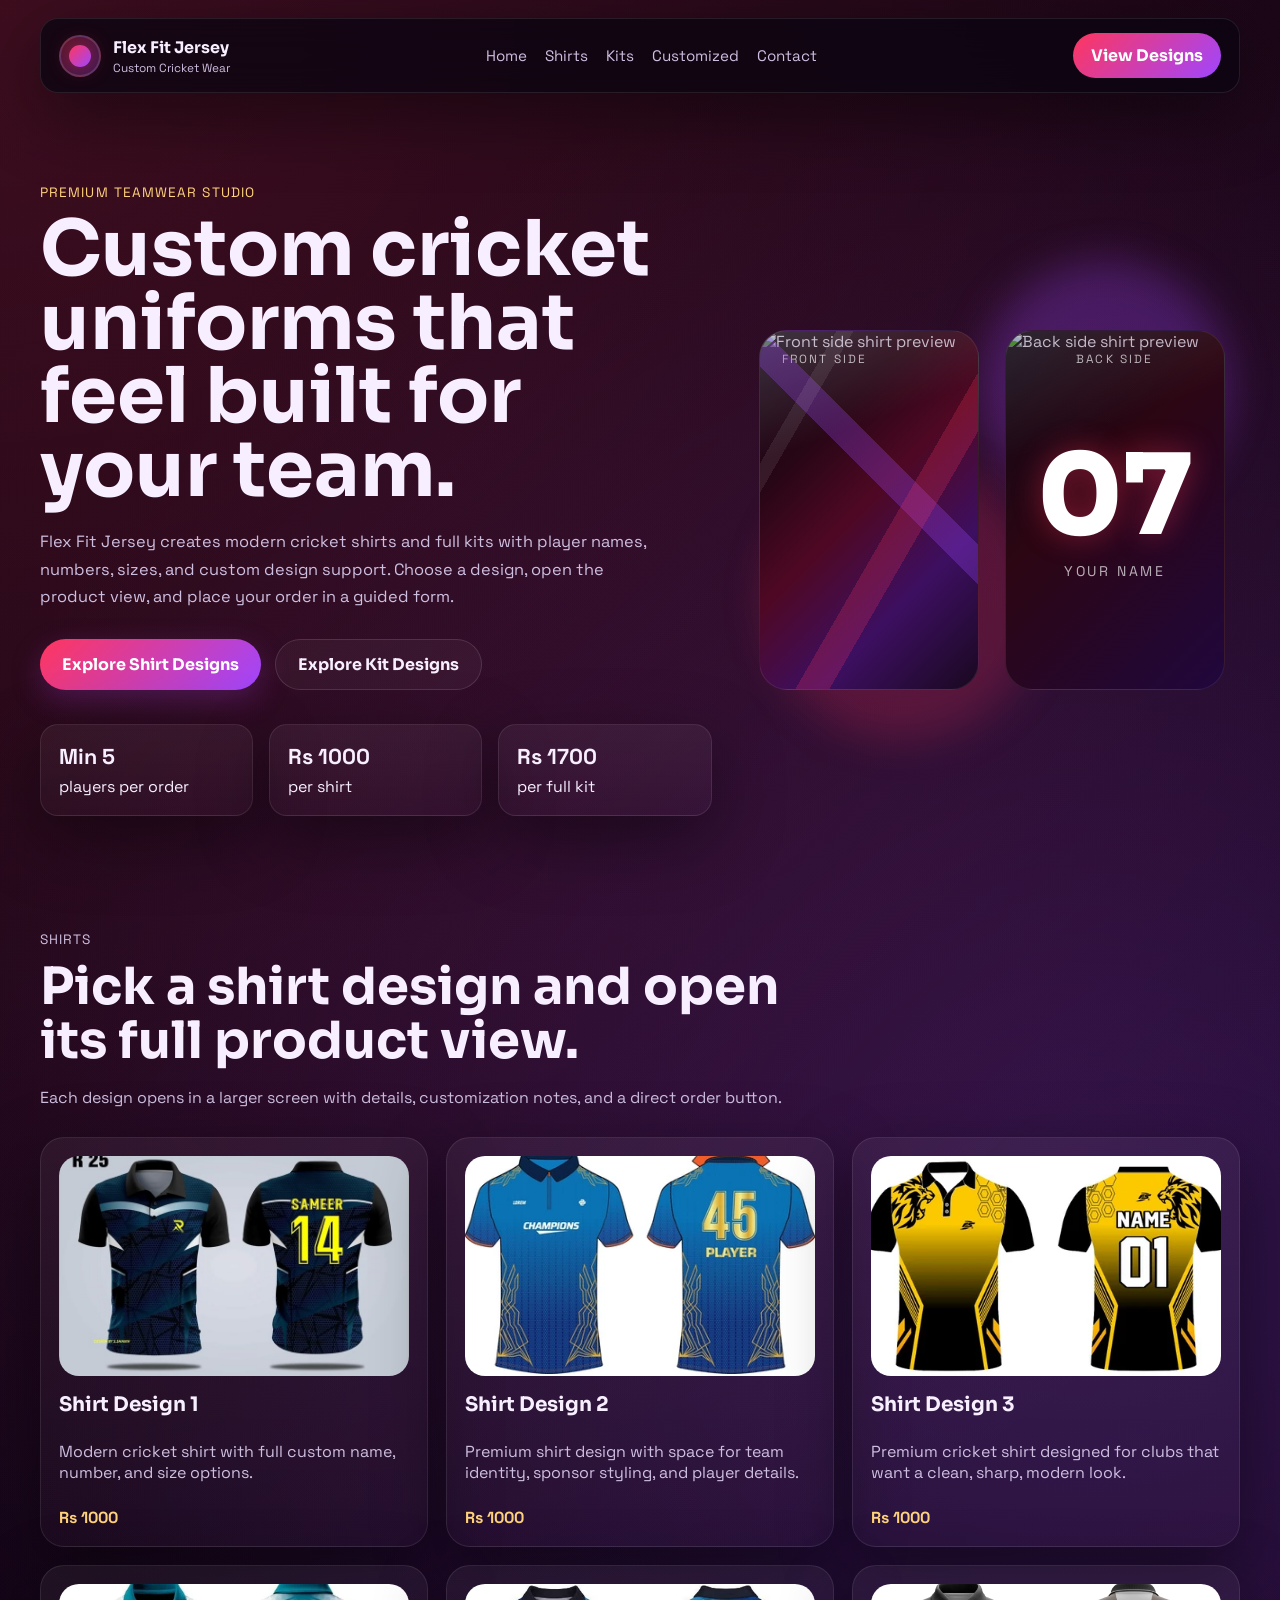
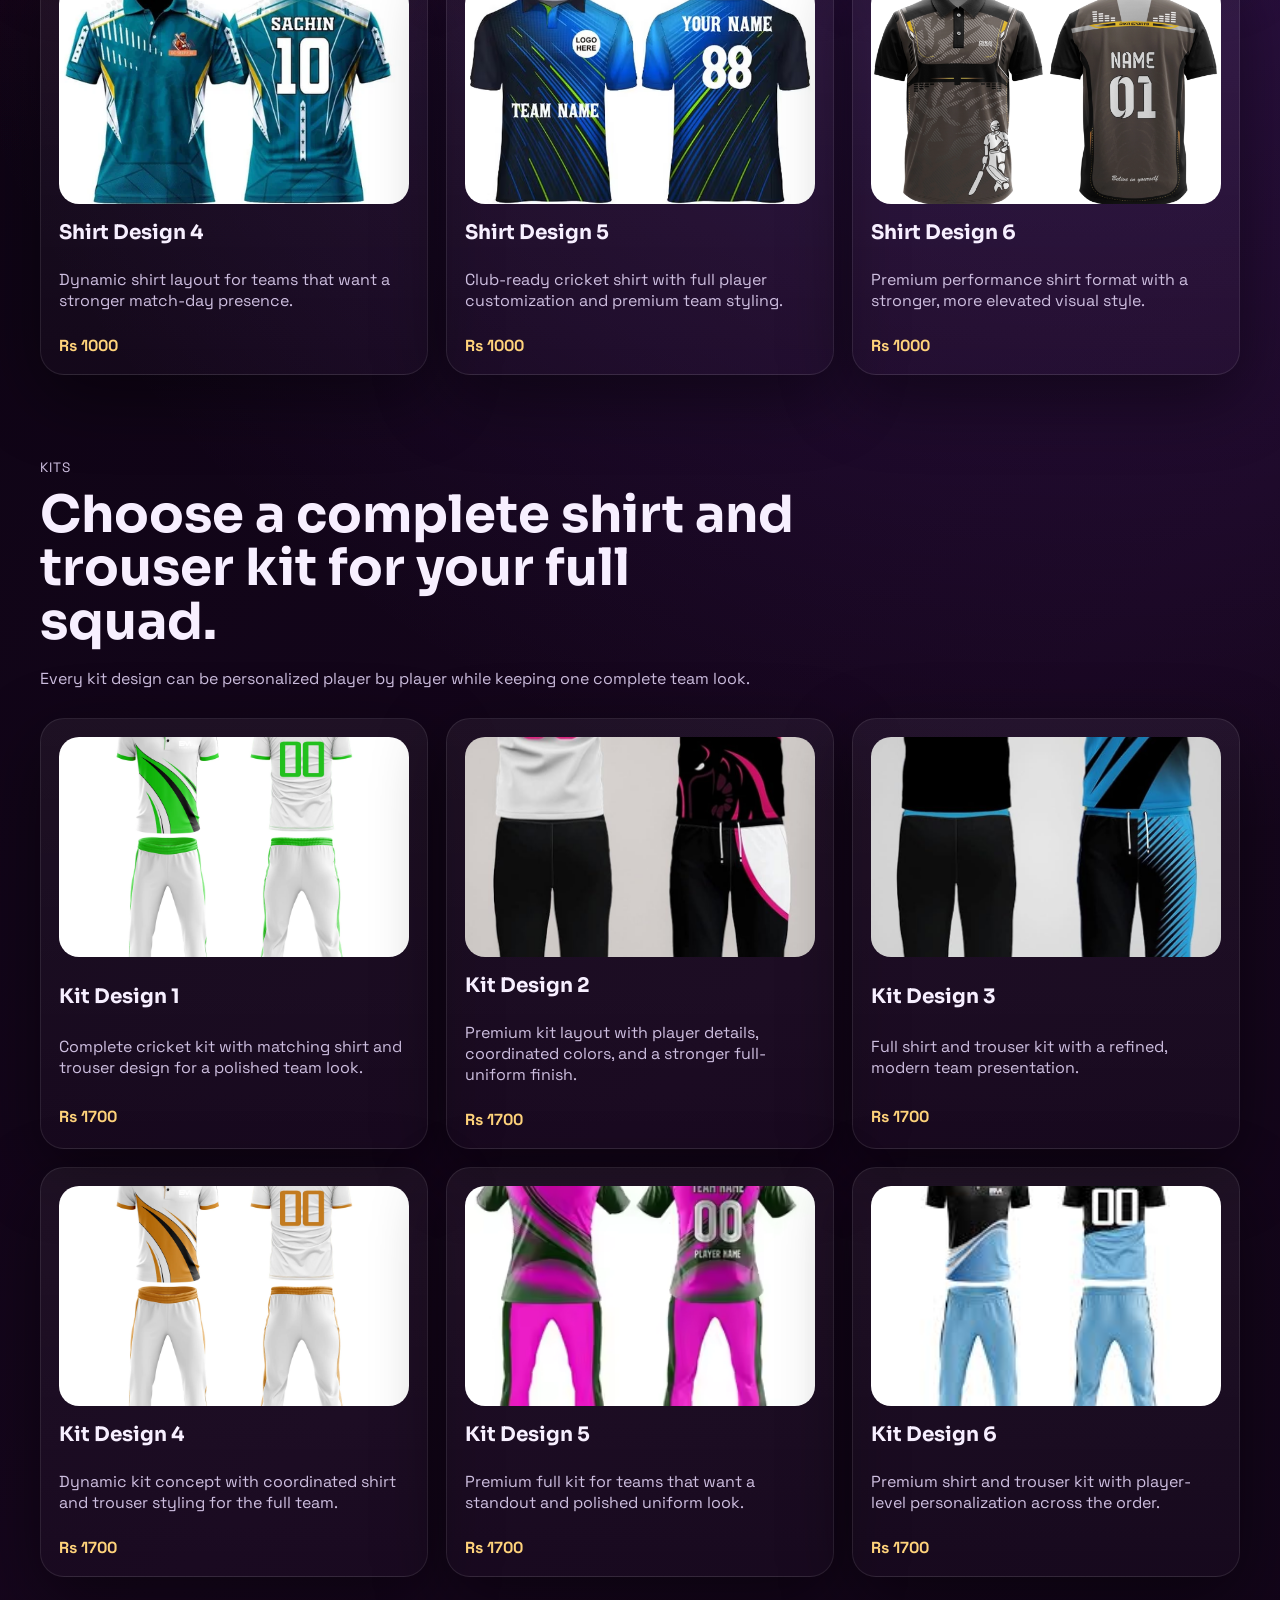
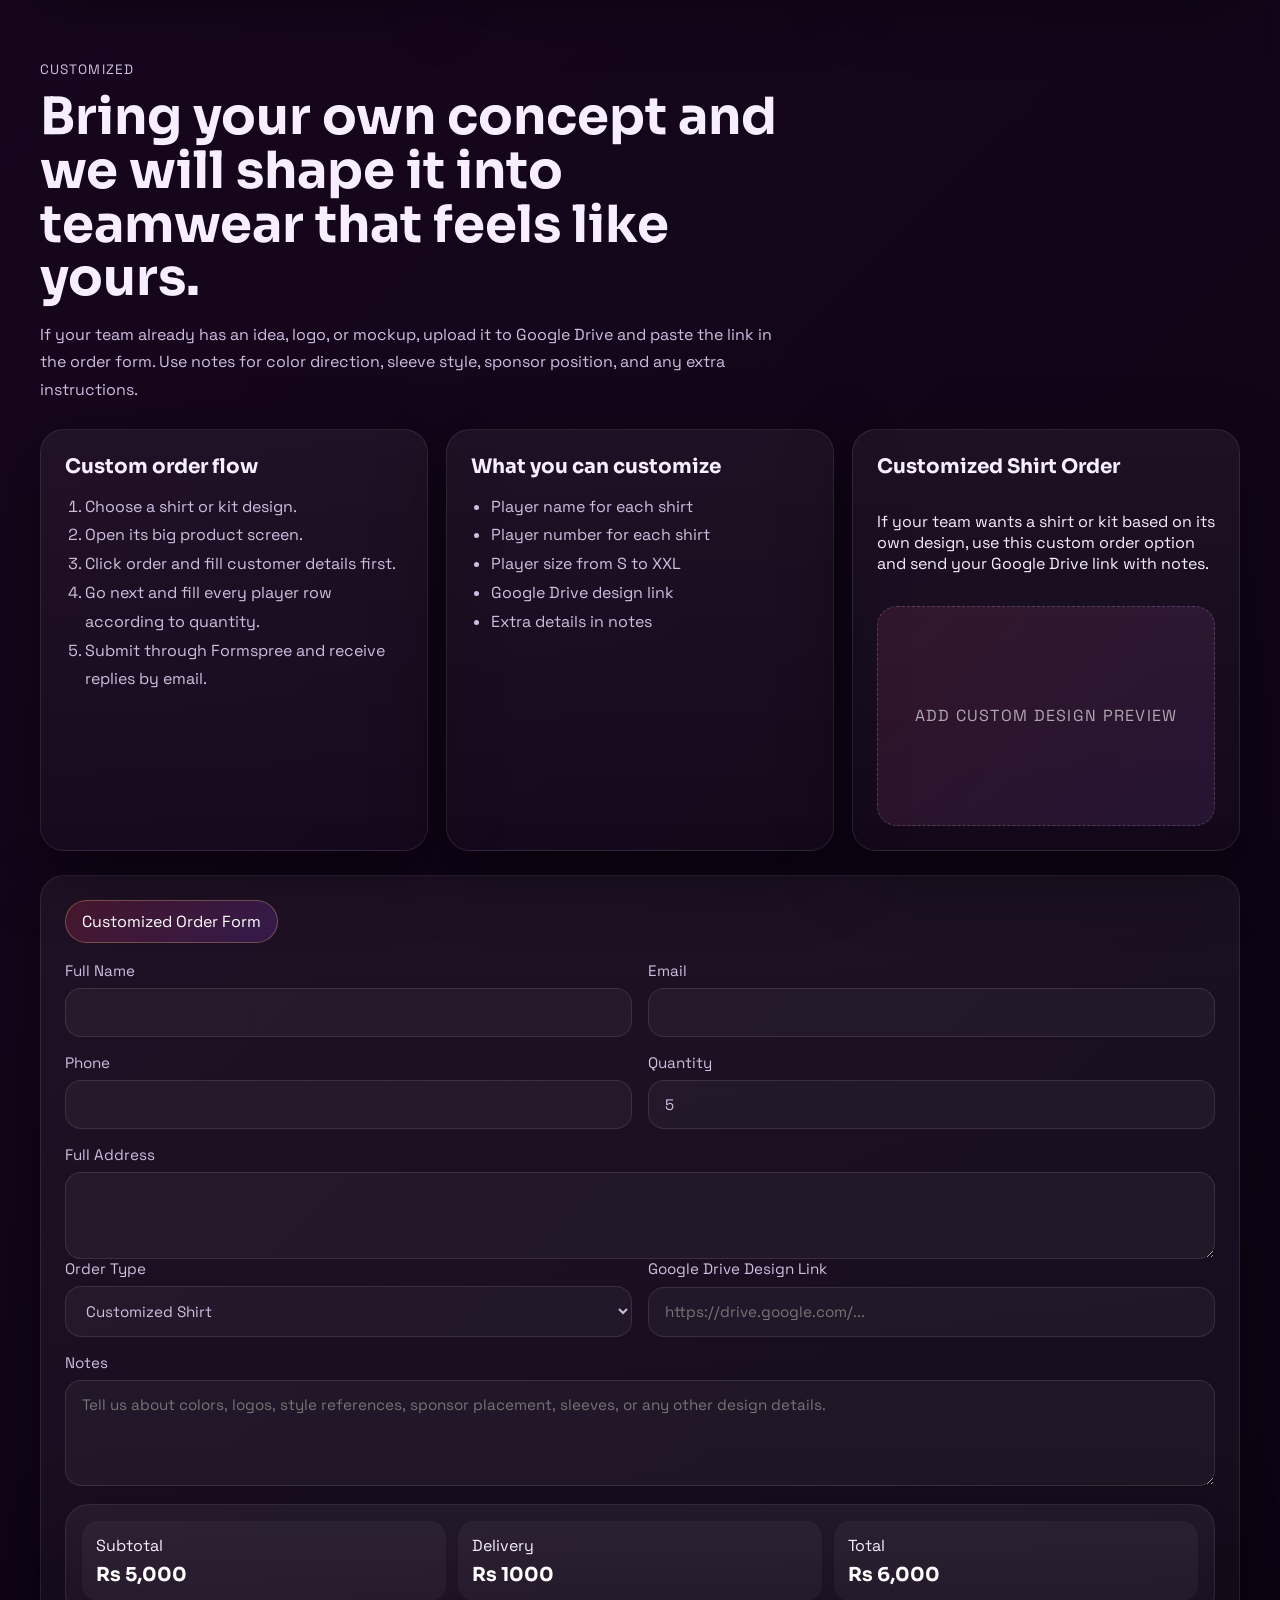
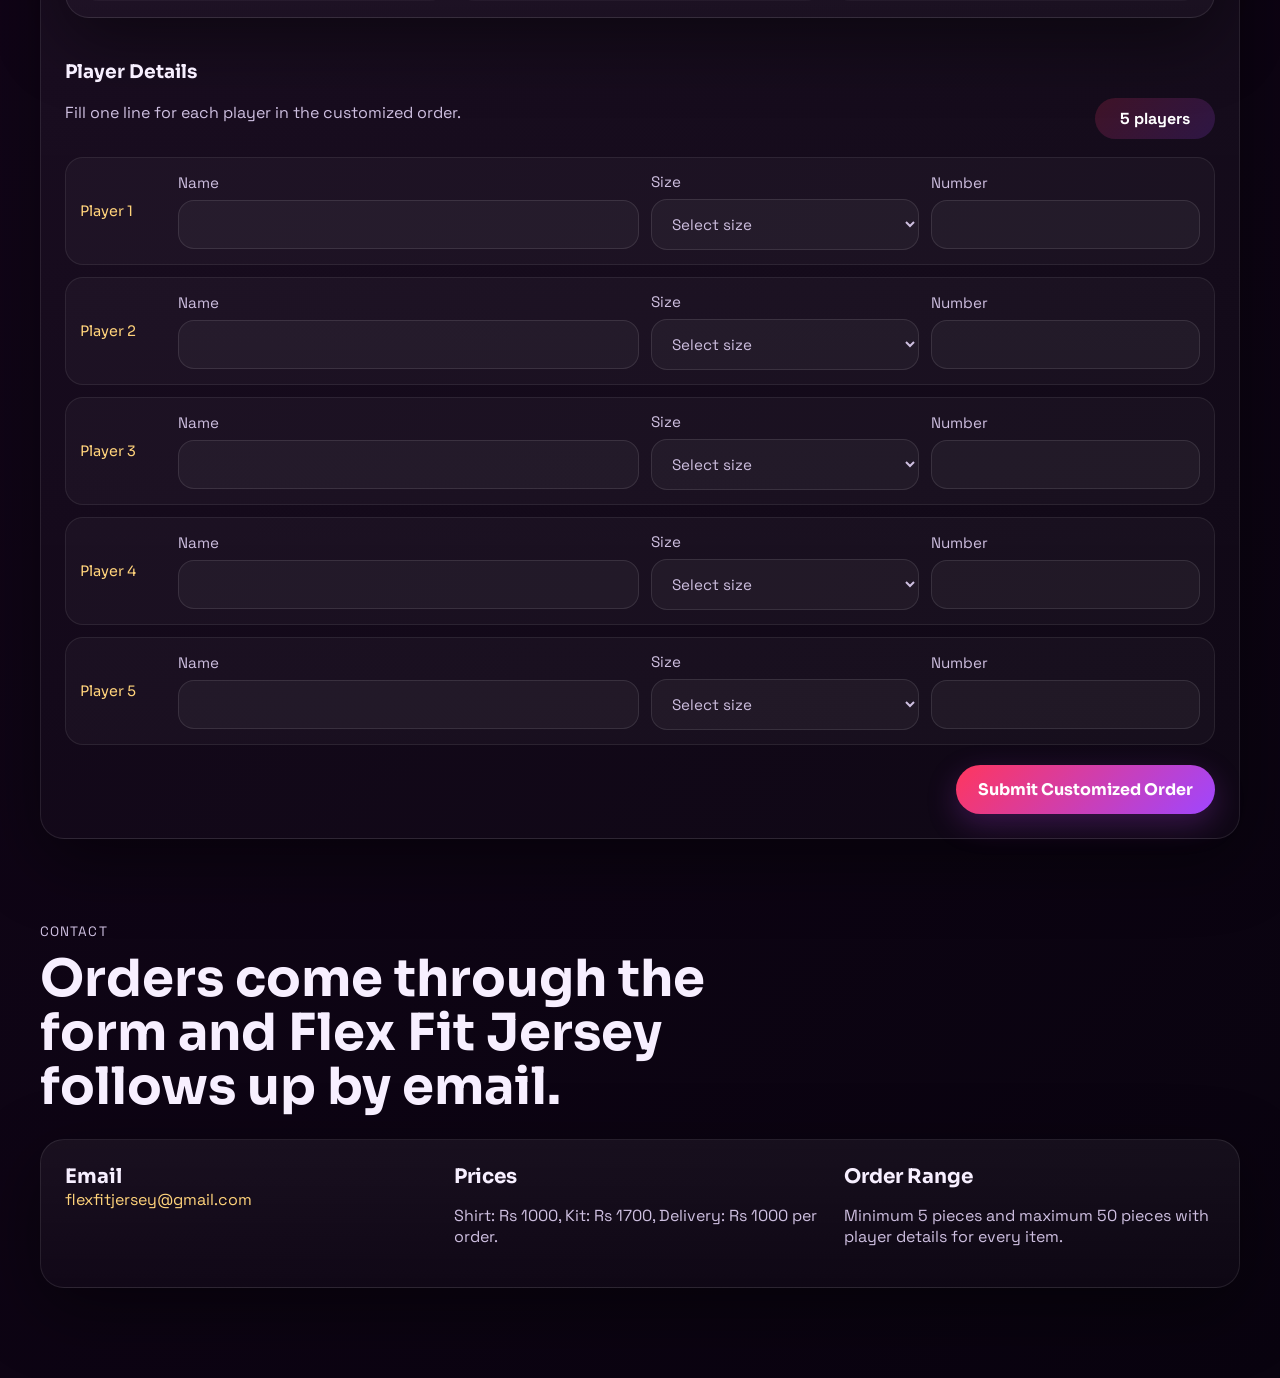
==== index.html @ d41e2d45 "Update index.html" ====
<!DOCTYPE html>
<html lang="en">
<head>
  <meta charset="UTF-8">
  <meta name="viewport" content="width=device-width, initial-scale=1.0">
  <title>Flex Fit Jersey | Custom Cricket Shirts & Kits</title>
  <meta
    name="description"
    content="Order custom cricket shirts and kits from Flex Fit Jersey with player names, sizes, numbers, and custom design requests."
  >
  <link rel="preconnect" href="https://fonts.googleapis.com">
  <link rel="preconnect" href="https://fonts.gstatic.com" crossorigin>
  <link
    href="https://fonts.googleapis.com/css2?family=Space+Grotesk:wght@400;500;700&family=Sora:wght@400;600;700;800&display=swap"
    rel="stylesheet"
  >
  <link rel="stylesheet" href="style.css">
</head>
<body>
  <div class="site-shell">
    <header class="topbar" id="top">
      <a class="brand" href="#home" aria-label="Flex Fit Jersey home">
        <span class="brand-mark" aria-hidden="true">
          <span class="brand-mark-ring"></span>
          <span class="brand-mark-core"></span>
        </span>
        <span class="brand-copy">
          <strong>Flex Fit Jersey</strong>
          <span>Custom Cricket Wear</span>
        </span>
      </a>

      <nav class="nav">
        <a href="#home">Home</a>
        <a href="#shirts">Shirts</a>
        <a href="#kits">Kits</a>
        <a href="#customized">Customized</a>
        <a href="#contact">Contact</a>
      </nav>

      <a class="nav-cta" href="#shirts">View Designs</a>
    </header>

    <main>
      <section class="hero" id="home">
        <div class="hero-copy">
          <p class="eyebrow">Premium Teamwear Studio</p>
          <h1>Custom cricket uniforms that feel built for your team.</h1>
          <p class="hero-text">
            Flex Fit Jersey creates modern cricket shirts and full kits with player names, numbers, sizes, and custom
            design support. Choose a design, open the product view, and place your order in a guided form.
          </p>
          <div class="hero-actions">
            <a class="button button-primary" href="#shirts">Explore Shirt Designs</a>
            <a class="button button-secondary" href="#kits">Explore Kit Designs</a>
          </div>

          <div class="hero-metrics">
            <article>
              <strong>Min 5</strong>
              <span>players per order</span>
            </article>
            <article>
              <strong>Rs 1000</strong>
              <span>per shirt</span>
            </article>
            <article>
              <strong>Rs 1700</strong>
              <span>per full kit</span>
            </article>
          </div>
        </div>

        <div class="hero-visual" aria-hidden="true">
          <div class="glow glow-one"></div>
          <div class="glow glow-two"></div>
          <div class="hero-jersey-pair">
            <div class="jersey-card jersey-front">
              <span class="jersey-label">FRONT SIDE</span>
              <img
                class="hero-jersey-image"
                src="https://placehold.co/420x680/2a0610/f7efff?text=Front+Shirt+Image"
                alt="Front side shirt preview"
              >
              <div class="jersey-pattern"></div>
            </div>
            <div class="jersey-card jersey-back">
              <span class="jersey-label jersey-label-back">BACK SIDE</span>
              <img
                class="hero-jersey-image"
                src="https://placehold.co/420x680/13071d/f7efff?text=Back+Shirt+Image"
                alt="Back side shirt preview"
              >
              <span class="jersey-number">07</span>
              <span class="jersey-name">YOUR NAME</span>
            </div>
          </div>
        </div>
      </section>

      <section class="section products" id="shirts">
        <div class="section-heading">
          <p class="eyebrow">Shirts</p>
          <h2>Pick a shirt design and open its full product view.</h2>
          <p>
            Each design opens in a larger screen with details, customization notes, and a direct order button.
          </p>
        </div>

        <div class="design-grid">
          <article
            class="design-card"
            data-product-type="shirt"
            data-product-title="Shirt Design 1"
            data-product-price="1000"
            data-product-image="shirt1.jpg"
            data-product-description="A sharp cricket shirt layout with bold panel breaks, premium contrast, and full player personalization."
          >
            <img class="design-product-image" src="shirt1.jpg" alt="Shirt Design 1">

            <div class="design-copy">
              <h3>Shirt Design 1</h3>
              <p>Modern cricket shirt with full custom name, number, and size options.</p>
              <span class="design-price">Rs 1000</span>
            </div>
          </article>

          <article
            class="design-card"
            data-product-type="shirt"
            data-product-title="Shirt Design 2"
            data-product-price="1000"
            data-product-image="shirt2.jpg"
            data-product-description="A more aggressive match-day shirt concept built for clubs that want a stronger visual presence."
          >
            <img class="design-product-image" src="shirt2.jpg" alt="Shirt Design 2">

            <div class="design-copy">
              <h3>Shirt Design 2</h3>
              <p>Premium shirt design with space for team identity, sponsor styling, and player details.</p>
              <span class="design-price">Rs 1000</span>
            </div>
          </article>

          <article
            class="design-card"
            data-product-type="shirt"
            data-product-title="Shirt Design 3"
            data-product-price="1000"
            data-product-image="shirt3.jpg"
            data-product-description="A cleaner premium shirt concept with strong sleeve contrast and a modern athletic profile."
          >
            <img class="design-product-image" src="shirt3.jpg" alt="Shirt Design 3">

            <div class="design-copy">
              <h3>Shirt Design 3</h3>
              <p>Premium cricket shirt designed for clubs that want a clean, sharp, modern look.</p>
              <span class="design-price">Rs 1000</span>
            </div>
          </article>

          <article
            class="design-card"
            data-product-type="shirt"
            data-product-title="Shirt Design 4"
            data-product-price="1000"
            data-product-image="shirt4.jpg"
            data-product-description="A tournament-style shirt concept with bold chest movement and room for team identity."
          >
            <img class="design-product-image" src="shirt4.jpg" alt="Shirt Design 4">

            <div class="design-copy">
              <h3>Shirt Design 4</h3>
              <p>Dynamic shirt layout for teams that want a stronger match-day presence.</p>
              <span class="design-price">Rs 1000</span>
            </div>
          </article>

          <article
            class="design-card"
            data-product-type="shirt"
            data-product-title="Shirt Design 5"
            data-product-price="1000"
            data-product-image="shirt5.jpg"
            data-product-description="A high-contrast shirt format built for customized names, numbers, and sponsor-driven layouts."
          >
            <img class="design-product-image" src="shirt5.jpg" alt="Shirt Design 5">

            <div class="design-copy">
              <h3>Shirt Design 5</h3>
              <p>Club-ready cricket shirt with full player customization and premium team styling.</p>
              <span class="design-price">Rs 1000</span>
            </div>
          </article>

          <article
            class="design-card"
            data-product-type="shirt"
            data-product-title="Shirt Design 6"
            data-product-price="1000"
            data-product-image="shirt6.jpg"
            data-product-description="A richer premium shirt design with bold geometry and a polished tournament finish."
          >
            <img class="design-product-image" src="shirt6.jpg" alt="Shirt Design 6">

            <div class="design-copy">
              <h3>Shirt Design 6</h3>
              <p>Premium performance shirt format with a stronger, more elevated visual style.</p>
              <span class="design-price">Rs 1000</span>
            </div>
          </article>
        </div>
      </section>

      <section class="section products alt" id="kits">
        <div class="section-heading">
          <p class="eyebrow">Kits</p>
          <h2>Choose a complete shirt and trouser kit for your full squad.</h2>
          <p>
            Every kit design can be personalized player by player while keeping one complete team look.
          </p>
        </div>

        <div class="design-grid">
          <article
            class="design-card"
            data-product-type="kit"
            data-product-title="Kit Design 1"
            data-product-price="1700"
            data-product-image="kit1.jpg"
            data-product-description="A coordinated shirt and trouser set with balanced styling, strong contrast, and full player-level customization."
          >
            <img class="design-product-image" src="kit1.jpg" alt="Kit Design 1">

            <div class="design-copy">
              <h3>Kit Design 1</h3>
              <p>Complete cricket kit with matching shirt and trouser design for a polished team look.</p>
              <span class="design-price">Rs 1700</span>
            </div>
          </article>

          <article
            class="design-card"
            data-product-type="kit"
            data-product-title="Kit Design 2"
            data-product-price="1700"
            data-product-image="kit2.jpg"
            data-product-description="A more premium full-kit concept for teams that want standout match presentation and custom branding."
          >
          <img class="design-product-image" src="kit2.jpg" alt="Kit Design 2">

            <div class="design-copy">
              <h3>Kit Design 2</h3>
              <p>Premium kit layout with player details, coordinated colors, and a stronger full-uniform finish.</p>
              <span class="design-price">Rs 1700</span>
            </div>
          </article>

          <article
            class="design-card"
            data-product-type="kit"
            data-product-title="Kit Design 3"
            data-product-price="1700"
            data-product-image="kit3.jpg"
            data-product-description="A complete team kit with cleaner structure, balanced contrast, and premium cricket styling."
          >
            <img class="design-product-image" src="kit3.jpg" alt="Kit Design 3">

            <div class="design-copy">
              <h3>Kit Design 3</h3>
              <p>Full shirt and trouser kit with a refined, modern team presentation.</p>
              <span class="design-price">Rs 1700</span>
            </div>
          </article>

          <article
            class="design-card"
            data-product-type="kit"
            data-product-title="Kit Design 4"
            data-product-price="1700"
            data-product-image="kit4.jpg"
            data-product-description="A more energetic full-uniform style designed for clubs that want movement and impact."
          >
            <img class="design-product-image" src="kit4.jpg" alt="Kit Design 4">

            <div class="design-copy">
              <h3>Kit Design 4</h3>
              <p>Dynamic kit concept with coordinated shirt and trouser styling for the full team.</p>
              <span class="design-price">Rs 1700</span>
            </div>
          </article>

          <article
            class="design-card"
            data-product-type="kit"
            data-product-title="Kit Design 5"
            data-product-price="1700"
            data-product-image="kit5.jpg"
            data-product-description="A stronger premium kit direction with bold contrast and custom branding space."
          >
            <img class="design-product-image" src="kit5.jpg" alt="Kit Design 5">

            <div class="design-copy">
              <h3>Kit Design 5</h3>
              <p>Premium full kit for teams that want a standout and polished uniform look.</p>
              <span class="design-price">Rs 1700</span>
            </div>
          </article>

          <article
            class="design-card"
            data-product-type="kit"
            data-product-title="Kit Design 6"
            data-product-price="1700"
            data-product-image="kit6.jpg"
            data-product-description="A full cricket kit concept with a richer premium tone and flexible team customization."
          >
            <img class="design-product-image" src="kit6.jpg" alt="Kit Design 6">

            <div class="design-copy">
              <h3>Kit Design 6</h3>
              <p>Premium shirt and trouser kit with player-level personalization across the order.</p>
              <span class="design-price">Rs 1700</span>
            </div>
          </article>
        </div>
      </section>

      <section class="section custom-section" id="customized">
        <div class="section-heading">
          <p class="eyebrow">Customized</p>
          <h2>Bring your own concept and we will shape it into teamwear that feels like yours.</h2>
          <p>
            If your team already has an idea, logo, or mockup, upload it to Google Drive and paste the link in the
            order form. Use notes for color direction, sleeve style, sponsor position, and any extra instructions.
          </p>
        </div>

        <div class="custom-grid">
          <article class="info-panel">
            <h3>Custom order flow</h3>
            <ol>
              <li>Choose a shirt or kit design.</li>
              <li>Open its big product screen.</li>
              <li>Click order and fill customer details first.</li>
              <li>Go next and fill every player row according to quantity.</li>
              <li>Submit through Formspree and receive replies by email.</li>
            </ol>
          </article>

          <article class="info-panel">
            <h3>What you can customize</h3>
            <ul>
              <li>Player name for each shirt</li>
              <li>Player number for each shirt</li>
              <li>Player size from S to XXL</li>
              <li>Google Drive design link</li>
              <li>Extra details in notes</li>
            </ul>
          </article>

          <article class="info-panel custom-order-panel">
            <h3>Customized Shirt Order</h3>
            <p>
              If your team wants a shirt or kit based on its own design, use this custom order option and send your
              Google Drive link with notes.
            </p>
            <div class="design-image-placeholder custom-placeholder">
              <span>Add Custom Design Preview</span>
            </div>
          </article>
        </div>

        <div class="custom-form-wrap">
          <form id="customOrderForm" class="order-form inline-order-form" action="https://formspree.io/f/xeevdjye" method="POST">
            <input type="hidden" name="_subject" value="New Flex Fit Jersey Customized Order">
            <input type="hidden" name="custom_order_summary" id="customOrderSummaryInput">

            <div class="step-indicator static-steps">
              <span class="step-pill active">Customized Order Form</span>
            </div>

            <div class="field-grid two-col">
              <label>
                Full Name
                <input type="text" name="customer_name" required>
              </label>

              <label>
                Email
                <input type="email" name="customer_email" required>
              </label>

              <label>
                Phone
                <input type="tel" name="customer_phone" required>
              </label>

              <label>
                Quantity
                <input type="number" name="quantity" id="customQuantity" min="5" max="50" value="5" required>
              </label>
            </div>

            <label>
              Full Address
              <textarea name="customer_address" rows="3" required></textarea>
            </label>

            <div class="field-grid two-col">
              <label>
                Order Type
                <select name="custom_order_type" id="customOrderType" required>
                  <option value="shirt">Customized Shirt</option>
                  <option value="kit">Customized Kit</option>
                </select>
              </label>

              <label>
                Google Drive Design Link
                <input type="url" name="design_link" placeholder="https://drive.google.com/..." required>
              </label>
            </div>

            <label>
              Notes
              <textarea
                name="notes"
                rows="4"
                placeholder="Tell us about colors, logos, style references, sponsor placement, sleeves, or any other design details."
              ></textarea>
            </label>

            <div class="summary-box">
              <div>
                <span>Subtotal</span>
                <strong id="customSubtotalValue">Rs 5000</strong>
              </div>
              <div>
                <span>Delivery</span>
                <strong>Rs 1000</strong>
              </div>
              <div>
                <span>Total</span>
                <strong id="customTotalValue">Rs 6000</strong>
              </div>
            </div>

            <div class="player-header inline-player-header">
              <div>
                <h3>Player Details</h3>
                <p>Fill one line for each player in the customized order.</p>
              </div>
              <span class="player-counter" id="customPlayerCounter">5 players</span>
            </div>

            <div class="player-table" id="customPlayerFields"></div>

            <div class="modal-actions inline-form-actions">
              <button class="button button-primary submit-button" type="submit">Submit Customized Order</button>
            </div>
          </form>
        </div>
      </section>

      <section class="section contact-section" id="contact">
        <div class="section-heading">
          <p class="eyebrow">Contact</p>
          <h2>Orders come through the form and Flex Fit Jersey follows up by email.</h2>
        </div>

        <div class="contact-card">
          <div>
            <h3>Email</h3>
            <a href="mailto:flexfitjersey@gmail.com">flexfitjersey@gmail.com</a>
          </div>
          <div>
            <h3>Prices</h3>
            <p>Shirt: Rs 1000, Kit: Rs 1700, Delivery: Rs 1000 per order.</p>
          </div>
          <div>
            <h3>Order Range</h3>
            <p>Minimum 5 pieces and maximum 50 pieces with player details for every item.</p>
          </div>
        </div>
      </section>
    </main>
  </div>

  <section class="modal hidden" id="productModal" aria-hidden="true">
    <div class="modal-backdrop" data-close-product="true"></div>
    <div class="modal-dialog product-modal-dialog" role="dialog" aria-modal="true" aria-labelledby="productModalTitle">
      <button class="modal-close" type="button" id="closeProductModalButton" aria-label="Close product view">x</button>

      <div class="product-view-card">
        <div class="product-view-image">
  <img id="productViewImage" class="product-view-modal-image" src="" alt="Product image">
</div>


        <div class="product-view-copy">
          <span class="product-view-type" id="productViewType">Custom Product</span>
          <h3 id="productModalTitle">Select a shirt or kit design</h3>
          <p id="productViewDescription">
            Your selected design will appear here with product details, price, and customization notes.
          </p>

          <ul class="feature-list">
            <li>You can customize player name, number, and size.</li>
            <li>Minimum order quantity is 5 and maximum is 50.</li>
            <li>Flat delivery charge is Rs 1000 per order.</li>
            <li>Flex Fit Jersey will follow up by email after you submit the order.</li>
          </ul>

          <div class="product-view-footer">
            <div>
              <span class="product-view-label">Price</span>
              <strong id="productViewPrice">Rs 1000 / product</strong>
            </div>
            <button class="button button-primary" id="openOrderButton" type="button">Order This Design</button>
          </div>
        </div>
      </div>
    </div>
  </section>

  <section class="modal hidden" id="orderModal" aria-hidden="true">
    <div class="modal-backdrop" data-close-modal="true"></div>
    <div class="modal-dialog" role="dialog" aria-modal="true" aria-labelledby="modalTitle">
      <button class="modal-close" type="button" id="closeModalButton" aria-label="Close order form">x</button>

      <div class="modal-product-bar">
        <div>
          <span class="modal-product-type" id="modalProductType">Shirt</span>
          <h2 id="modalTitle">Shirt Design 1</h2>
        </div>
        <strong id="modalPriceLabel">Rs 1000 each</strong>
      </div>

      <form id="orderForm" class="order-form" action="https://formspree.io/f/myklvgww" method="POST">
        <input type="hidden" name="_subject" value="New Flex Fit Jersey Order">
        <input type="hidden" name="selected_product" id="selectedProductInput">
        <input type="hidden" name="selected_product_type" id="selectedProductTypeInput">
        <input type="hidden" name="order_summary" id="orderSummaryInput">

        <div class="step-indicator">
          <span class="step-pill active" id="stepOnePill">1. Customer Details</span>
          <span class="step-pill" id="stepTwoPill">2. Player Details</span>
        </div>

        <section class="modal-step" id="customerStep">
          <div class="field-grid two-col">
            <label>
              Full Name
              <input type="text" name="customer_name" id="customerName" required>
            </label>

            <label>
              Email
              <input type="email" name="customer_email" id="customerEmail" required>
            </label>

            <label>
              Phone
              <input type="tel" name="customer_phone" id="customerPhone" required>
            </label>

            <label>
              Quantity
              <input type="number" name="quantity" id="quantity" min="5" max="50" value="5" required>
            </label>
          </div>

          <label>
            Full Address
            <textarea name="customer_address" id="customerAddress" rows="3" required></textarea>
          </label>

          <div class="field-grid two-col">
            <label>
              Team / Club Name
              <input type="text" name="team_name" id="teamName">
            </label>
          </div>

          <label>
            Notes
            <textarea
              name="notes"
              id="notes"
              rows="4"
              placeholder="Customization details, trouser notes, sponsor placement, color directions, or any special request."
            ></textarea>
          </label>

          <div class="summary-box">
            <div>
              <span>Subtotal</span>
              <strong id="subtotalValue">Rs 5000</strong>
            </div>
            <div>
              <span>Delivery</span>
              <strong>Rs 1000</strong>
            </div>
            <div>
              <span>Total</span>
              <strong id="totalValue">Rs 6000</strong>
            </div>
          </div>

          <div class="modal-actions">
            <button class="button button-secondary" type="button" id="cancelStepOne">Cancel</button>
            <button class="button button-primary" type="button" id="nextStepButton">Next</button>
          </div>
        </section>

        <section class="modal-step hidden" id="playerStep">
          <div class="player-header">
            <div>
              <h3>Player Details</h3>
              <p>Fill player name, size, and number according to selected quantity.</p>
            </div>
            <span class="player-counter" id="playerCounter">5 players</span>
          </div>

          <div class="player-table" id="playerFields"></div>

          <div class="modal-actions">
            <button class="button button-secondary" type="button" id="backStepButton">Back</button>
            <button class="button button-primary submit-button" type="submit">Submit Order</button>
          </div>
        </section>
      </form>
    </div>
  </section>

  <script src="script.js"></script>
</body>
</html>
---- style.css ----
:root {
  --bg: #08030f;
  --bg-alt: #14071d;
  --panel: rgba(17, 10, 29, 0.82);
  --panel-strong: rgba(24, 11, 39, 0.96);
  --text: #f7efff;
  --muted: #cebfe0;
  --line: rgba(255, 255, 255, 0.09);
  --red: #ff365e;
  --purple: #9f46ff;
  --gold: #ffd37b;
  --shadow: 0 22px 70px rgba(0, 0, 0, 0.45);
}

* {
  box-sizing: border-box;
}

html {
  scroll-behavior: smooth;
}

body {
  margin: 0;
  min-width: 320px;
  font-family: "Space Grotesk", sans-serif;
  color: var(--text);
  background:
    radial-gradient(circle at top left, rgba(255, 54, 94, 0.22), transparent 28%),
    radial-gradient(circle at 85% 20%, rgba(159, 70, 255, 0.22), transparent 24%),
    linear-gradient(135deg, #07020d 0%, #16061d 45%, #09030f 100%);
}

a {
  color: inherit;
  text-decoration: none;
}

button,
input,
select,
textarea {
  font: inherit;
}

.hidden {
  display: none !important;
}

.site-shell {
  width: min(1200px, calc(100% - 32px));
  margin: 0 auto;
  padding-bottom: 48px;
}

.topbar {
  position: sticky;
  top: 14px;
  z-index: 20;
  display: flex;
  align-items: center;
  justify-content: space-between;
  gap: 18px;
  margin: 18px 0 28px;
  padding: 14px 18px;
  background: rgba(10, 4, 17, 0.75);
  backdrop-filter: blur(18px);
  border: 1px solid var(--line);
  border-radius: 18px;
  box-shadow: var(--shadow);
}

.brand {
  display: inline-flex;
  align-items: center;
  gap: 12px;
}

.brand-mark {
  position: relative;
  width: 42px;
  height: 42px;
  display: inline-flex;
  align-items: center;
  justify-content: center;
}

.brand-mark-ring,
.brand-mark-core {
  position: absolute;
  border-radius: 50%;
}

.brand-mark-ring {
  inset: 0;
  border: 2px solid rgba(255, 255, 255, 0.14);
  background: linear-gradient(135deg, rgba(255, 54, 94, 0.28), rgba(159, 70, 255, 0.28));
}

.brand-mark-core {
  inset: 10px;
  background: linear-gradient(135deg, var(--red), var(--purple));
  box-shadow: 0 0 20px rgba(255, 54, 94, 0.5);
}

.brand-copy {
  display: grid;
  gap: 2px;
}

.brand-copy strong,
.nav-cta,
.button,
h1,
h2,
h3 {
  font-family: "Sora", sans-serif;
}

.brand-copy span {
  font-size: 0.74rem;
  color: var(--muted);
}

.nav {
  display: inline-flex;
  flex-wrap: wrap;
  align-items: center;
  justify-content: center;
  gap: 18px;
}

.nav a {
  font-size: 0.95rem;
  color: var(--muted);
}

.nav-cta,
.button {
  display: inline-flex;
  align-items: center;
  justify-content: center;
  border-radius: 999px;
  font-weight: 700;
  transition: transform 180ms ease, box-shadow 180ms ease, background 180ms ease;
}

.nav-cta {
  padding: 12px 18px;
  background: linear-gradient(135deg, var(--red), var(--purple));
  color: #fff;
}

.button {
  padding: 14px 22px;
  border: 0;
  cursor: pointer;
}

.button:hover,
.nav-cta:hover,
.button:focus-visible,
.nav-cta:focus-visible,
.design-card:hover,
.design-card:focus-visible {
  transform: translateY(-1px);
}

.button-primary {
  background: linear-gradient(135deg, var(--red), var(--purple));
  color: #fff;
  box-shadow: 0 10px 30px rgba(167, 56, 212, 0.28);
}

.button-secondary {
  border: 1px solid rgba(255, 255, 255, 0.12);
  background: rgba(255, 255, 255, 0.04);
  color: var(--text);
}

.hero {
  display: grid;
  grid-template-columns: 1.15fr 0.85fr;
  gap: 32px;
  align-items: center;
  min-height: calc(100vh - 132px);
  padding: 30px 0 40px;
}

.eyebrow {
  margin: 0 0 12px;
  color: var(--gold);
  font-size: 0.85rem;
  letter-spacing: 0.08em;
  text-transform: uppercase;
}

h1 {
  margin: 0;
  font-size: clamp(2.8rem, 6vw, 5.4rem);
  line-height: 0.96;
  max-width: 11ch;
}

.hero-text,
.section-heading p,
.contact-card p,
.design-copy p,
.feature-list li,
.info-panel li,
.player-header p,
label,
input,
select,
textarea {
  color: var(--muted);
}

.hero-text {
  max-width: 62ch;
  margin: 20px 0 28px;
  font-size: 1.02rem;
  line-height: 1.7;
}

.hero-actions {
  display: flex;
  flex-wrap: wrap;
  gap: 14px;
}

.hero-metrics {
  display: grid;
  grid-template-columns: repeat(3, minmax(0, 1fr));
  gap: 16px;
  margin-top: 34px;
}

.hero-metrics article,
.design-card,
.product-view-card,
.info-panel,
.contact-card,
.modal-dialog,
.summary-box {
  border: 1px solid var(--line);
  background: linear-gradient(180deg, rgba(255, 255, 255, 0.05), rgba(255, 255, 255, 0.02));
  box-shadow: var(--shadow);
}

.hero-metrics article {
  padding: 18px;
  border-radius: 18px;
}

.hero-metrics strong {
  display: block;
  margin-bottom: 6px;
  font-size: 1.35rem;
}

.hero-visual {
  position: relative;
  min-height: 540px;
}

.hero-jersey-pair {
  position: absolute;
  inset: 40px 0 20px;
  display: flex;
  align-items: center;
  justify-content: center;
  gap: 26px;
}

.glow {
  position: absolute;
  border-radius: 50%;
  filter: blur(20px);
}

.glow-one {
  width: 250px;
  height: 250px;
  top: 30px;
  right: 10px;
  background: rgba(159, 70, 255, 0.28);
}

.glow-two {
  width: 280px;
  height: 280px;
  bottom: 30px;
  left: 20px;
  background: rgba(255, 54, 94, 0.2);
}

.jersey-card {
  position: relative;
  border-radius: 28px;
  overflow: hidden;
  border: 1px solid rgba(255, 255, 255, 0.08);
  width: min(220px, 42vw);
  height: 360px;
}

.jersey-front {
  background:
    linear-gradient(160deg, rgba(255, 255, 255, 0.18), transparent 30%),
    linear-gradient(135deg, #130717 0%, #270615 28%, #4f0823 48%, #3d0f61 72%, #19081f 100%);
  animation: floatFront 4.2s ease-in-out infinite;
}

.jersey-back {
  display: flex;
  flex-direction: column;
  justify-content: center;
  align-items: center;
  gap: 10px;
  background:
    linear-gradient(160deg, rgba(255, 255, 255, 0.12), transparent 30%),
    linear-gradient(135deg, #0f0815 0%, #2c0613 42%, #20073d 100%);
  animation: floatBack 4.8s ease-in-out infinite;
}

.hero-jersey-image {
  position: absolute;
  inset: 0;
  width: 100%;
  height: 100%;
  object-fit: cover;
  opacity: 0.75;
}

.jersey-pattern {
  position: absolute;
  inset: 0;
  background:
    linear-gradient(120deg, transparent 18%, rgba(255, 255, 255, 0.08) 18%, rgba(255, 255, 255, 0.08) 22%, transparent 22%),
    linear-gradient(300deg, transparent 35%, rgba(255, 54, 94, 0.22) 35%, rgba(255, 54, 94, 0.22) 43%, transparent 43%),
    linear-gradient(45deg, transparent 56%, rgba(159, 70, 255, 0.28) 56%, rgba(159, 70, 255, 0.28) 63%, transparent 63%);
}

.jersey-label,
.jersey-name {
  position: absolute;
  left: 22px;
  letter-spacing: 0.18em;
  font-size: 0.74rem;
  color: rgba(255, 255, 255, 0.68);
}

.jersey-label {
  top: 20px;
}

.jersey-label-back {
  left: 50%;
  transform: translateX(-50%);
}

.jersey-number {
  font-family: "Sora", sans-serif;
  font-size: clamp(4.4rem, 10vw, 7rem);
  font-weight: 800;
  line-height: 1;
  color: #fff;
  text-shadow: 0 0 30px rgba(255, 54, 94, 0.4);
}

.jersey-name {
  position: static;
  font-size: 0.88rem;
}

.section {
  padding: 42px 0;
}

.section-heading {
  max-width: 760px;
  margin-bottom: 26px;
}

.section-heading h2 {
  margin: 0;
  font-size: clamp(2rem, 4vw, 3.3rem);
  line-height: 1.05;
}

.section-heading p:last-child {
  margin-top: 16px;
  line-height: 1.7;
}

.design-grid,
.custom-grid {
  display: grid;
  grid-template-columns: repeat(3, minmax(0, 1fr));
  gap: 18px;
}

.design-card,
.product-view-card,
.info-panel,
.contact-card,
.modal-dialog,
.summary-box {
  border-radius: 24px;
}

.design-card {
  display: grid;
  gap: 16px;
  padding: 18px;
  cursor: pointer;
  transition: transform 180ms ease, border-color 180ms ease, background 180ms ease;
}

.design-card.active {
  border-color: rgba(255, 211, 123, 0.42);
  background:
    linear-gradient(180deg, rgba(255, 255, 255, 0.08), rgba(255, 255, 255, 0.03)),
    linear-gradient(135deg, rgba(255, 54, 94, 0.14), rgba(159, 70, 255, 0.16));
}

.design-image-placeholder,
.product-view-image {
  display: grid;
  place-items: center;
  min-height: 280px;
  border-radius: 20px;
  border: 1px dashed rgba(255, 255, 255, 0.18);
  background:
    linear-gradient(135deg, rgba(255, 54, 94, 0.08), rgba(159, 70, 255, 0.08)),
    rgba(255, 255, 255, 0.03);
  color: rgba(255, 255, 255, 0.62);
  text-transform: uppercase;
  letter-spacing: 0.08em;
}
.design-product-image {
  width: 100%;
  height: 220px;
  object-fit: cover;
  border-radius: 20px;
  display: block;
}

.design-product-image {
  width: 100%;
  height: 220px;
  object-fit: cover;
  border-radius: 20px;
  display: block;
}

.design-copy {
  display: grid;
  gap: 8px;
}

.design-copy h3,
.product-view-copy h3,
.info-panel h3,
.contact-card h3 {
  margin: 0;
  font-size: 1.25rem;
}

.design-price,
.product-view-type,
.modal-product-type,
.product-view-label {
  color: var(--gold);
  font-weight: 700;
}

.product-view-card {
  display: grid;
  grid-template-columns: minmax(0, 0.9fr) minmax(0, 1.1fr);
  gap: 20px;
  padding: 24px;
}
.product-view-modal-image {
  width: 100%;
  height: 100%;
  object-fit: cover;
  border-radius: 20px;
  display: block;
}

.product-modal-dialog {
  width: min(980px, calc(100% - 24px));
}

.product-view-copy {
  display: grid;
  align-content: start;
  gap: 14px;
}

.feature-list {
  margin: 0;
  padding-left: 20px;
  line-height: 1.8;
}

.product-view-footer {
  display: flex;
  flex-wrap: wrap;
  align-items: center;
  justify-content: space-between;
  gap: 16px;
  margin-top: 8px;
}

.info-panel {
  padding: 24px;
}

.custom-order-panel {
  display: grid;
  gap: 16px;
}

.custom-placeholder {
  min-height: 220px;
}

.custom-form-wrap {
  margin-top: 24px;
}

.inline-order-form {
  padding: 24px;
  border-radius: 24px;
  border: 1px solid var(--line);
  background: linear-gradient(180deg, rgba(255, 255, 255, 0.05), rgba(255, 255, 255, 0.02));
  box-shadow: var(--shadow);
}

.static-steps {
  margin-bottom: 20px;
}

.inline-player-header {
  margin-top: 24px;
}

.inline-form-actions {
  justify-content: flex-start;
}

.info-panel ol,
.info-panel ul {
  margin: 14px 0 0;
  padding-left: 20px;
  line-height: 1.8;
}

.contact-card {
  display: grid;
  grid-template-columns: repeat(3, minmax(0, 1fr));
  gap: 18px;
  padding: 24px;
}

.contact-card a {
  color: var(--gold);
}

.modal {
  position: fixed;
  inset: 0;
  z-index: 50;
}

.modal-backdrop {
  position: absolute;
  inset: 0;
  background: rgba(0, 0, 0, 0.72);
  backdrop-filter: blur(10px);
}

.modal-dialog {
  position: relative;
  width: min(960px, calc(100% - 24px));
  max-height: calc(100vh - 30px);
  margin: 15px auto;
  padding: 22px;
  overflow: auto;
  background: linear-gradient(180deg, rgba(21, 10, 34, 0.98), rgba(13, 8, 23, 0.98));
}

.modal-close {
  position: absolute;
  top: 14px;
  right: 14px;
  width: 40px;
  height: 40px;
  border: 0;
  border-radius: 50%;
  background: rgba(255, 255, 255, 0.08);
  color: #fff;
  cursor: pointer;
}

.modal-product-bar {
  display: flex;
  flex-wrap: wrap;
  align-items: center;
  justify-content: space-between;
  gap: 12px;
  padding-right: 50px;
  margin-bottom: 20px;
}

.modal-product-bar h2 {
  margin: 6px 0 0;
  font-size: 2rem;
}

.step-indicator {
  display: flex;
  flex-wrap: wrap;
  gap: 12px;
  margin-bottom: 18px;
}

.step-pill {
  padding: 10px 16px;
  border-radius: 999px;
  border: 1px solid rgba(255, 255, 255, 0.1);
  color: var(--muted);
}

.step-pill.active {
  background: linear-gradient(135deg, rgba(255, 54, 94, 0.18), rgba(159, 70, 255, 0.18));
  color: #fff;
  border-color: rgba(255, 211, 123, 0.28);
}

.field-grid {
  display: grid;
  gap: 16px;
  margin-bottom: 16px;
}

.field-grid.two-col {
  grid-template-columns: repeat(2, minmax(0, 1fr));
}

label {
  display: grid;
  gap: 8px;
  font-size: 0.95rem;
}

input,
select,
textarea {
  width: 100%;
  padding: 14px 16px;
  border: 1px solid rgba(255, 255, 255, 0.1);
  border-radius: 16px;
  background: rgba(255, 255, 255, 0.04);
  outline: none;
}

input:focus,
select:focus,
textarea:focus {
  border-color: rgba(255, 211, 123, 0.7);
  box-shadow: 0 0 0 4px rgba(255, 211, 123, 0.12);
  background: rgba(255, 255, 255, 0.06);
}

.summary-box {
  display: grid;
  grid-template-columns: repeat(3, minmax(0, 1fr));
  gap: 12px;
  margin-top: 18px;
  padding: 16px;
}

.summary-box div {
  padding: 14px;
  border-radius: 16px;
  background: rgba(255, 255, 255, 0.04);
}

.summary-box strong {
  display: block;
  margin-top: 6px;
  font-family: "Sora", sans-serif;
  font-size: 1.2rem;
  color: #fff;
}

.modal-actions {
  display: flex;
  flex-wrap: wrap;
  justify-content: flex-end;
  gap: 12px;
  margin-top: 20px;
}

.player-header {
  display: flex;
  flex-wrap: wrap;
  align-items: end;
  justify-content: space-between;
  gap: 12px;
  margin-bottom: 18px;
}

.player-counter {
  display: inline-flex;
  align-items: center;
  justify-content: center;
  min-width: 120px;
  padding: 10px 16px;
  border-radius: 999px;
  background: linear-gradient(135deg, rgba(255, 54, 94, 0.18), rgba(159, 70, 255, 0.18));
  color: #fff;
  font-weight: 700;
}

.player-table {
  display: grid;
  gap: 12px;
}

.player-row {
  display: grid;
  grid-template-columns: 86px minmax(0, 1.2fr) minmax(110px, 0.7fr) minmax(110px, 0.7fr);
  gap: 12px;
  align-items: center;
  padding: 14px;
  border-radius: 18px;
  background: rgba(255, 255, 255, 0.03);
  border: 1px solid rgba(255, 255, 255, 0.08);
}

.player-index {
  font-family: "Sora", sans-serif;
  font-size: 0.9rem;
  color: var(--gold);
}

@keyframes floatFront {
  0%,
  100% {
    transform: translateY(-6px);
  }

  50% {
    transform: translateY(12px);
  }
}

@keyframes floatBack {
  0%,
  100% {
    transform: translateY(10px);
  }

  50% {
    transform: translateY(-10px);
  }
}

@media (max-width: 1024px) {
  .hero,
  .design-grid,
  .product-view-card,
  .custom-grid,
  .contact-card {
    grid-template-columns: 1fr;
  }

  .hero {
    min-height: auto;
    padding-top: 12px;
  }

  .hero-visual {
    min-height: 420px;
  }

  .hero-jersey-pair {
    inset: 20px 0 0;
  }

  .topbar {
    top: 10px;
    flex-wrap: wrap;
  }

  .nav {
    order: 3;
    width: 100%;
    justify-content: flex-start;
  }

  .design-grid,
  .custom-grid {
    grid-template-columns: repeat(2, minmax(0, 1fr));
  }
}

@media (max-width: 720px) {
  .site-shell {
    width: min(100% - 20px, 1200px);
  }

  .topbar {
    padding: 14px;
    border-radius: 16px;
  }

  .hero-metrics,
  .field-grid.two-col,
  .summary-box,
  .player-row,
  .design-grid,
  .custom-grid {
    grid-template-columns: 1fr;
  }

  .design-card,
  .product-view-card,
  .info-panel,
  .contact-card,
  .modal-dialog,
  .inline-order-form {
    padding: 18px;
    border-radius: 20px;
  }

  .modal-dialog {
    width: min(100% - 14px, 960px);
    margin: 7px auto;
  }

  .hero-jersey-pair {
    position: relative;
    inset: auto;
    gap: 14px;
  }

  .jersey-card {
    width: min(160px, 42vw);
    height: 270px;
  }
}
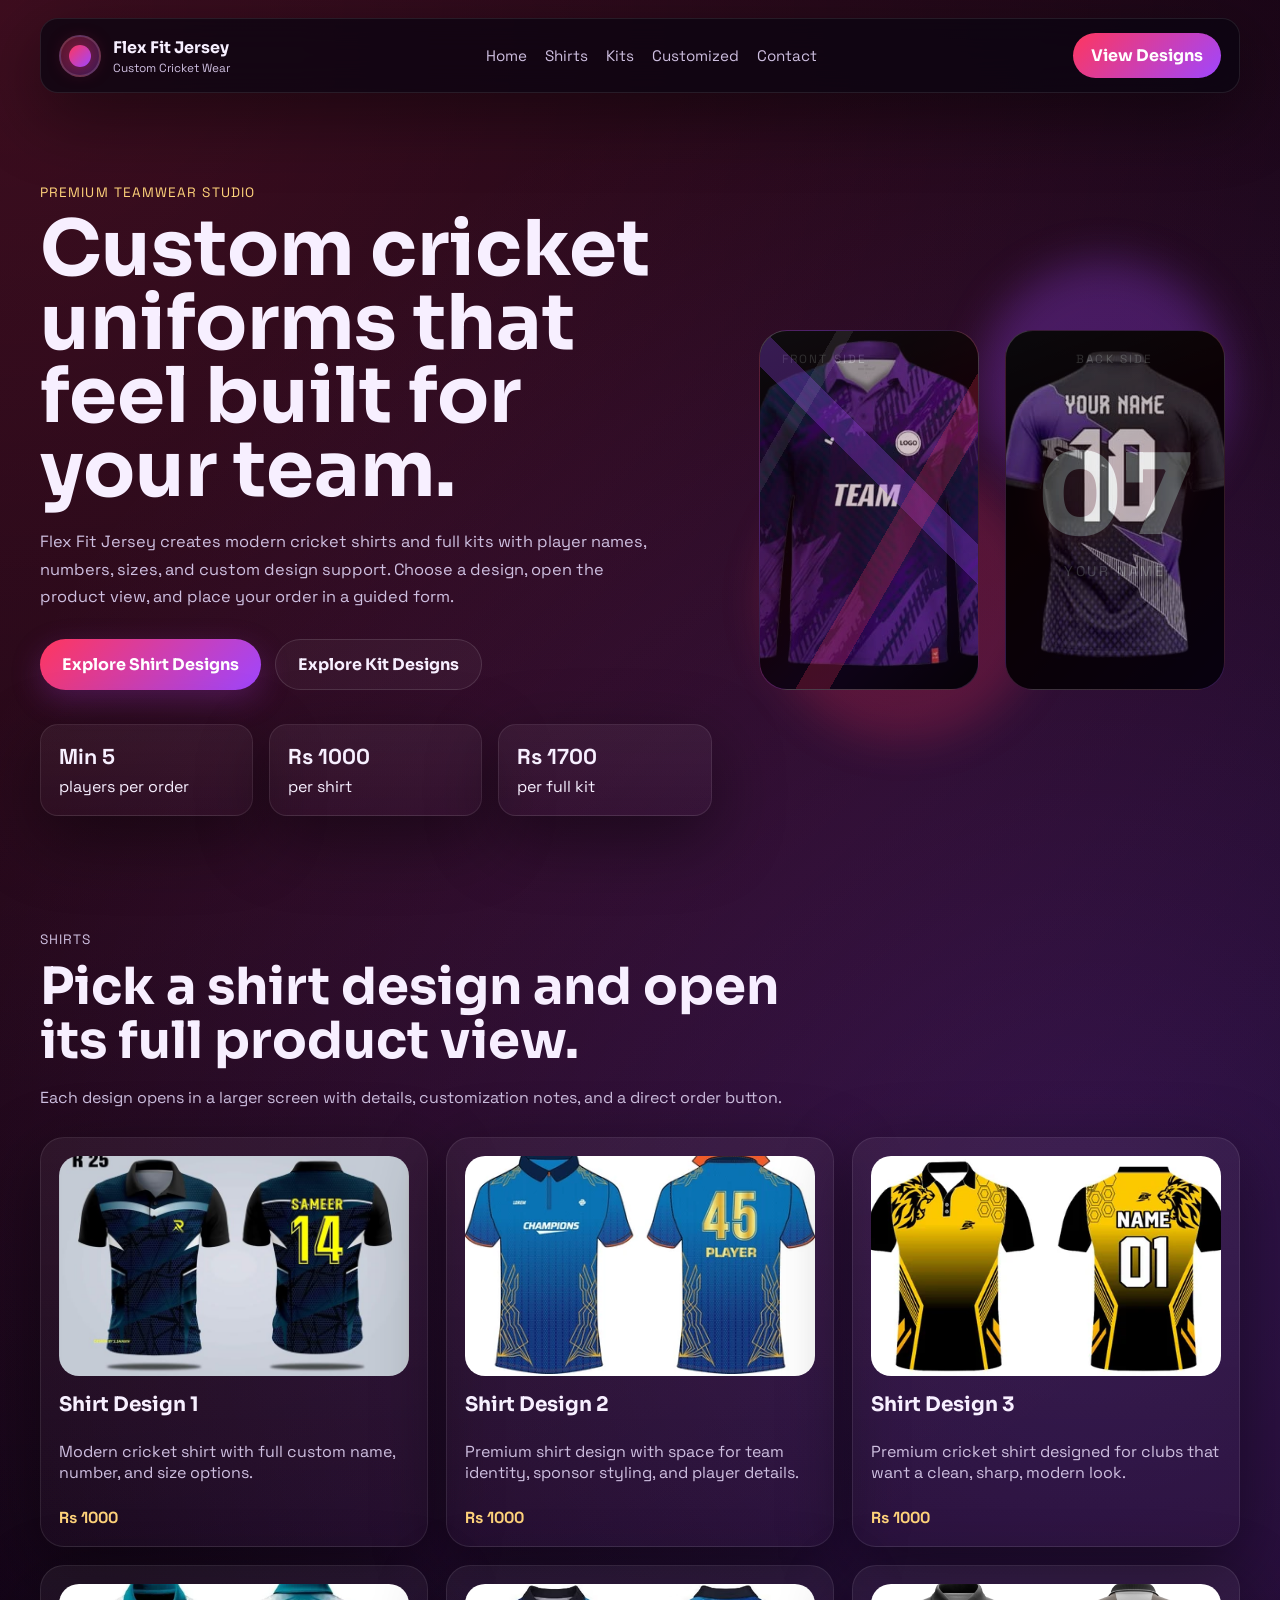
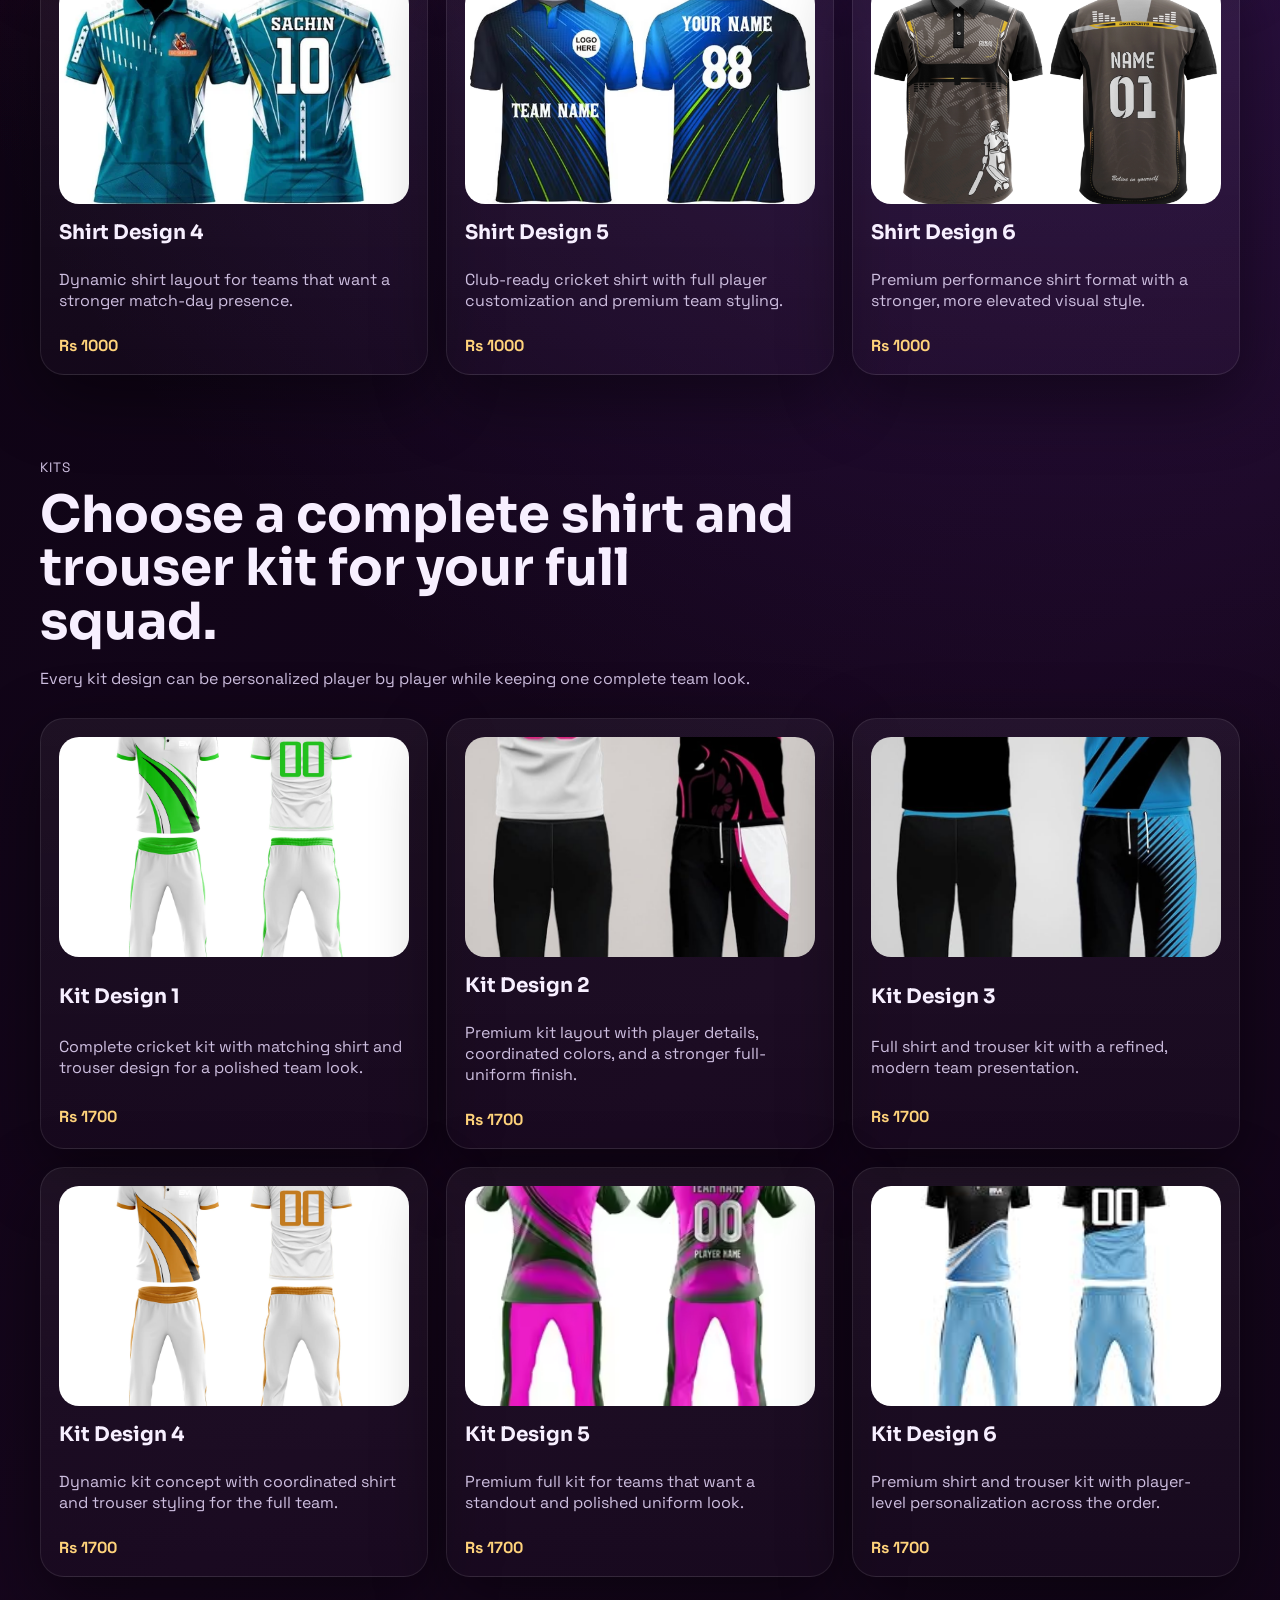
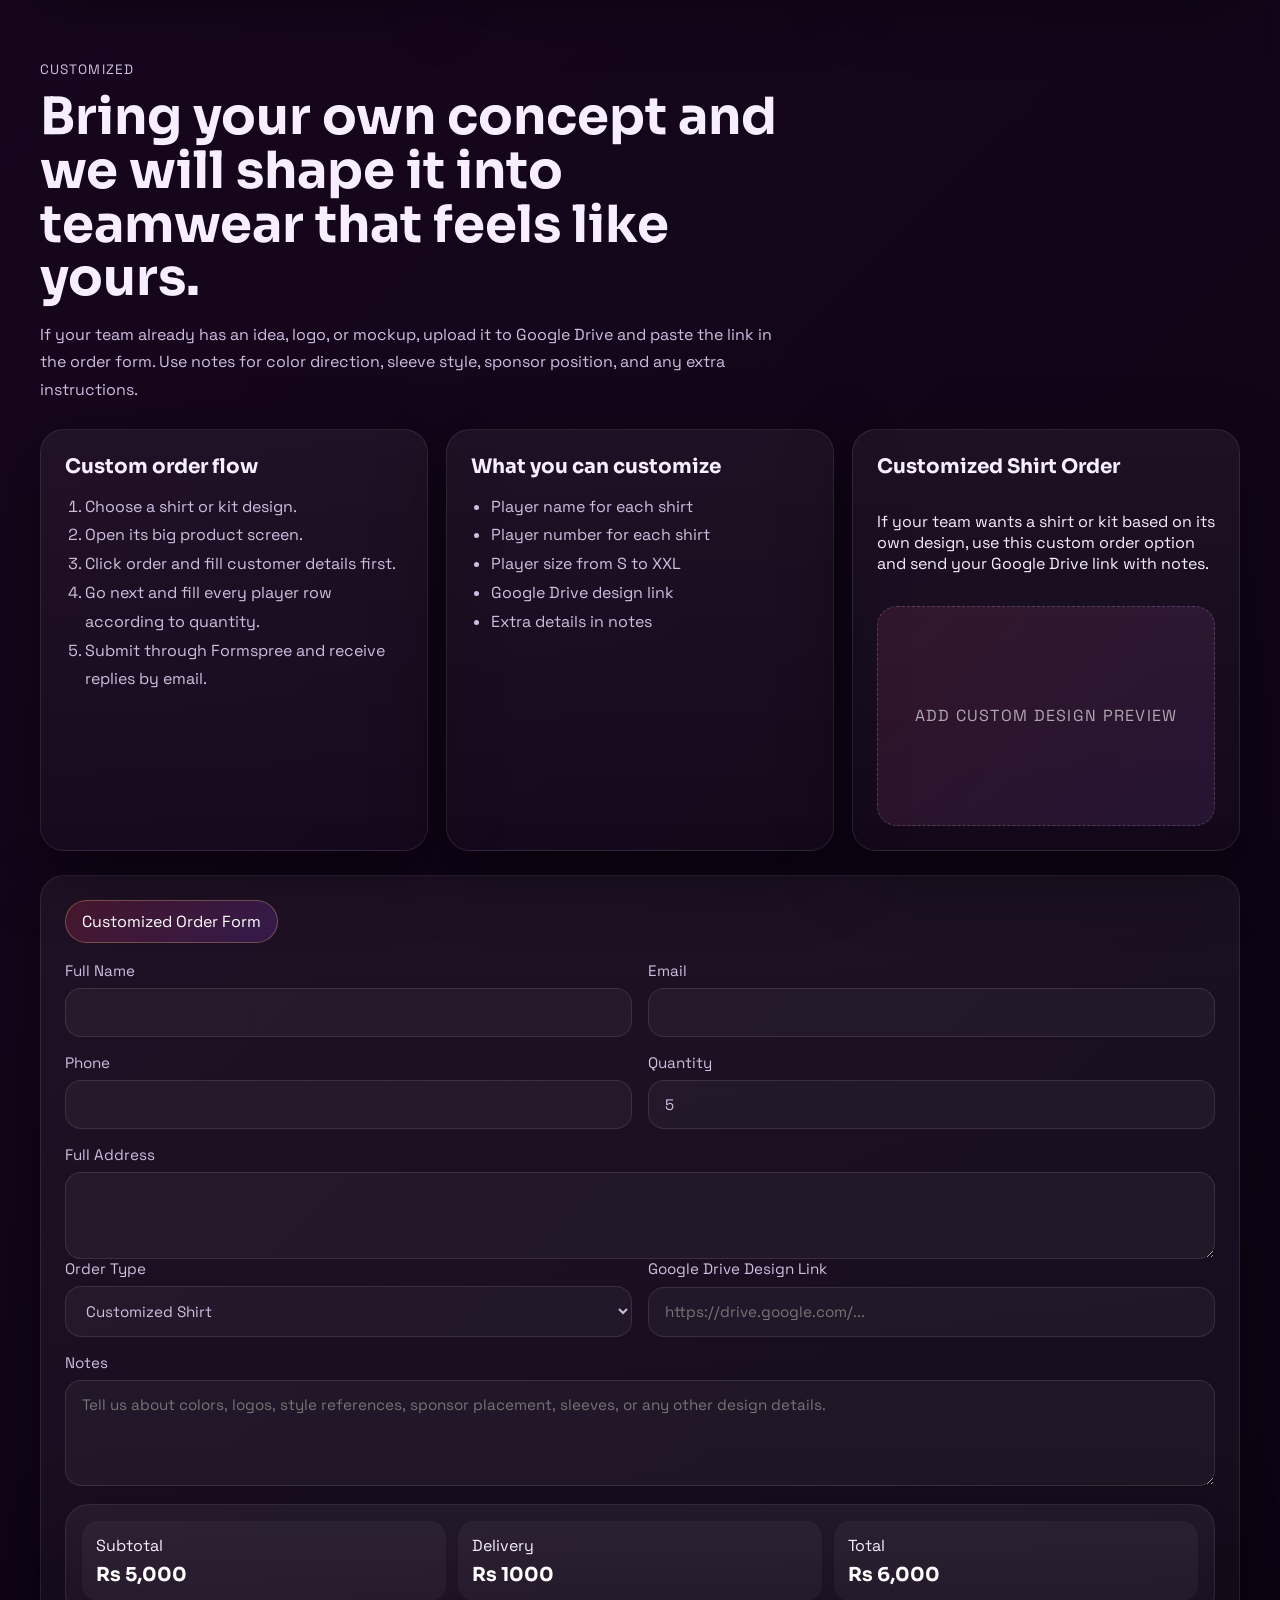
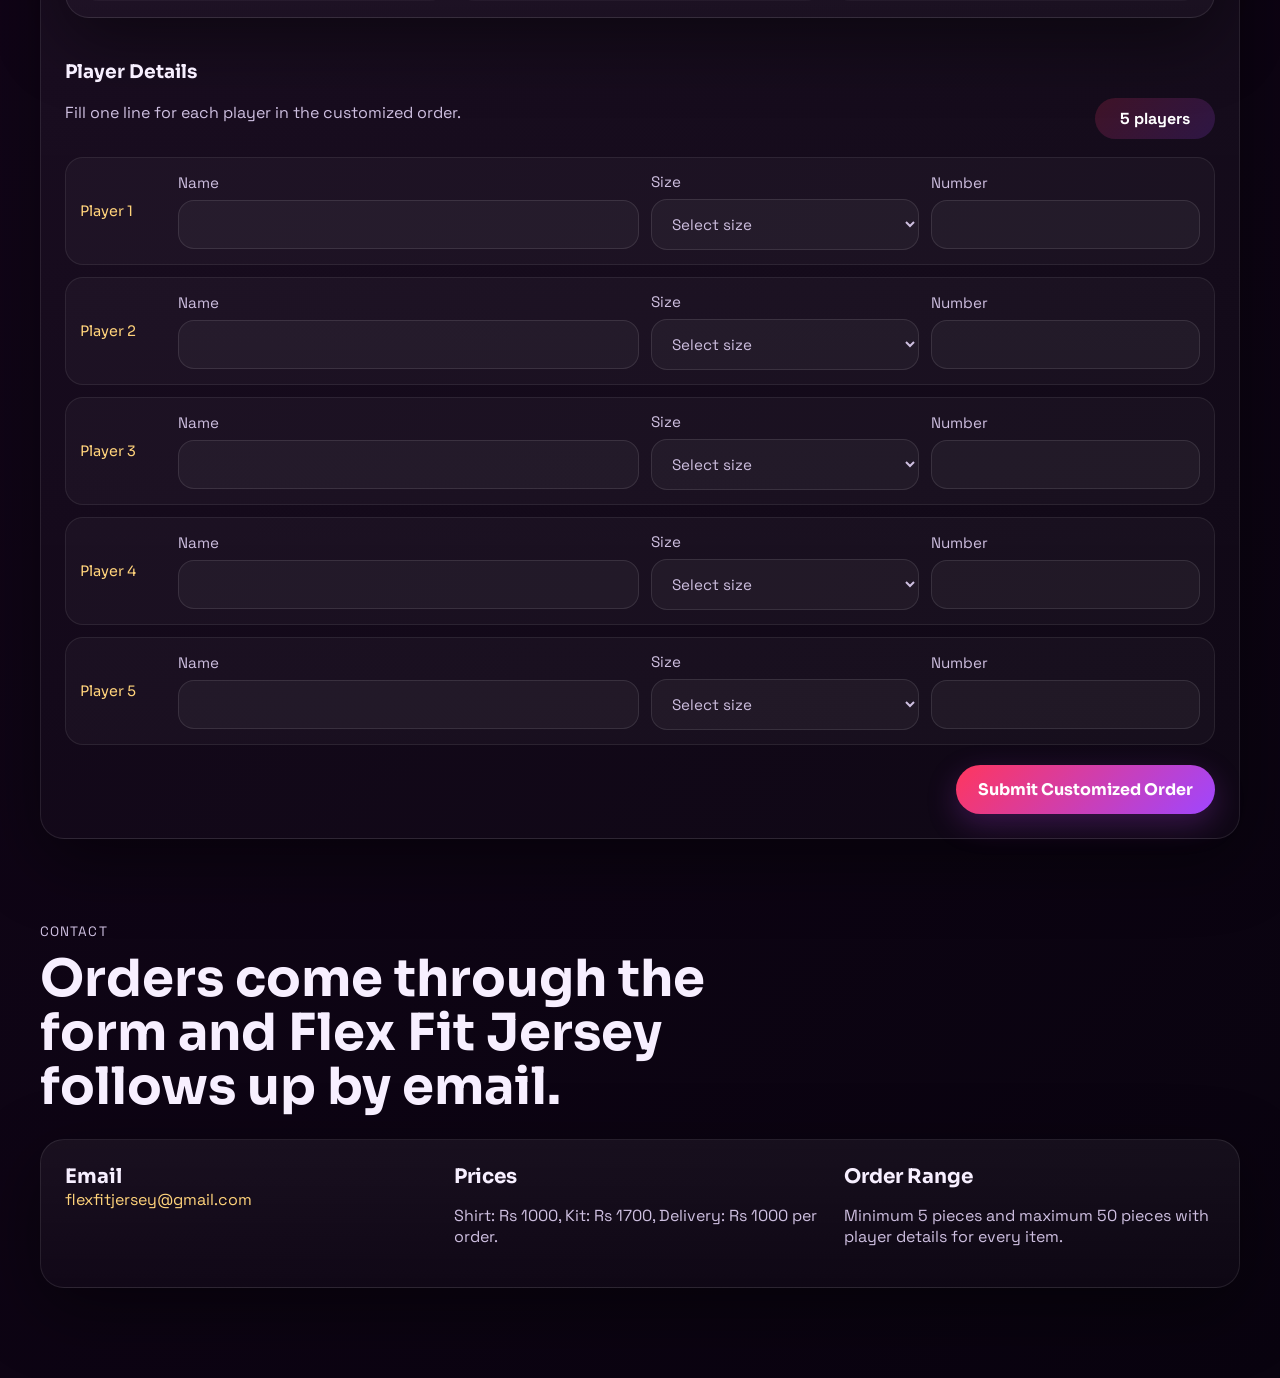
==== commit 025e2408: "Update index.html" ====
--- a/index.html
+++ b/index.html
@@ -79,7 +79,7 @@
               <span class="jersey-label">FRONT SIDE</span>
               <img
                 class="hero-jersey-image"
-                src="https://placehold.co/420x680/2a0610/f7efff?text=Front+Shirt+Image"
+                src="shirtfront.jpg"
                 alt="Front side shirt preview"
               >
               <div class="jersey-pattern"></div>
@@ -88,7 +88,7 @@
               <span class="jersey-label jersey-label-back">BACK SIDE</span>
               <img
                 class="hero-jersey-image"
-                src="https://placehold.co/420x680/13071d/f7efff?text=Back+Shirt+Image"
+                src="shirtback.jpg"
                 alt="Back side shirt preview"
               >
               <span class="jersey-number">07</span>
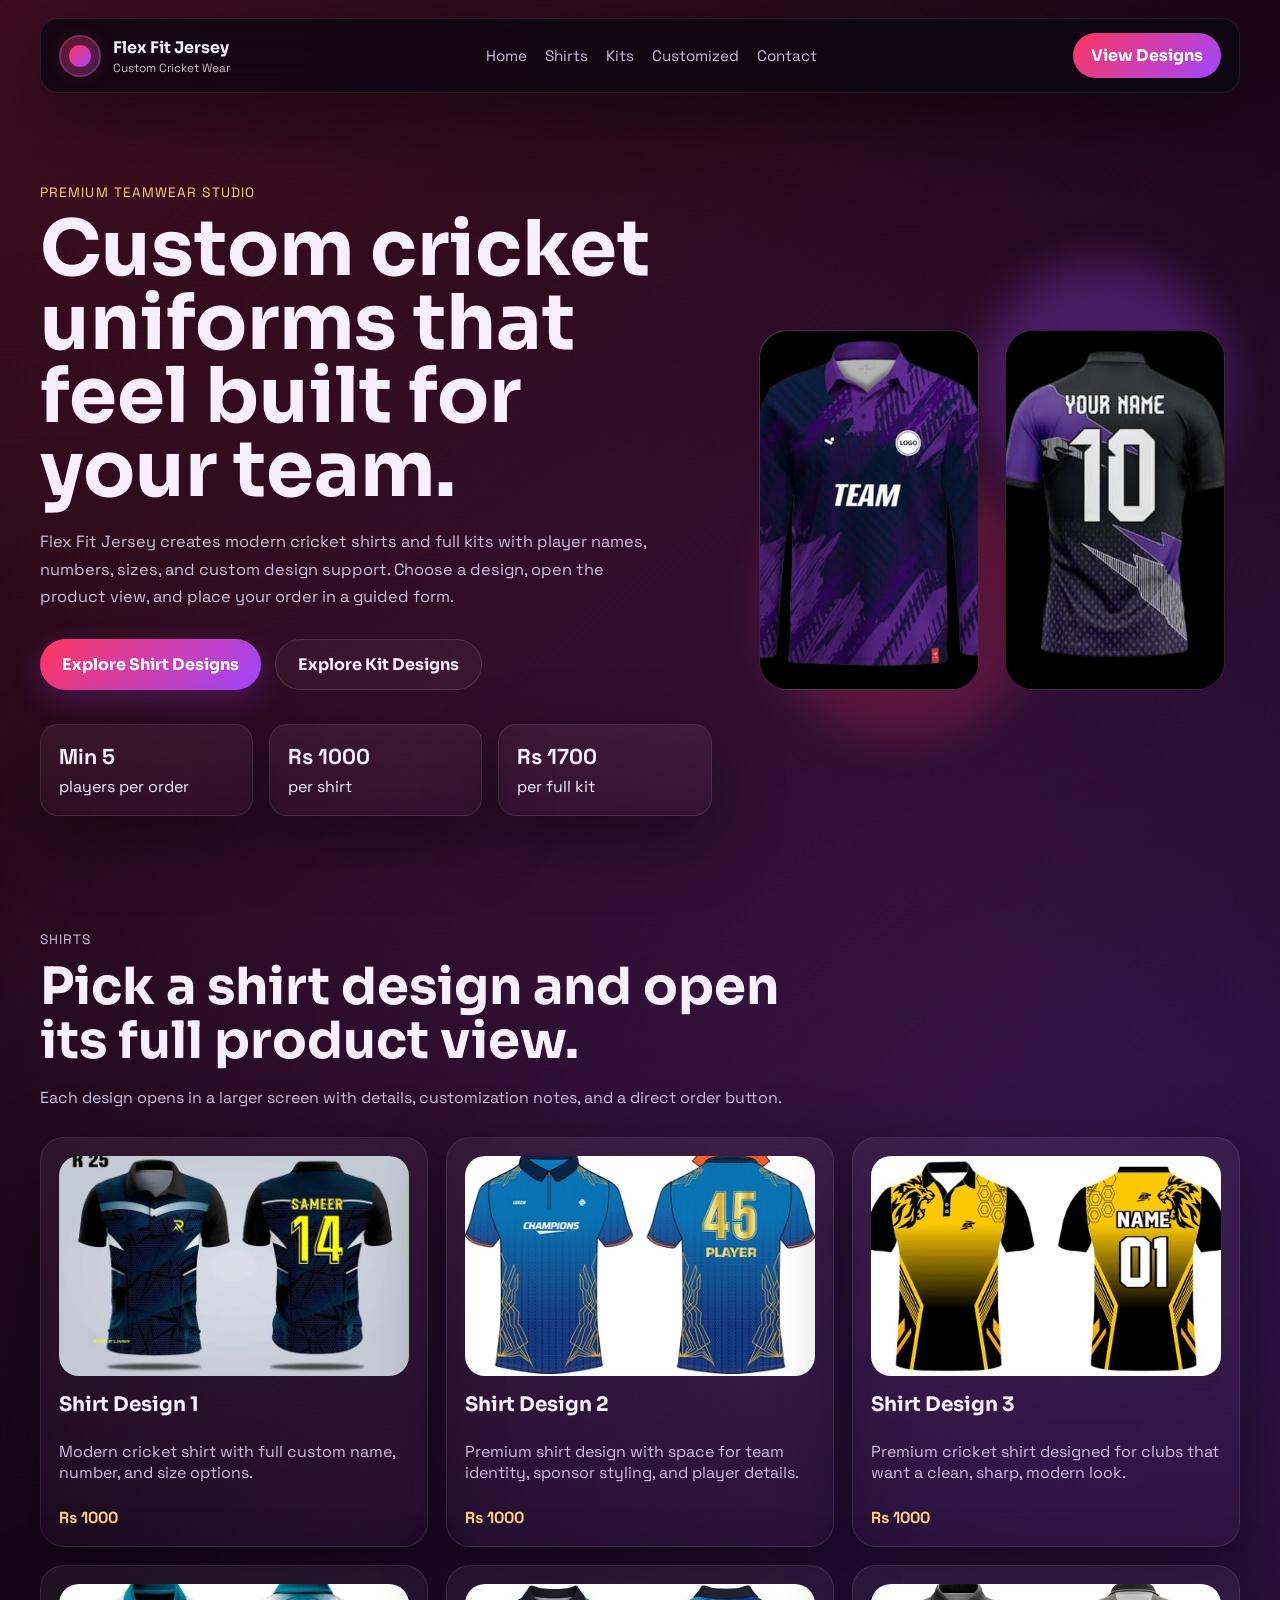
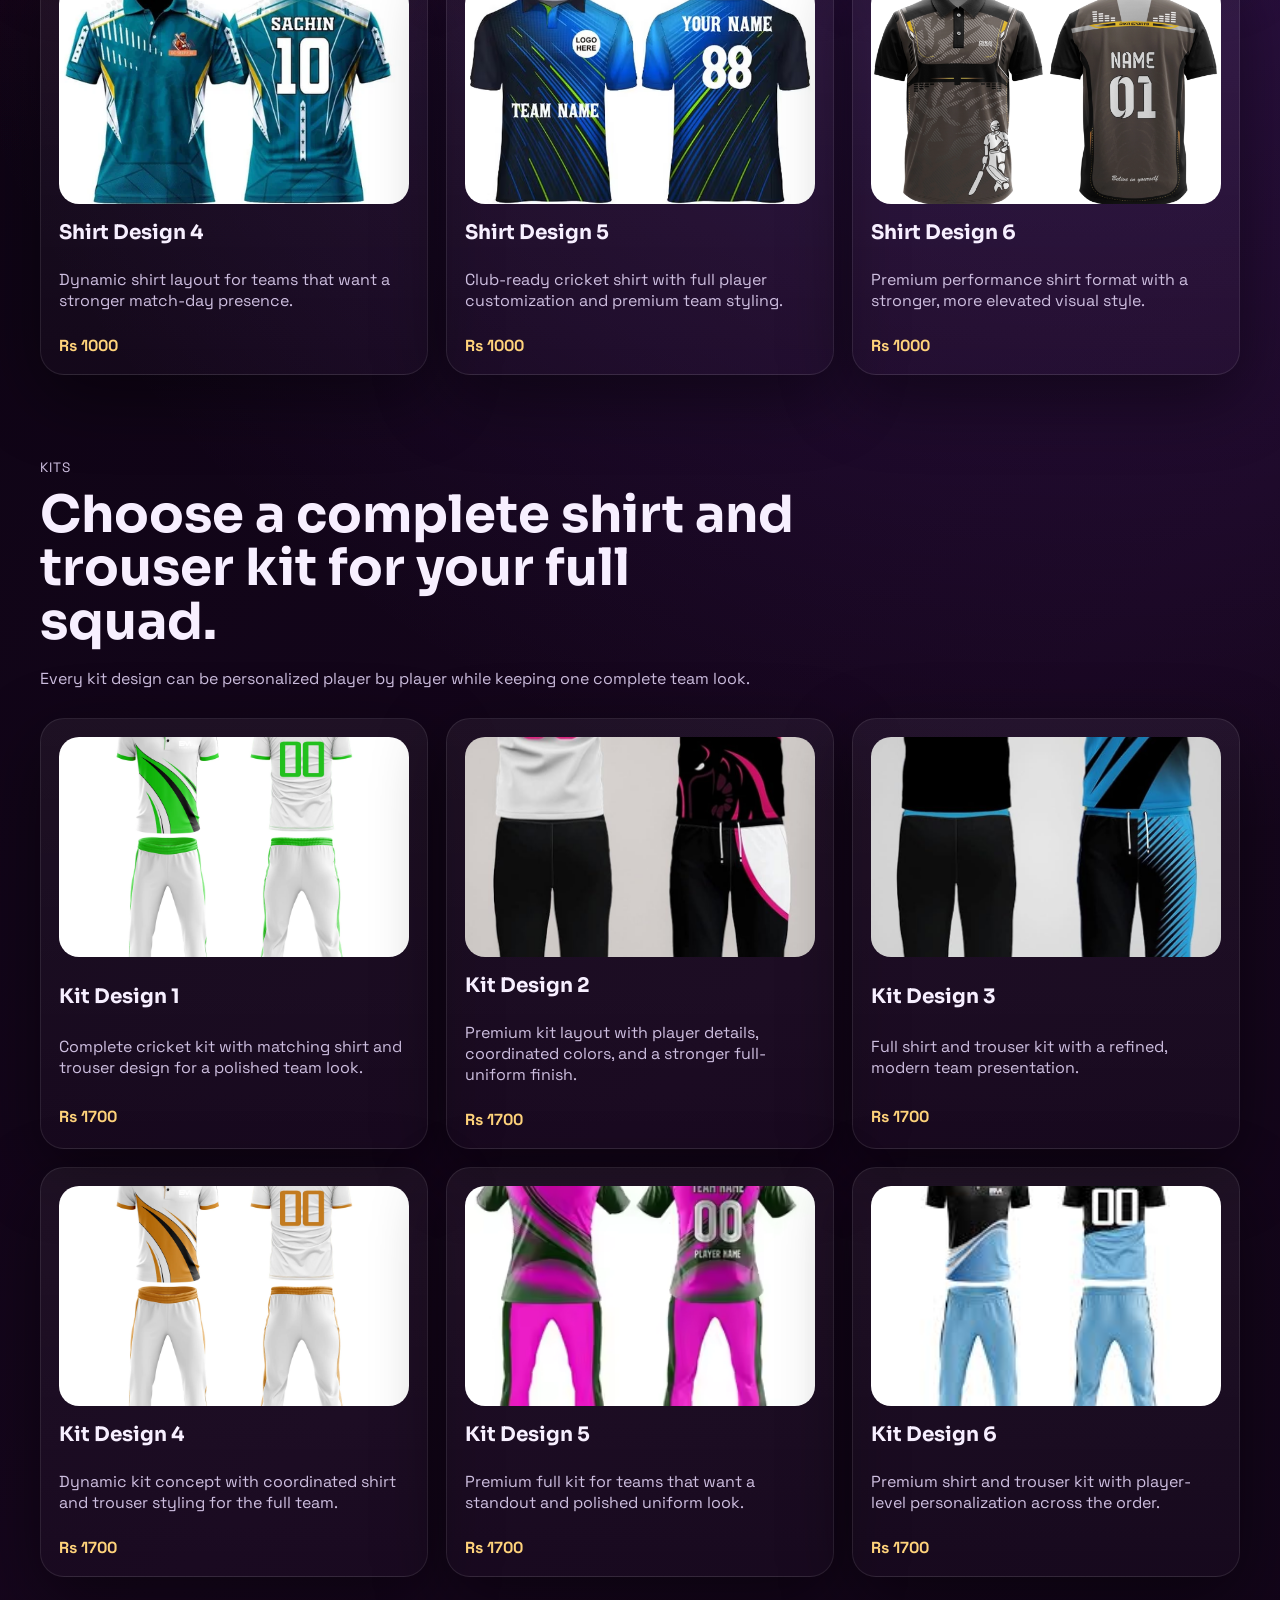
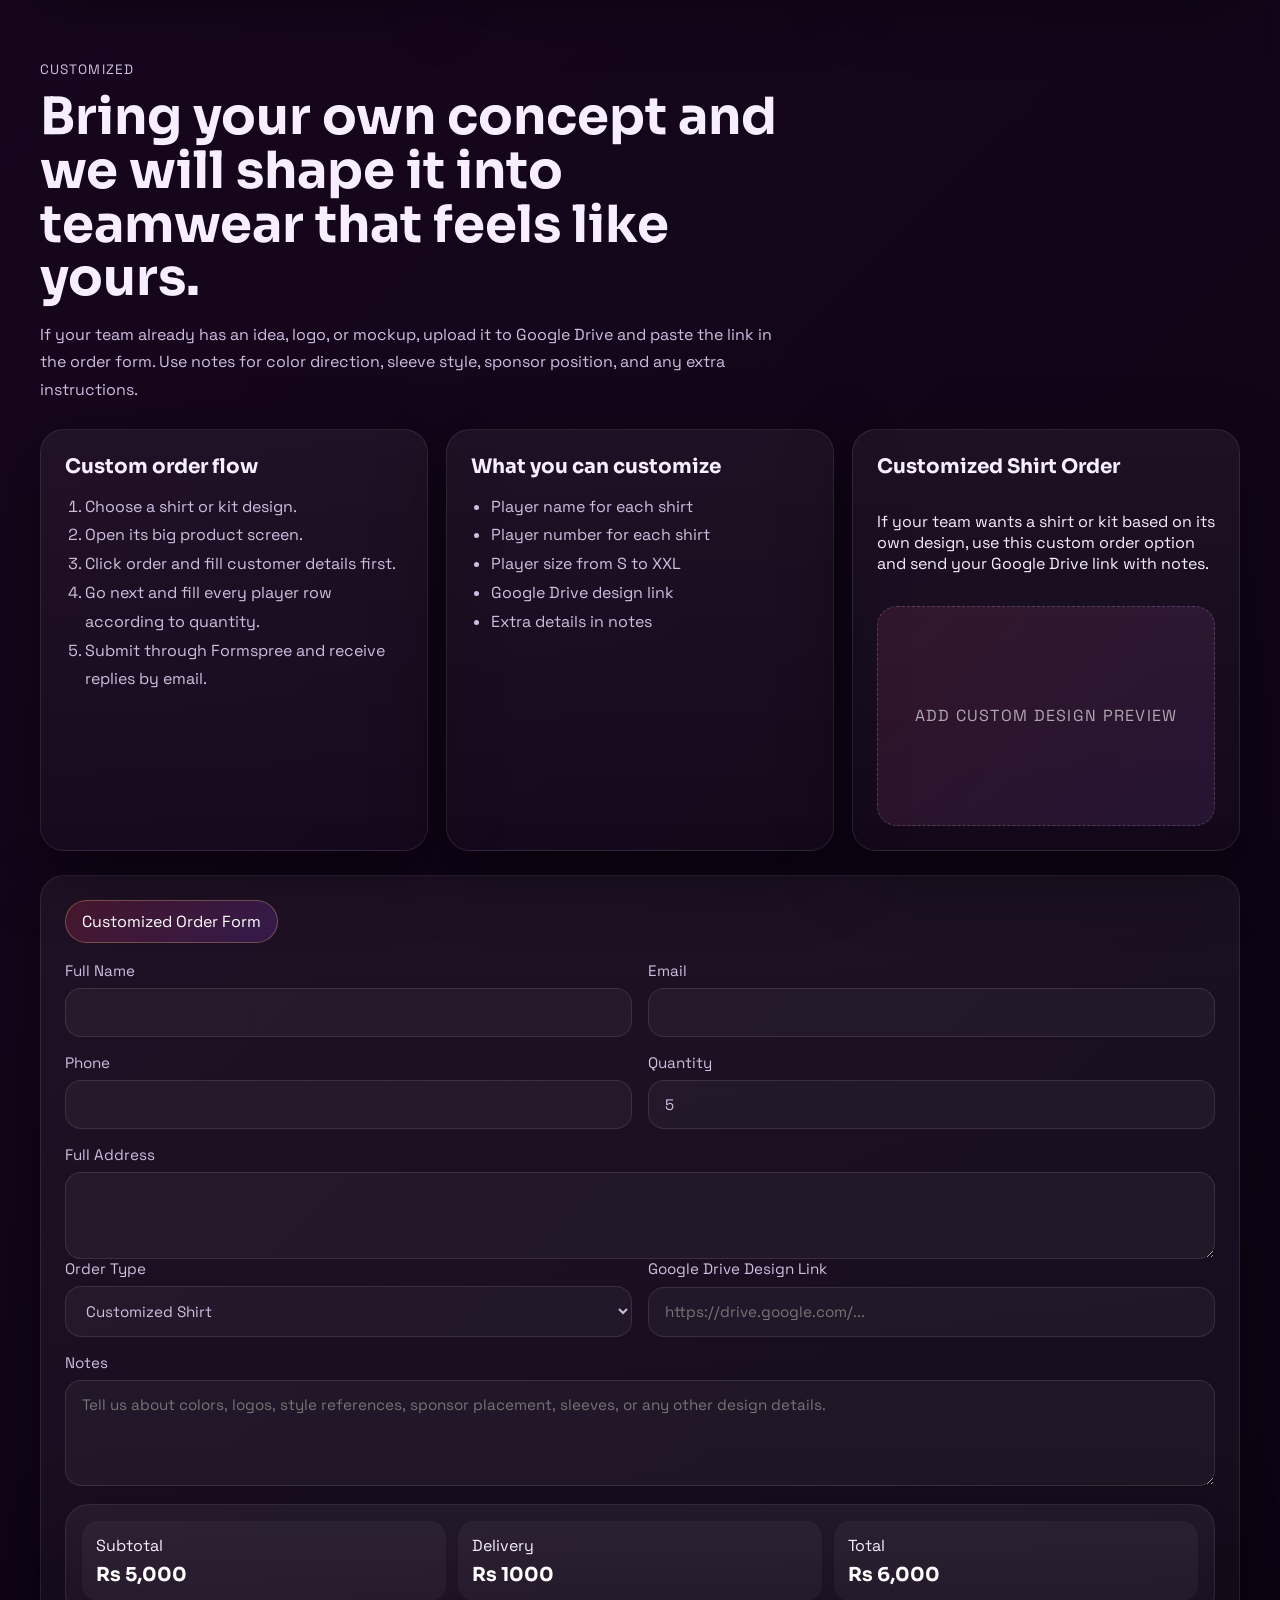
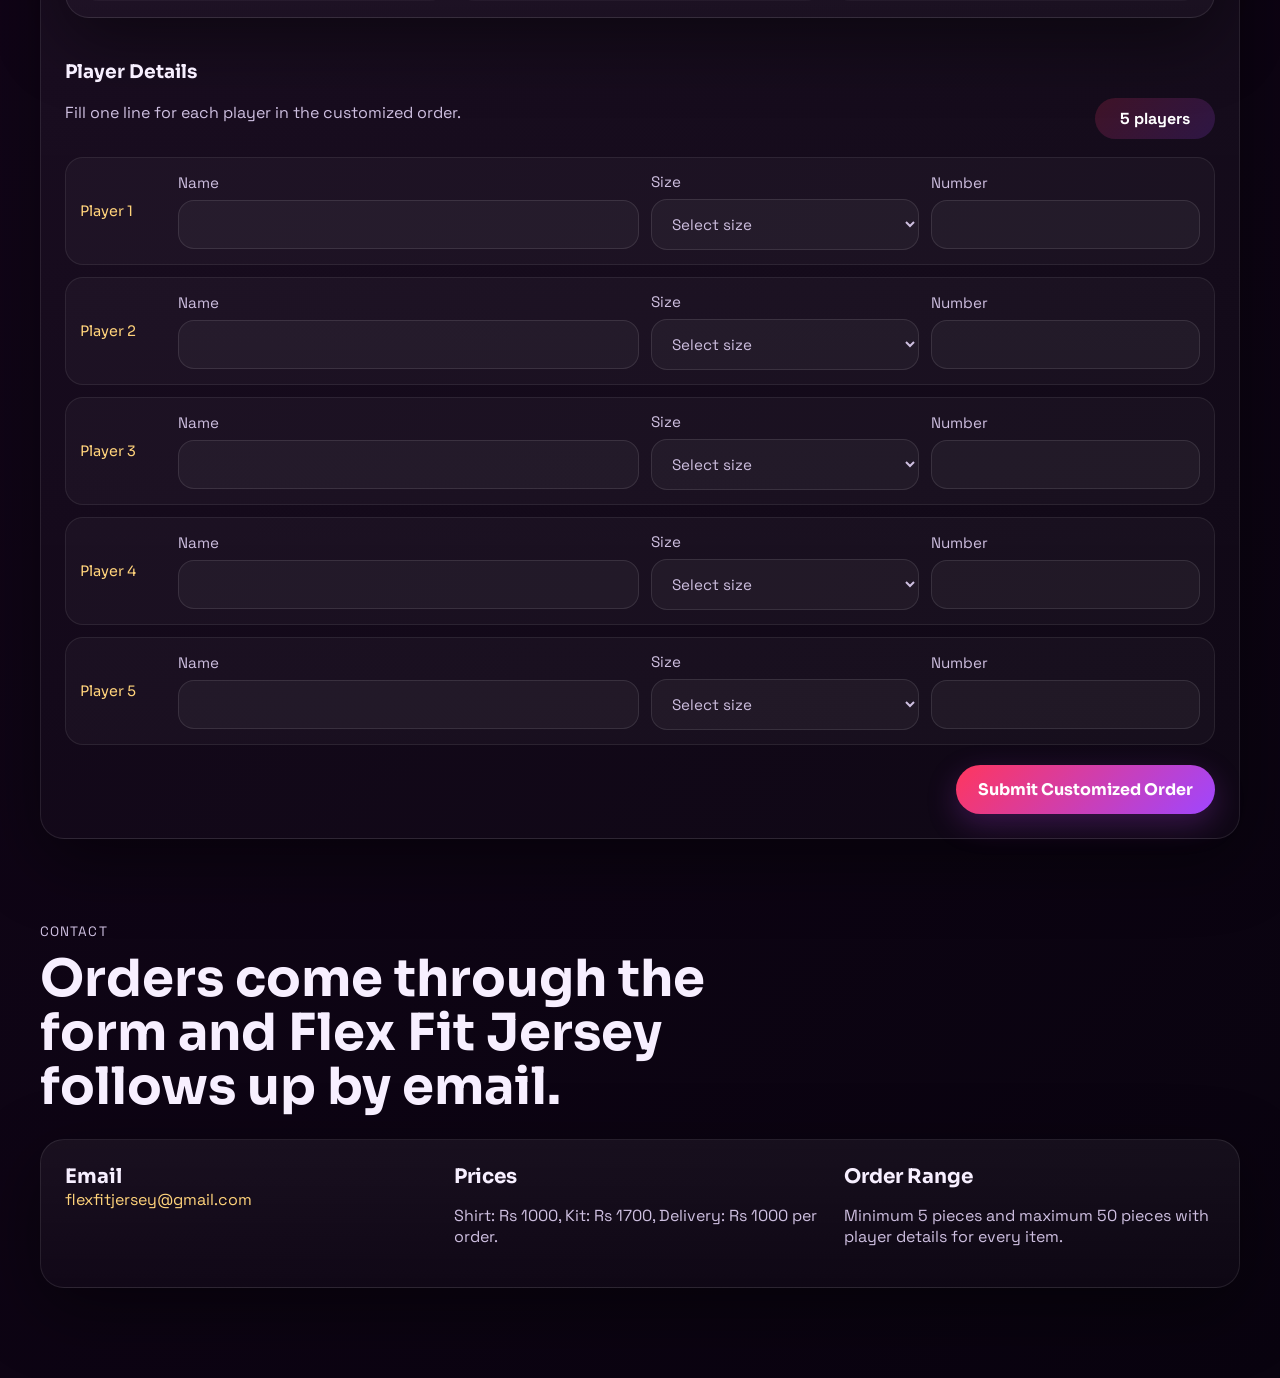
==== commit 3e760aac: "Update index.html" ====
--- a/index.html
+++ b/index.html
@@ -76,7 +76,6 @@
           <div class="glow glow-two"></div>
           <div class="hero-jersey-pair">
             <div class="jersey-card jersey-front">
-              <span class="jersey-label">FRONT SIDE</span>
               <img
                 class="hero-jersey-image"
                 src="shirtfront.jpg"
@@ -85,14 +84,11 @@
               <div class="jersey-pattern"></div>
             </div>
             <div class="jersey-card jersey-back">
-              <span class="jersey-label jersey-label-back">BACK SIDE</span>
               <img
                 class="hero-jersey-image"
                 src="shirtback.jpg"
                 alt="Back side shirt preview"
               >
-              <span class="jersey-number">07</span>
-              <span class="jersey-name">YOUR NAME</span>
             </div>
           </div>
         </div>
--- a/style.css
+++ b/style.css
@@ -329,16 +329,11 @@
   width: 100%;
   height: 100%;
   object-fit: cover;
-  opacity: 0.75;
+  opacity: 1;
 }
 
 .jersey-pattern {
-  position: absolute;
-  inset: 0;
-  background:
-    linear-gradient(120deg, transparent 18%, rgba(255, 255, 255, 0.08) 18%, rgba(255, 255, 255, 0.08) 22%, transparent 22%),
-    linear-gradient(300deg, transparent 35%, rgba(255, 54, 94, 0.22) 35%, rgba(255, 54, 94, 0.22) 43%, transparent 43%),
-    linear-gradient(45deg, transparent 56%, rgba(159, 70, 255, 0.28) 56%, rgba(159, 70, 255, 0.28) 63%, transparent 63%);
+  display: none;
 }
 
 .jersey-label,
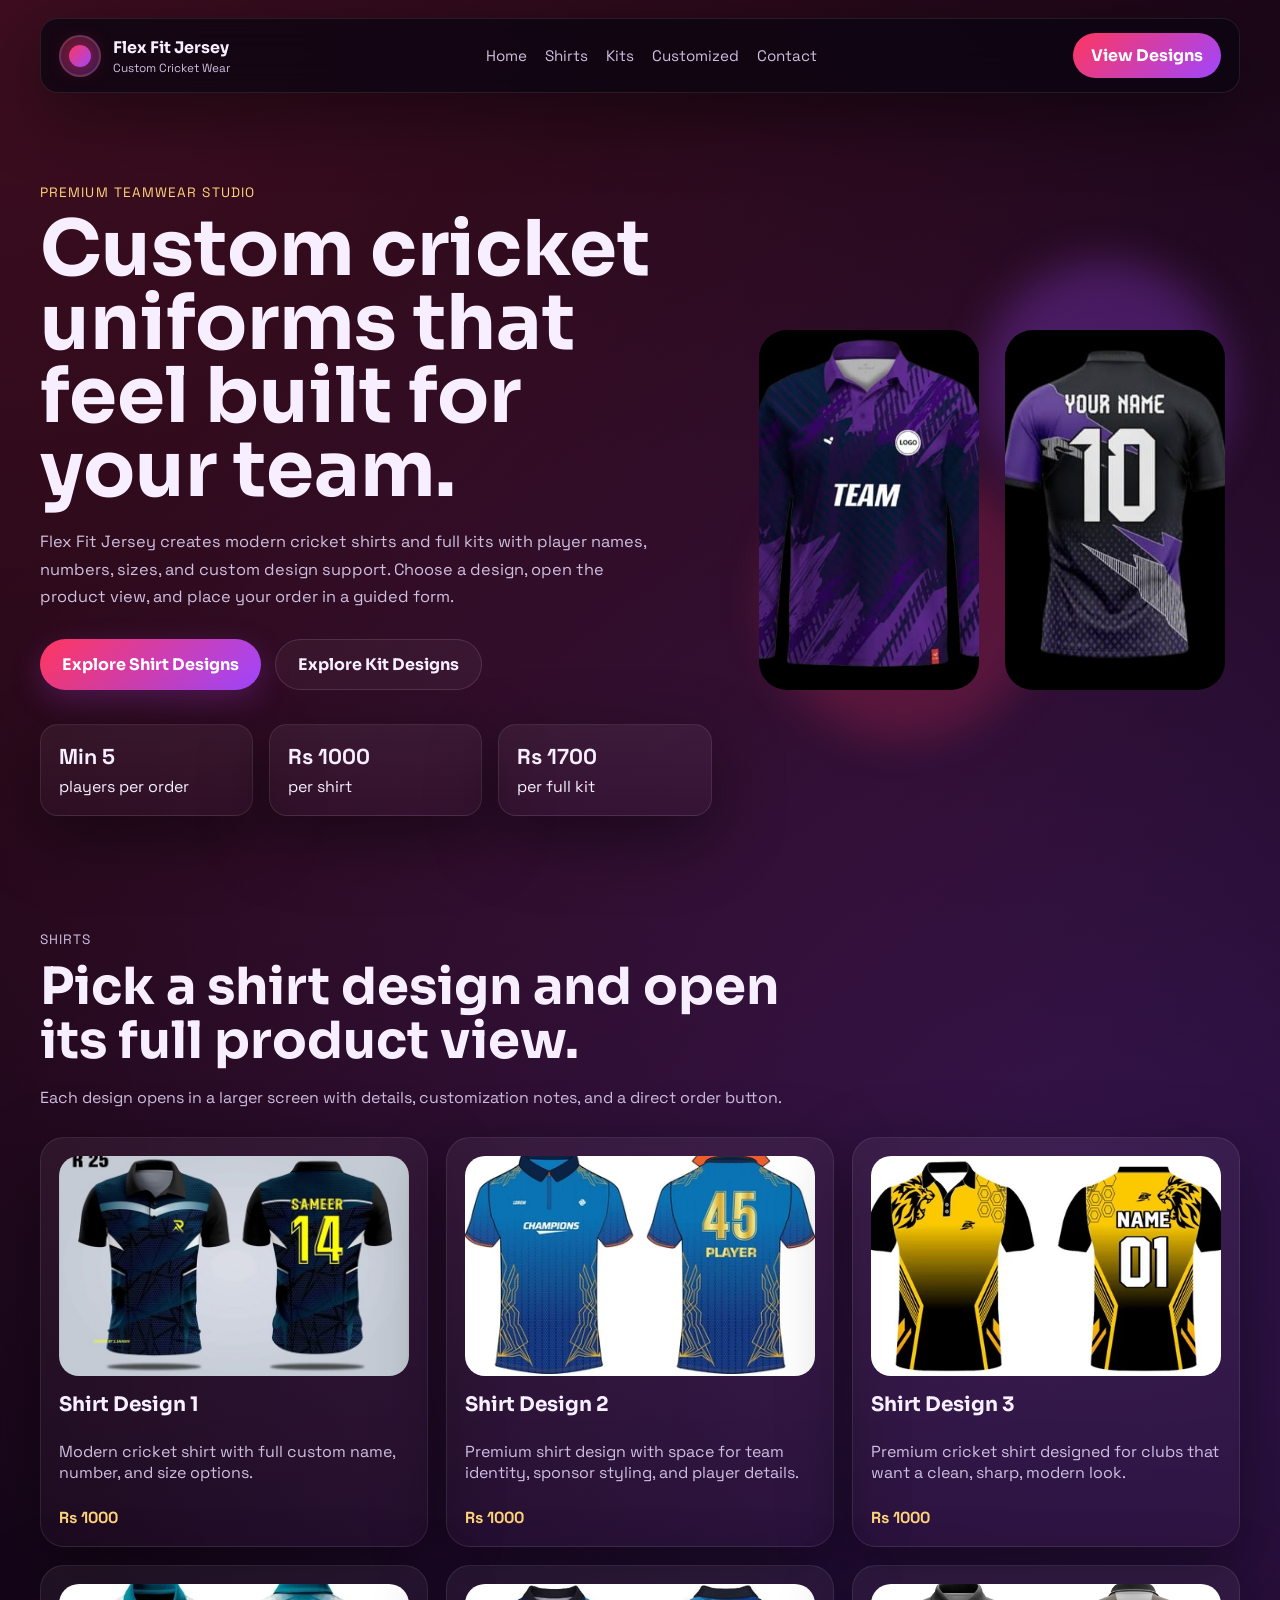
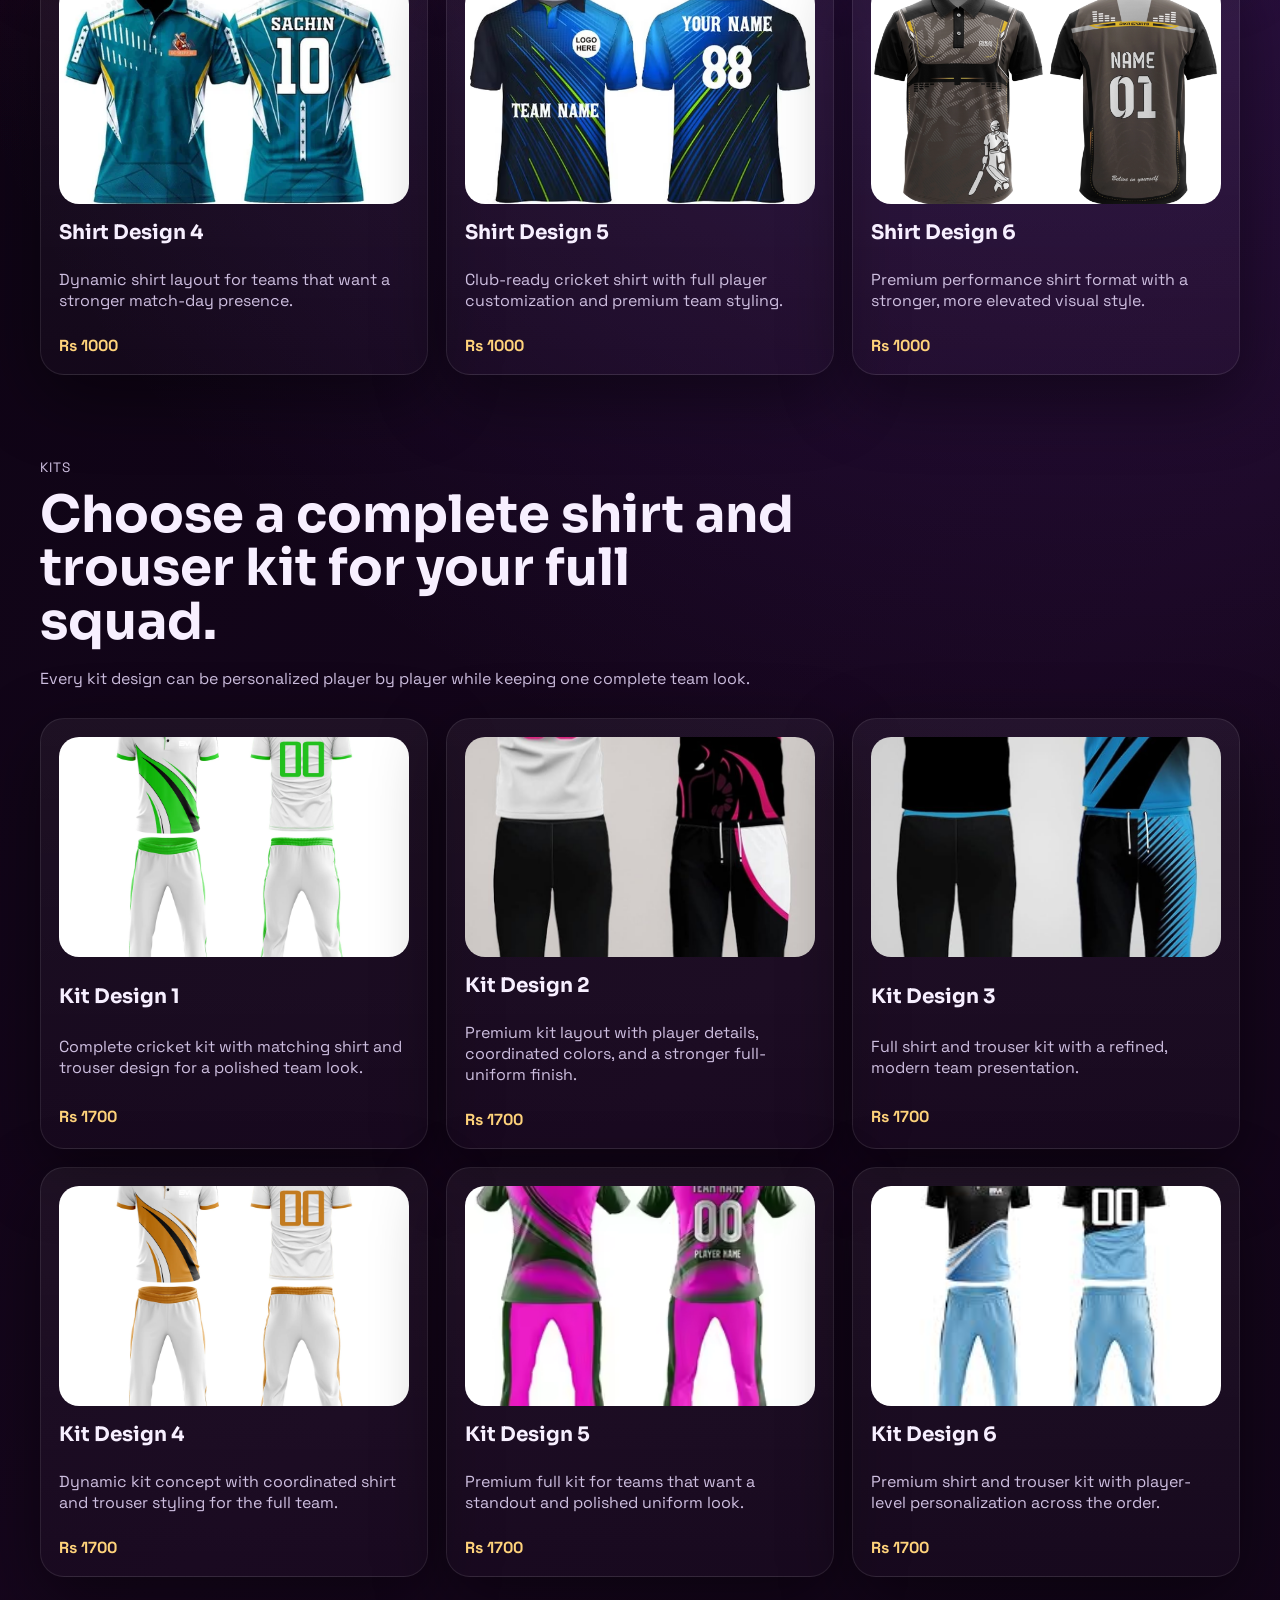
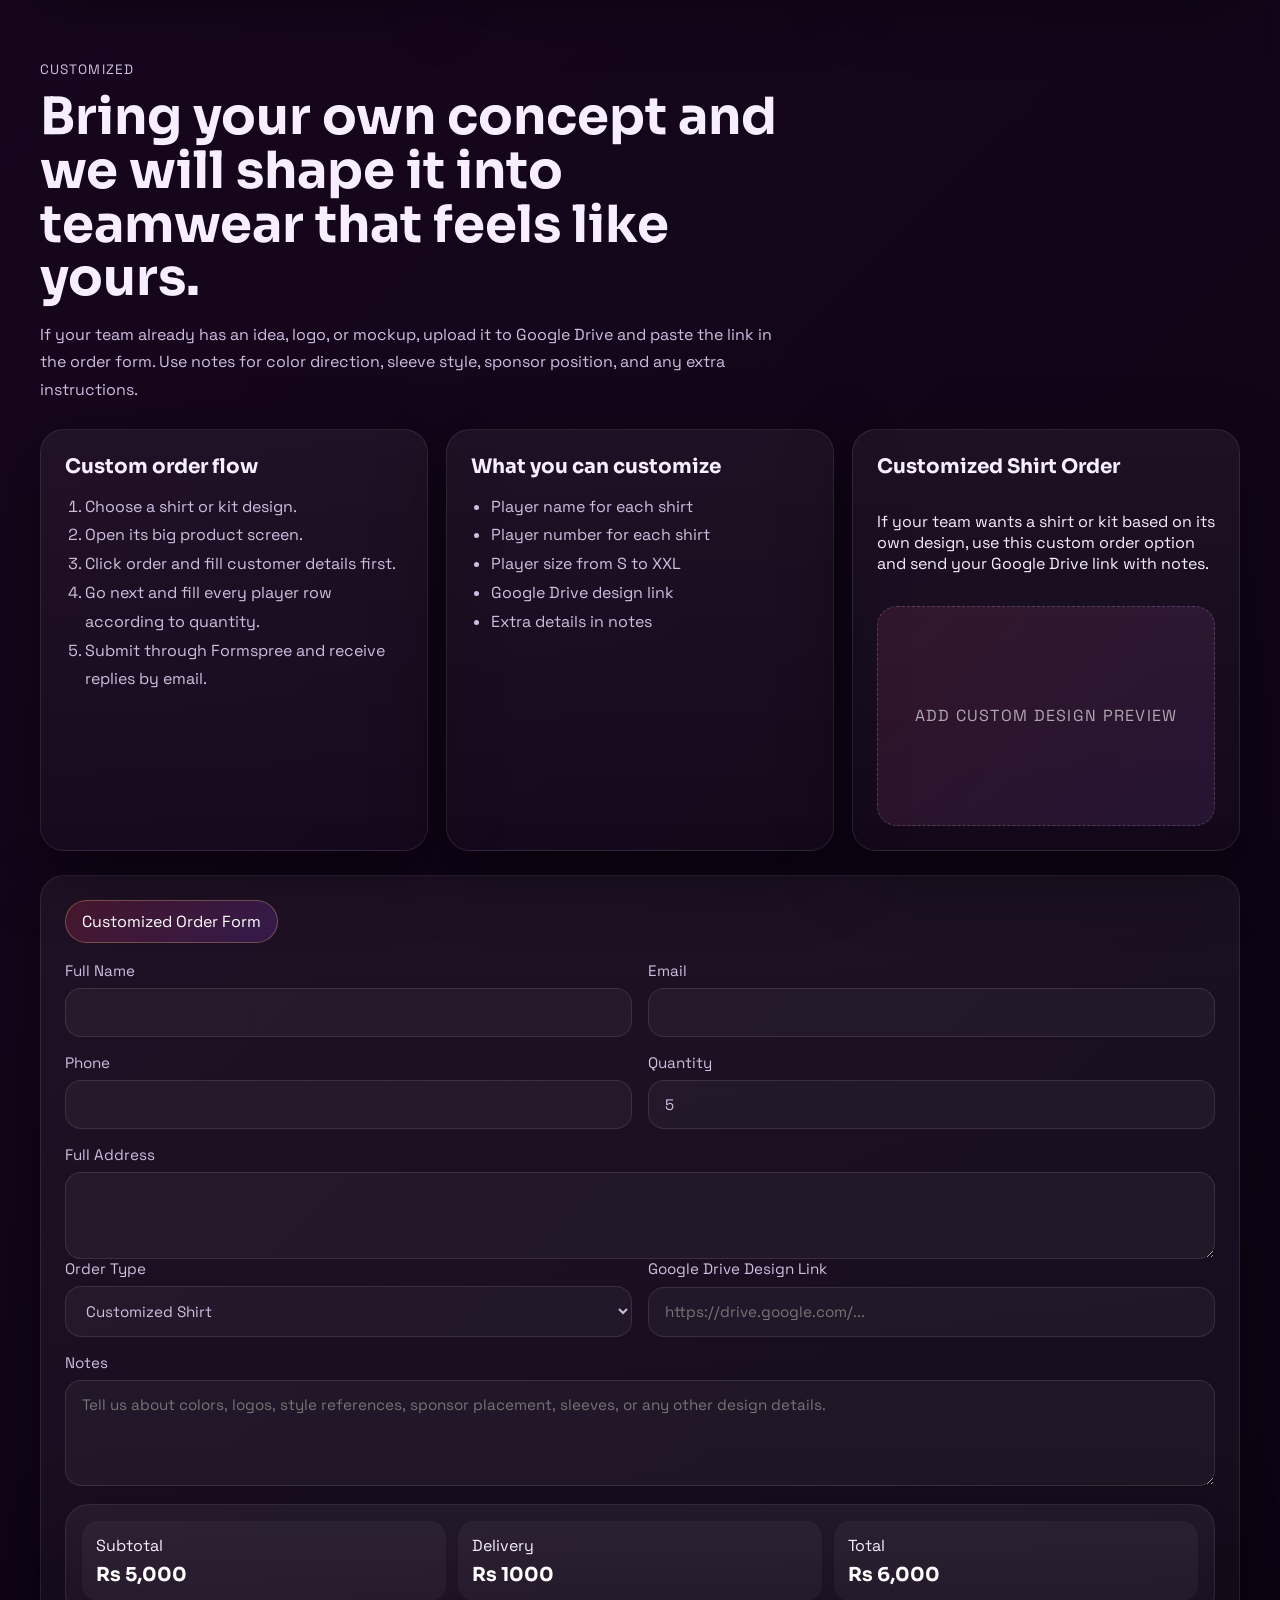
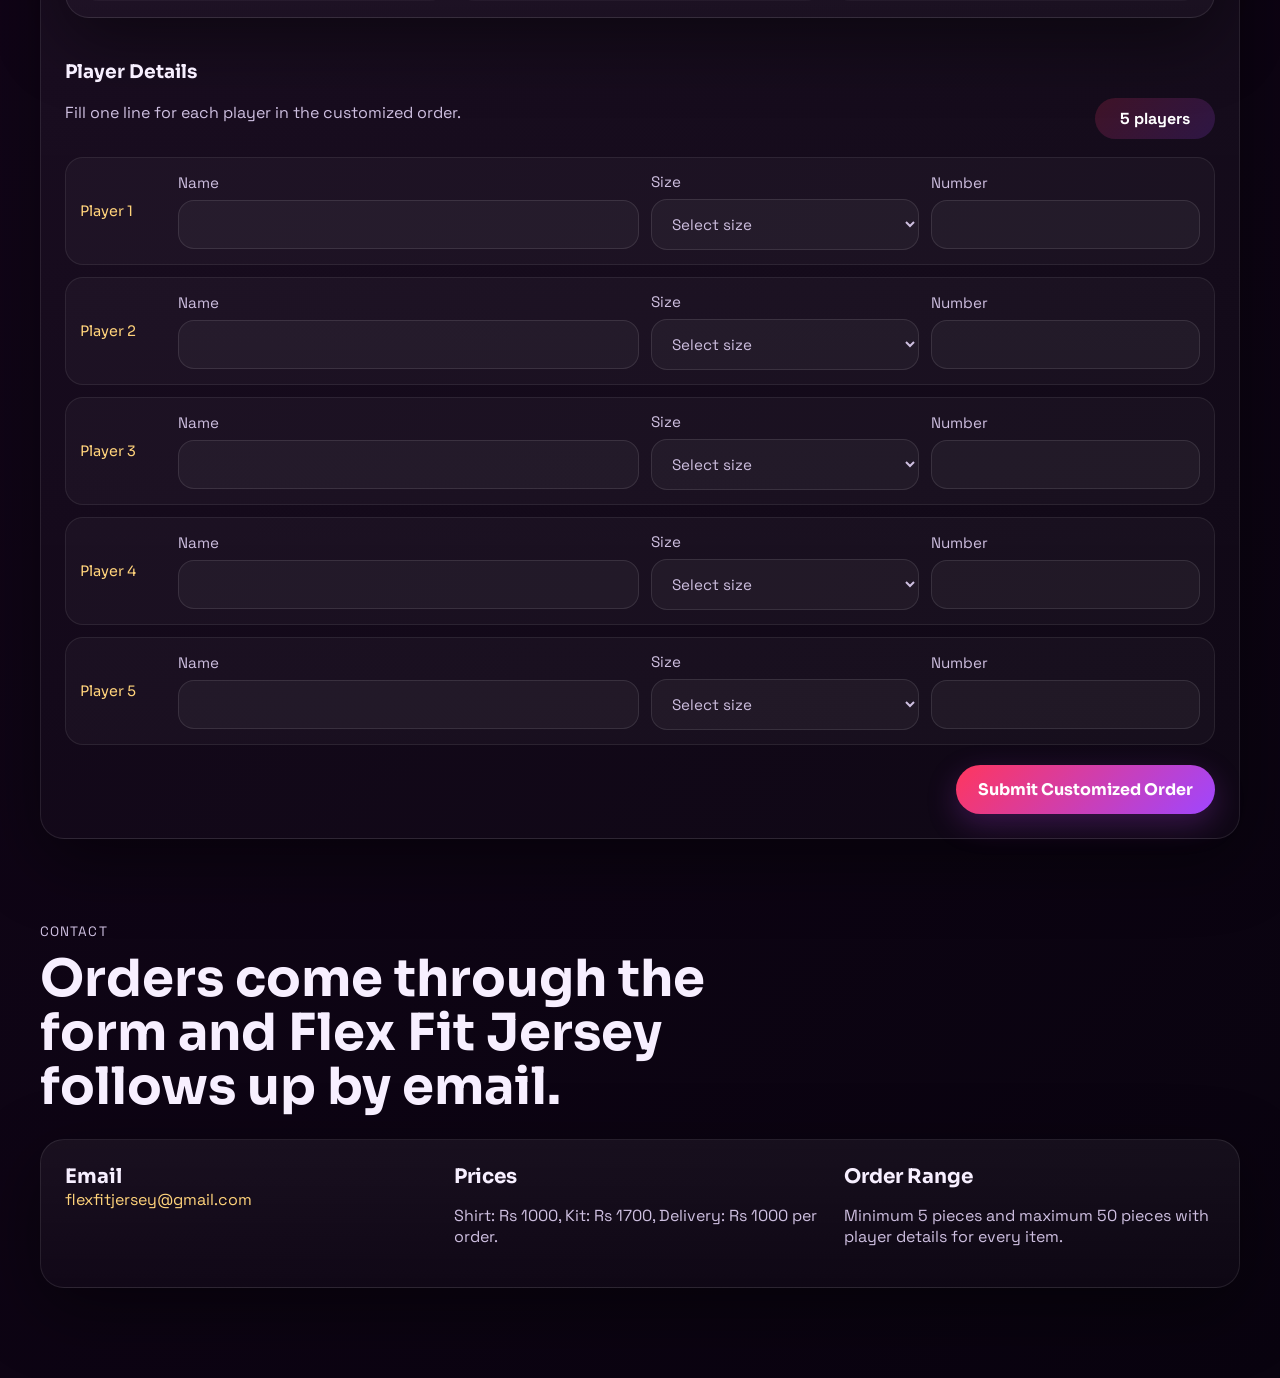
==== commit 65050513: "Update index.html" ====
--- a/index.html
+++ b/index.html
@@ -78,7 +78,7 @@
             <div class="jersey-card jersey-front">
               <img
                 class="hero-jersey-image"
-                src="shirtfront.jpg"
+                src="shirtfront.png"
                 alt="Front side shirt preview"
               >
               <div class="jersey-pattern"></div>
@@ -86,7 +86,7 @@
             <div class="jersey-card jersey-back">
               <img
                 class="hero-jersey-image"
-                src="shirtback.jpg"
+                src="shirtback.png"
                 alt="Back side shirt preview"
               >
             </div>
--- a/style.css
+++ b/style.css
@@ -299,15 +299,13 @@
   position: relative;
   border-radius: 28px;
   overflow: hidden;
-  border: 1px solid rgba(255, 255, 255, 0.08);
+  border: none;
   width: min(220px, 42vw);
   height: 360px;
 }
 
 .jersey-front {
-  background:
-    linear-gradient(160deg, rgba(255, 255, 255, 0.18), transparent 30%),
-    linear-gradient(135deg, #130717 0%, #270615 28%, #4f0823 48%, #3d0f61 72%, #19081f 100%);
+  background: transparent;
   animation: floatFront 4.2s ease-in-out infinite;
 }
 
@@ -317,9 +315,7 @@
   justify-content: center;
   align-items: center;
   gap: 10px;
-  background:
-    linear-gradient(160deg, rgba(255, 255, 255, 0.12), transparent 30%),
-    linear-gradient(135deg, #0f0815 0%, #2c0613 42%, #20073d 100%);
+  background: transparent;
   animation: floatBack 4.8s ease-in-out infinite;
 }
 
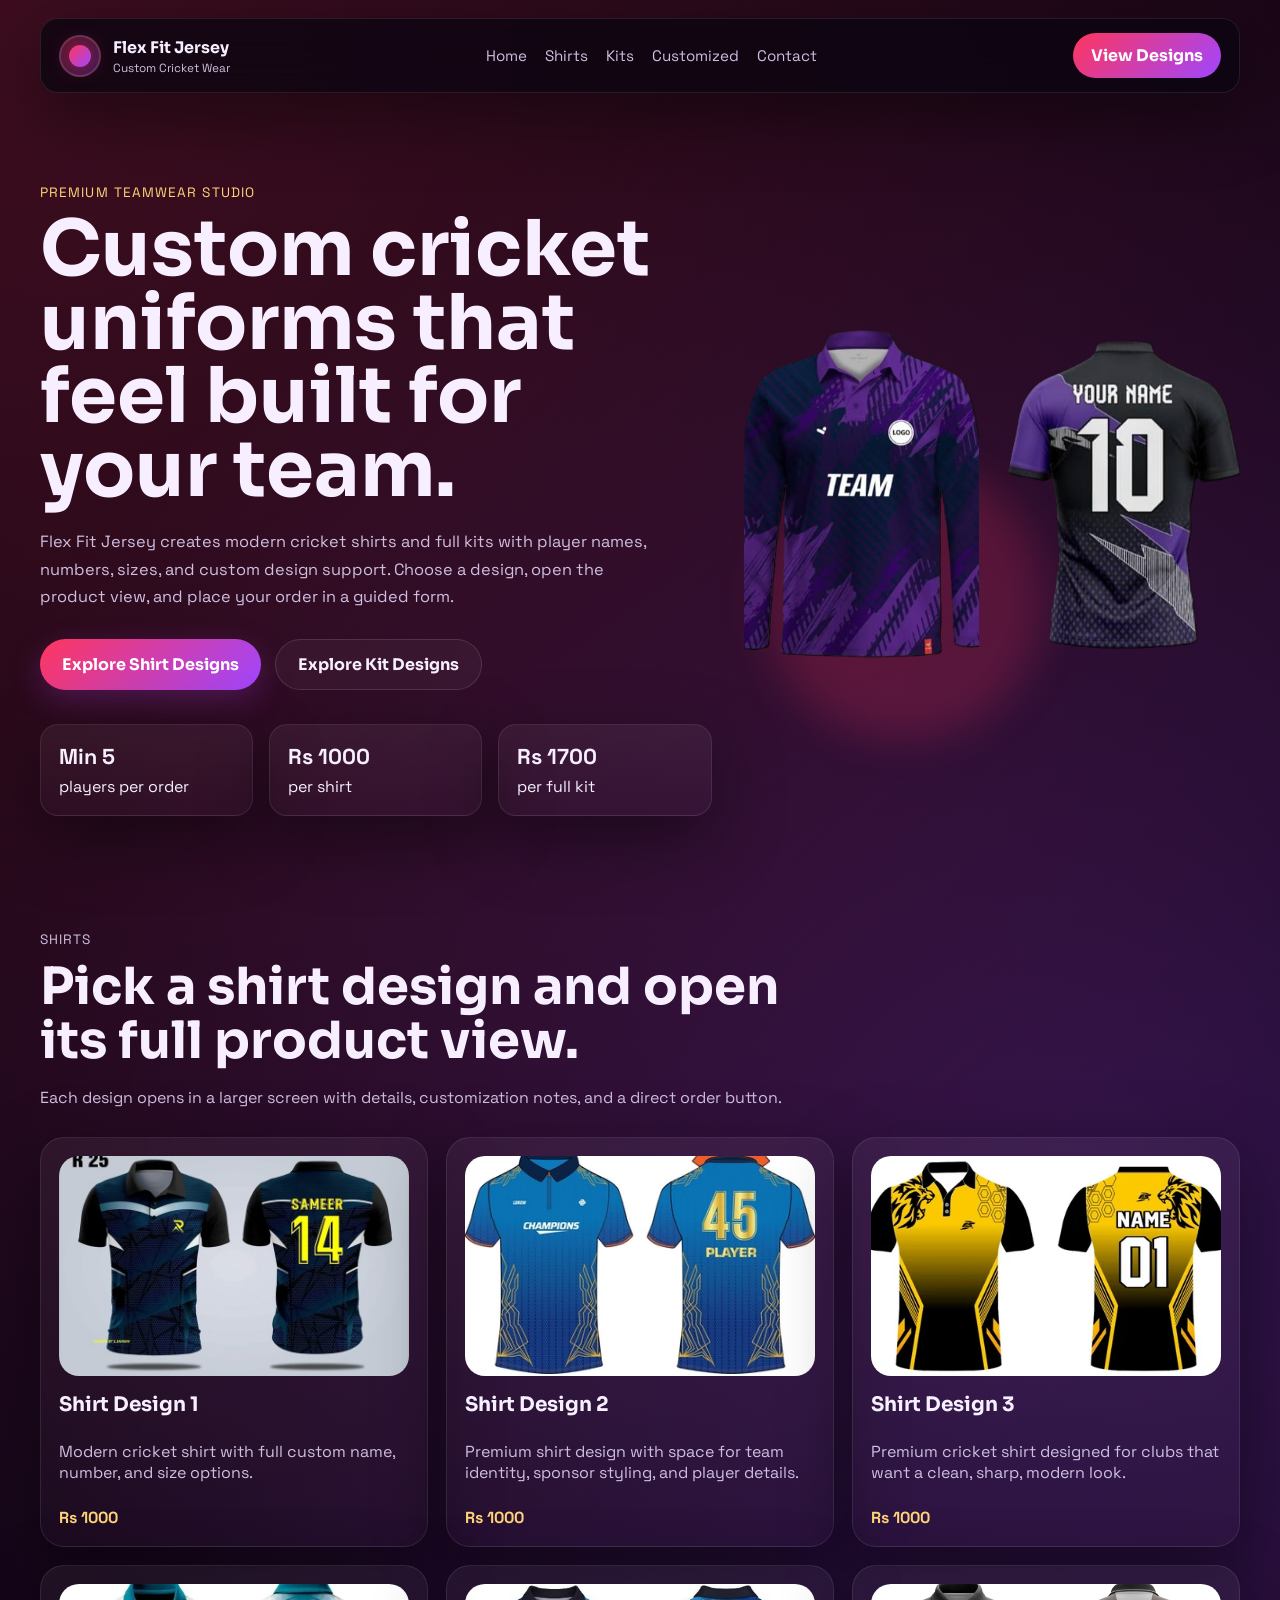
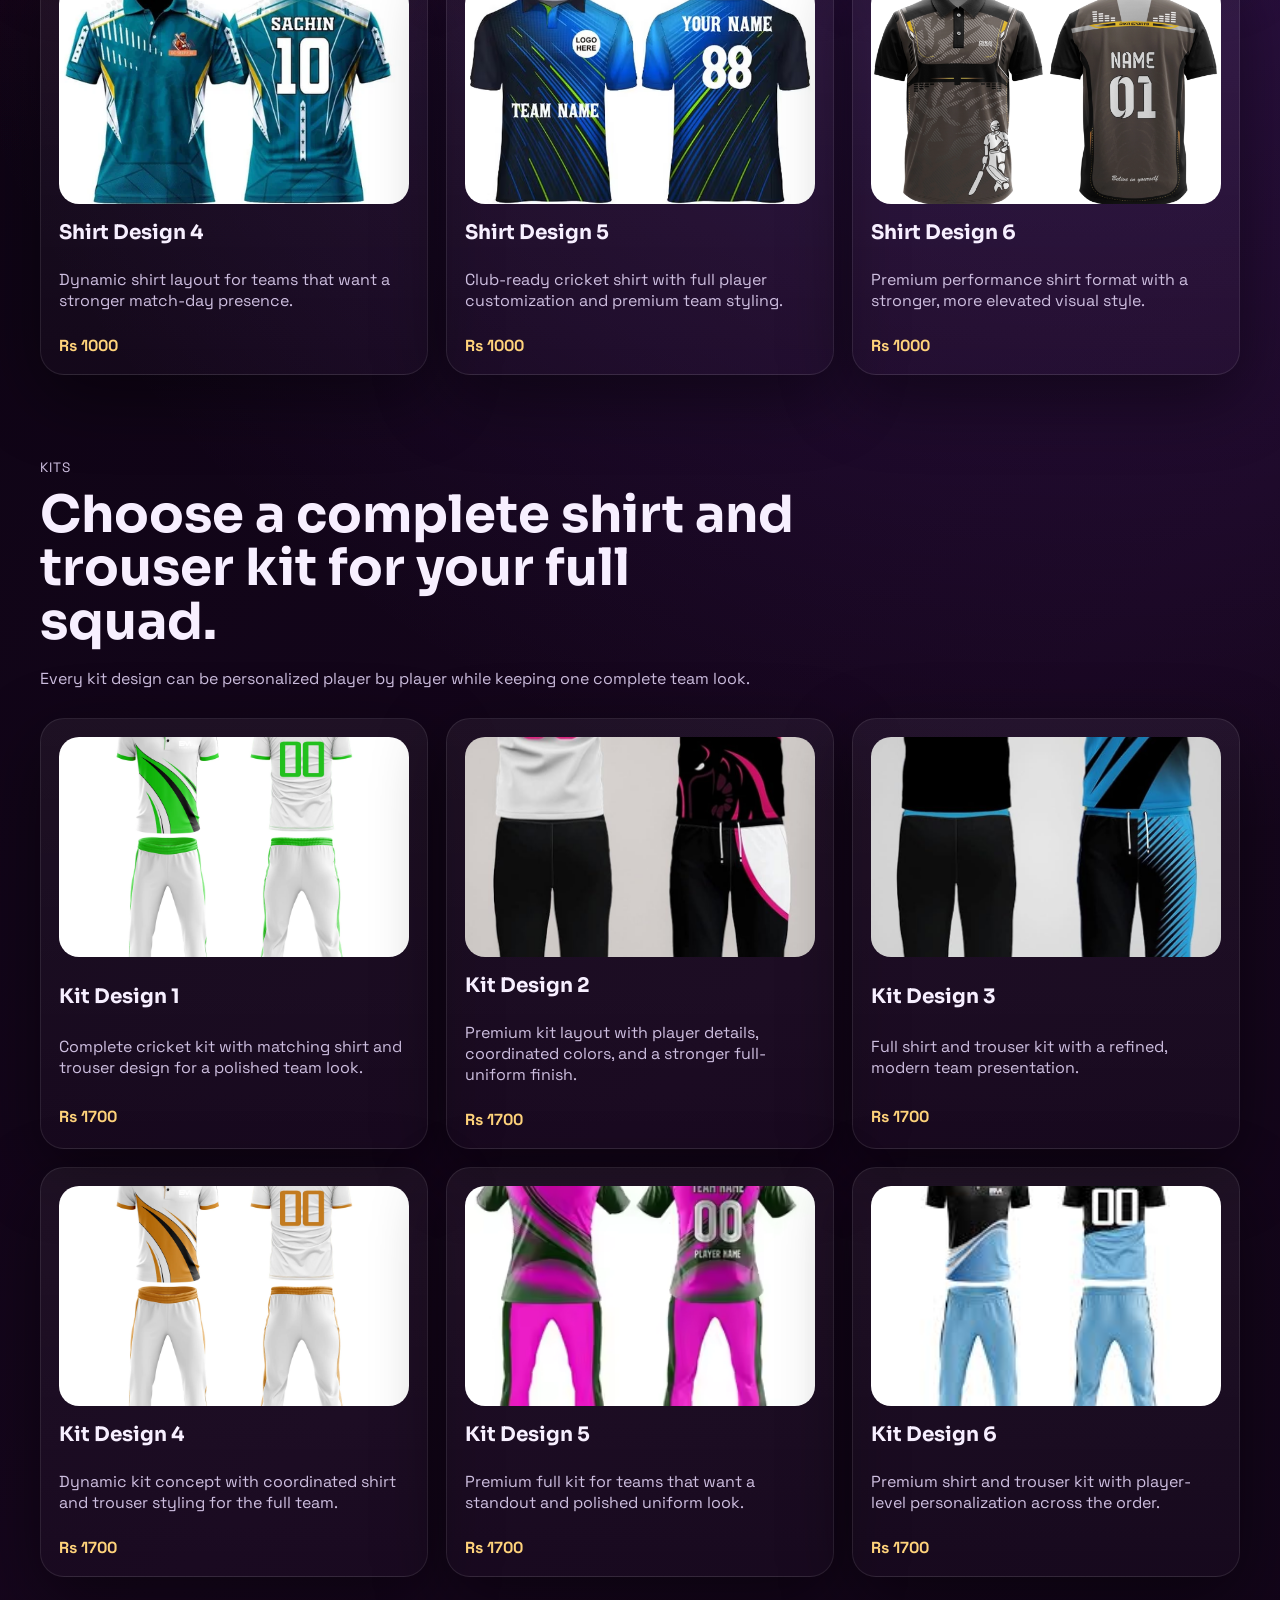
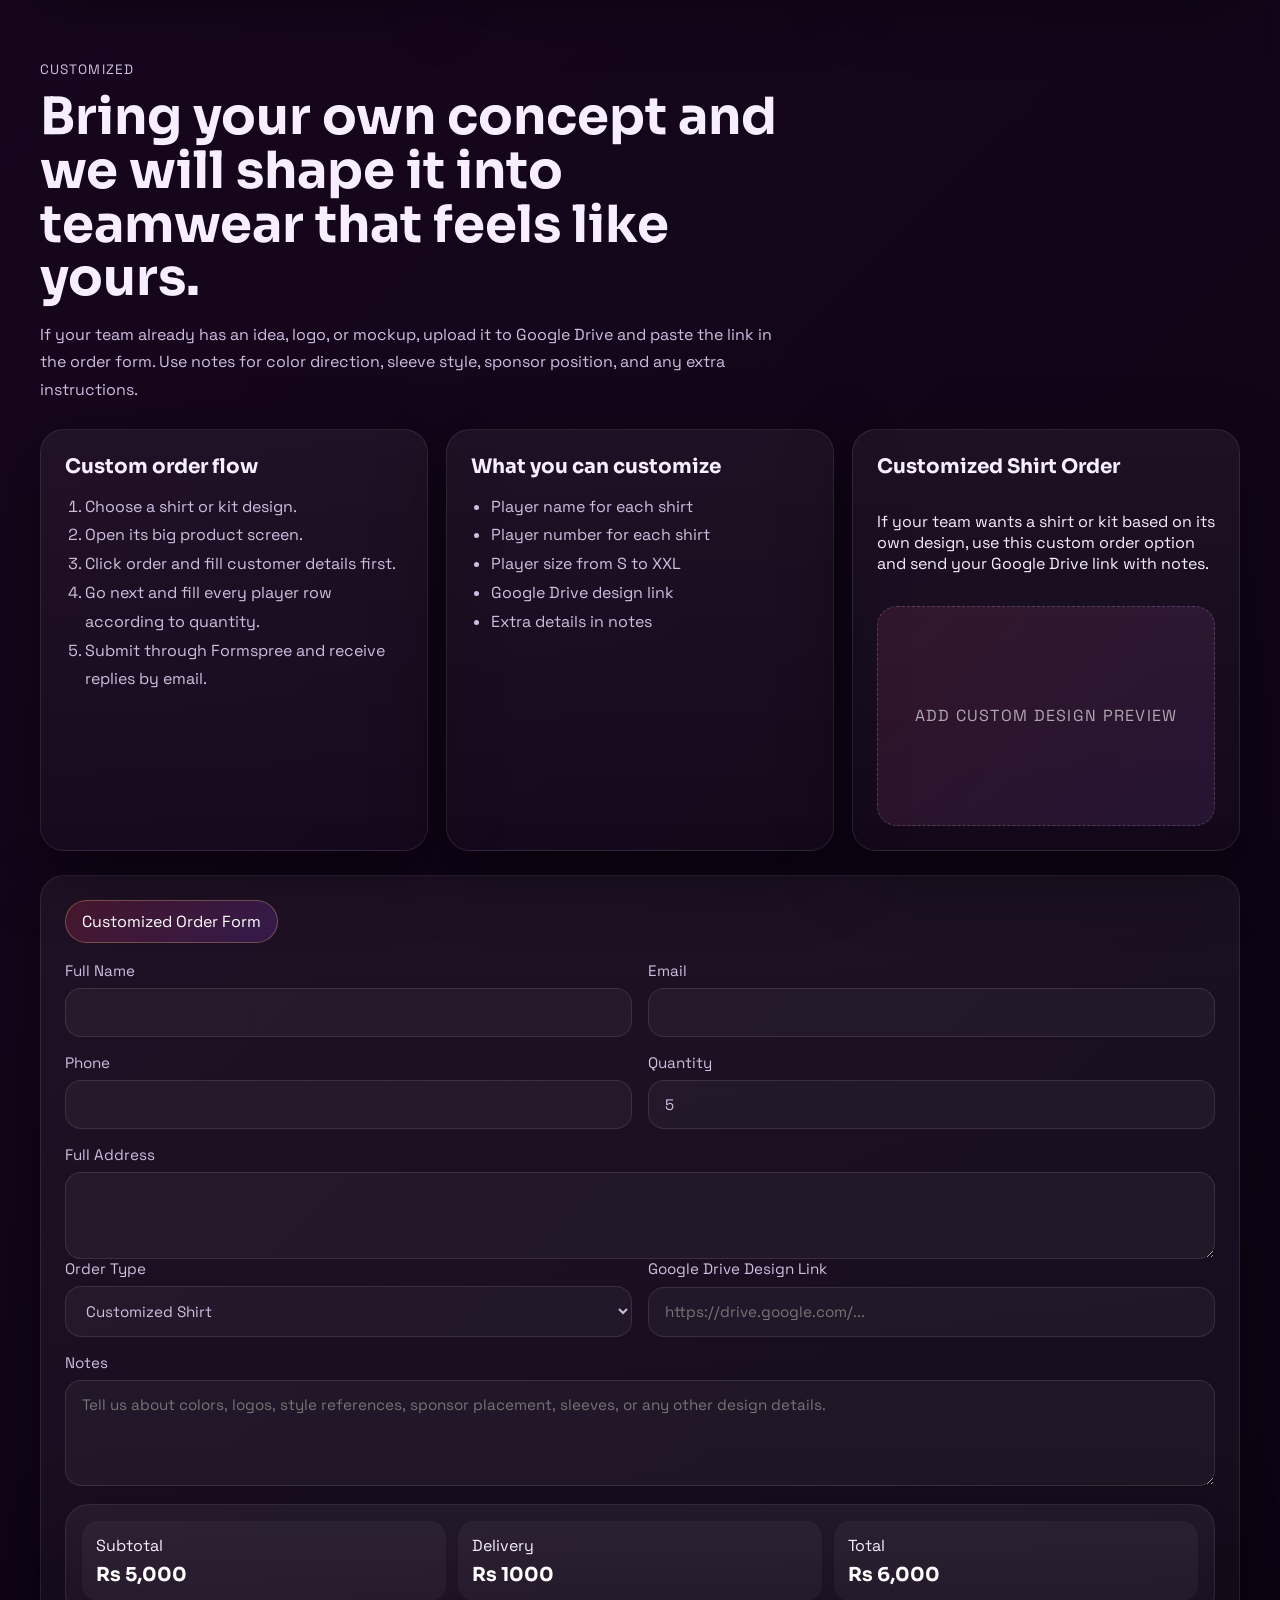
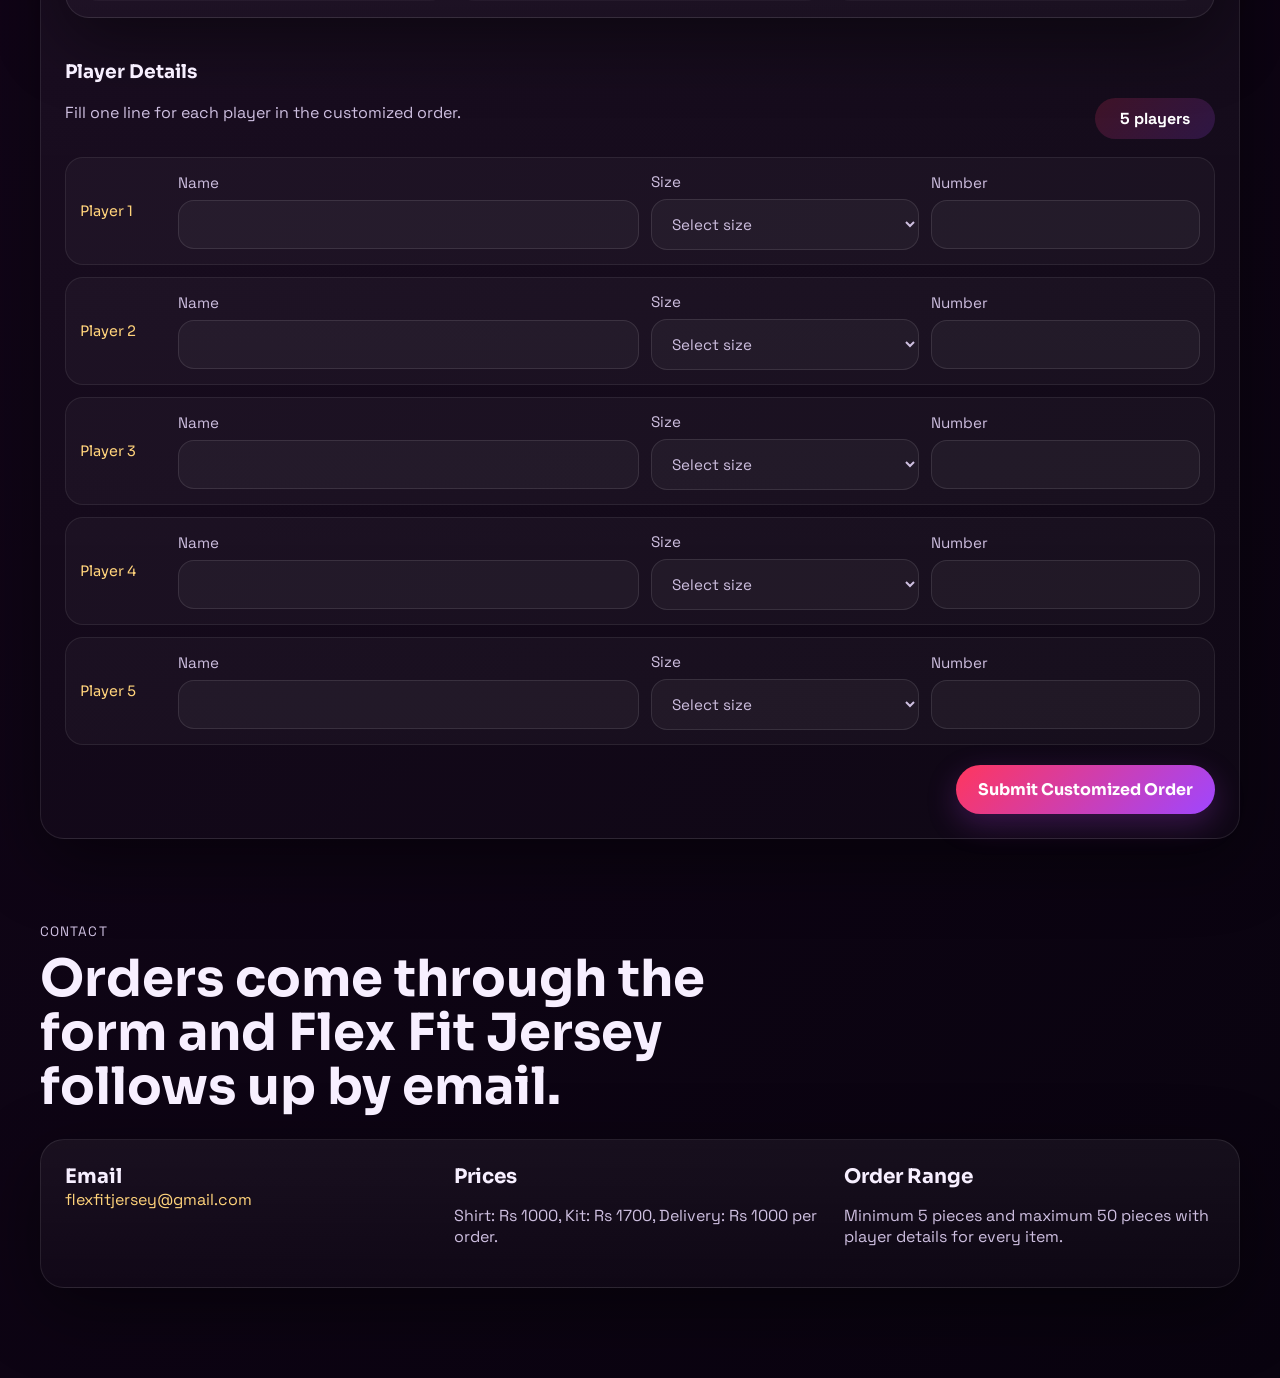
==== commit 1e591efb: "Update print statement from 'Hello' to 'Goodbye'" ====
--- a/index.html
+++ b/index.html
@@ -631,5 +631,81 @@
   </section>
 
   <script src="script.js"></script>
+  <!-- Add Supabase library -->
+<script src="https://cdn.jsdelivr.net/npm/@supabase/supabase-js@2"></script>
+
+<script>
+  // Initialize Supabase
+  const SUPABASE_URL = 'https://wduseugfcrsildssotkg.supabase.co';  // YOUR URL
+  const SUPABASE_KEY = 'eyJhbGciOiJIUzI1NiIsInR5cCI6IkpXVCJ9.eyJpc3MiOiJzdXBhYmFzZSIsInJlZiI6IndkdXNldWdmY3JzaWxkc3NvdGtnIiwicm9sZSI6ImFub24iLCJpYXQiOjE3Nzc3MTM4NzAsImV4cCI6MjA5MzI4OTg3MH0.mUwi74dZr6RD6vY5ISnBwr3nWDCIxdhS7Af11w7sbZM';  // YOUR anon key
+  const supabase = window.supabase.createClient(SUPABASE_URL, SUPABASE_KEY);
+
+  // ========== SIGNUP FUNCTION ==========
+  async function signUp(email, password) {
+    const { data, error } = await supabase.auth.signUp({
+      email: email,
+      password: password
+    });
+    
+    if (error) {
+      alert('Error: ' + error.message);
+      return false;
+    }
+    
+    alert('Success! Check your email (or login now)');
+    return true;
+  }
+
+  // ========== LOGIN FUNCTION ==========
+  async function login(email, password) {
+    const { data, error } = await supabase.auth.signInWithPassword({
+      email: email,
+      password: password
+    });
+    
+    if (error) {
+      alert('Login failed: ' + error.message);
+      return false;
+    }
+    
+    // Check if user is admin
+    const { data: profile } = await supabase
+      .from('profiles')
+      .select('role')
+      .eq('id', data.user.id)
+      .single();
+    
+    if (profile?.role === 'admin') {
+      window.location.href = '/admin-dashboard.html';
+    } else {
+      window.location.href = '/user-dashboard.html';
+    }
+    
+    return true;
+  }
+
+  // ========== CHECK CURRENT USER ==========
+  async function checkUser() {
+    const { data: { user } } = await supabase.auth.getUser();
+    
+    if (!user && !window.location.pathname.includes('login.html')) {
+      window.location.href = '/login.html';
+    }
+    
+    return user;
+  }
+
+  // ========== LOGOUT FUNCTION ==========
+  async function logout() {
+    await supabase.auth.signOut();
+    window.location.href = '/login.html';
+  }
+
+  // Run on page load
+  if (window.location.pathname !== '/login.html' && 
+      window.location.pathname !== '/signup.html') {
+    checkUser();
+  }
+      </script>
 </body>
 </html>
--- a/style.css
+++ b/style.css
@@ -266,7 +266,7 @@
 
 .hero-jersey-pair {
   position: absolute;
-  inset: 40px 0 20px;
+  inset: 20px 0 20px;
   display: flex;
   align-items: center;
   justify-content: center;
@@ -280,11 +280,7 @@
 }
 
 .glow-one {
-  width: 250px;
-  height: 250px;
-  top: 30px;
-  right: 10px;
-  background: rgba(159, 70, 255, 0.28);
+  display: none;
 }
 
 .glow-two {
@@ -300,13 +296,15 @@
   border-radius: 28px;
   overflow: hidden;
   border: none;
-  width: min(220px, 42vw);
+  width: min(240px, 42vw);
   height: 360px;
 }
 
 .jersey-front {
   background: transparent;
   animation: floatFront 4.2s ease-in-out infinite;
+  width: 240px;
+  height: 360px;
 }
 
 .jersey-back {
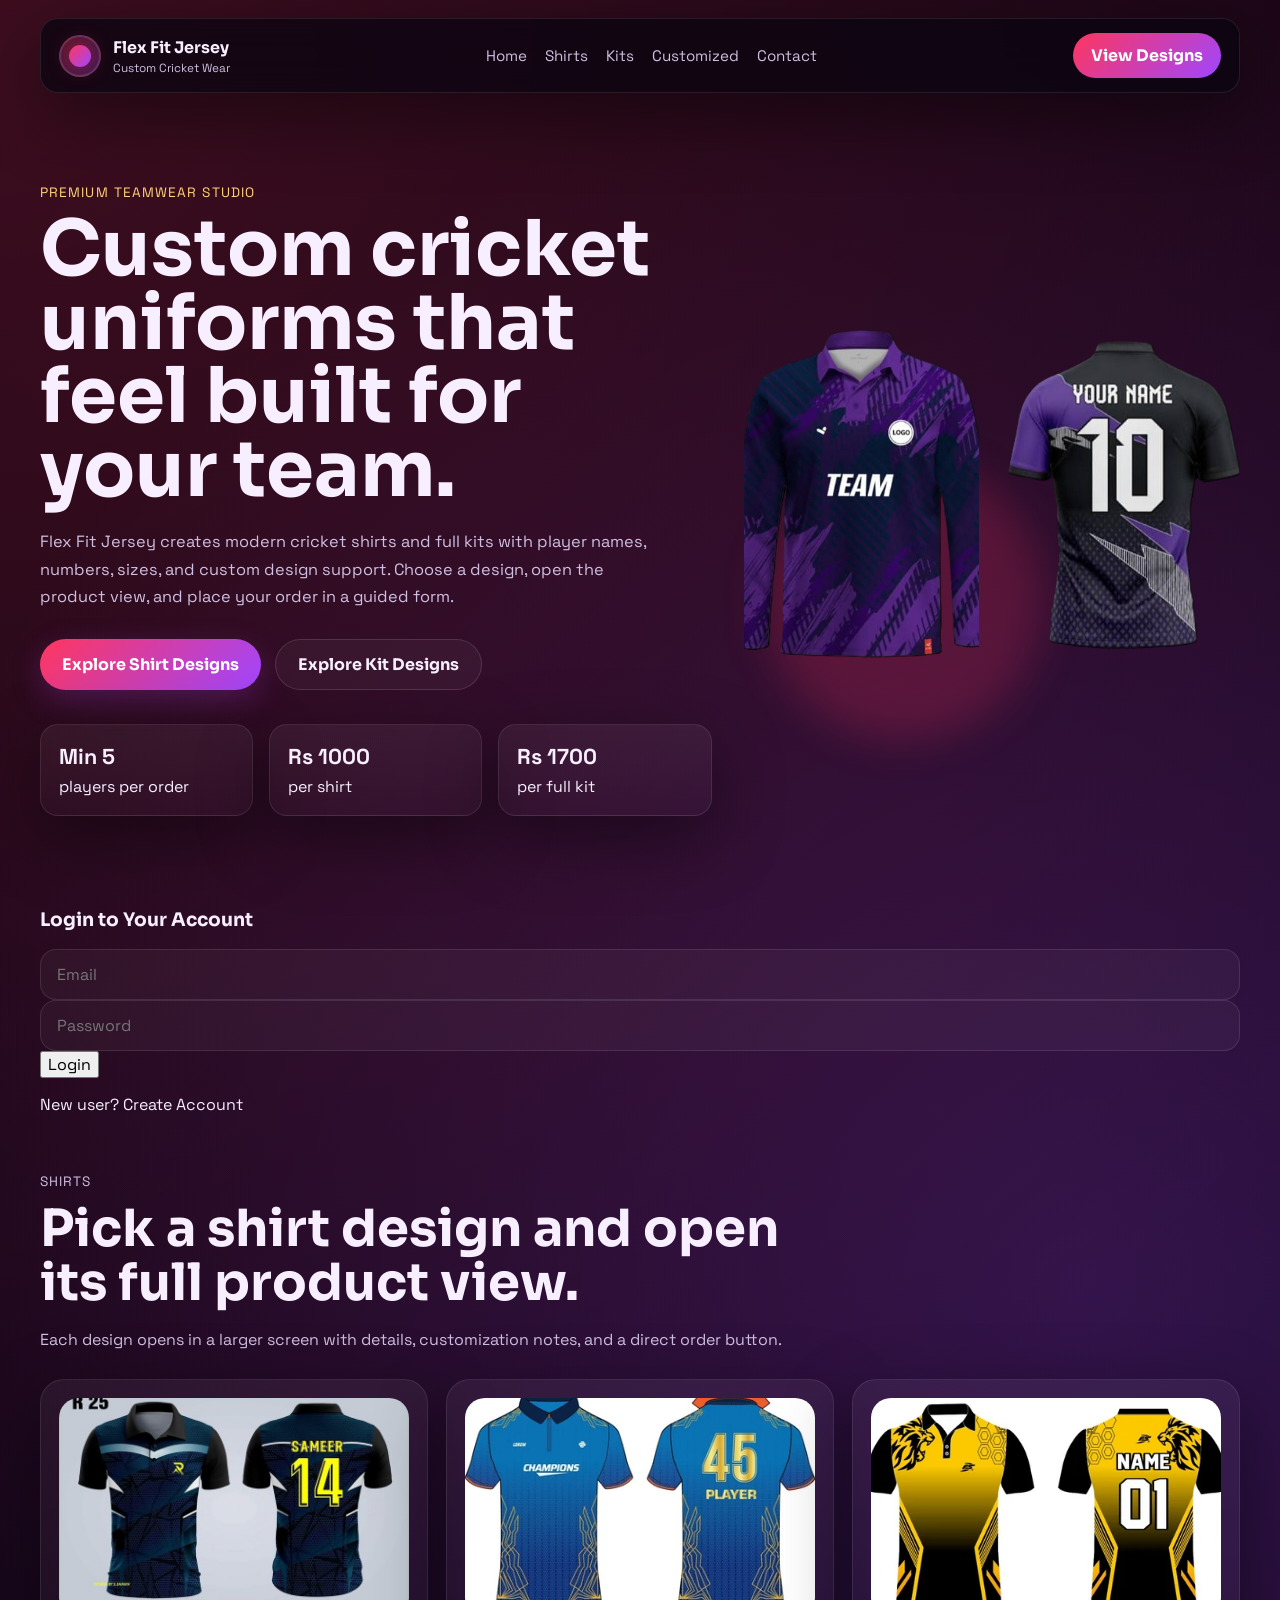
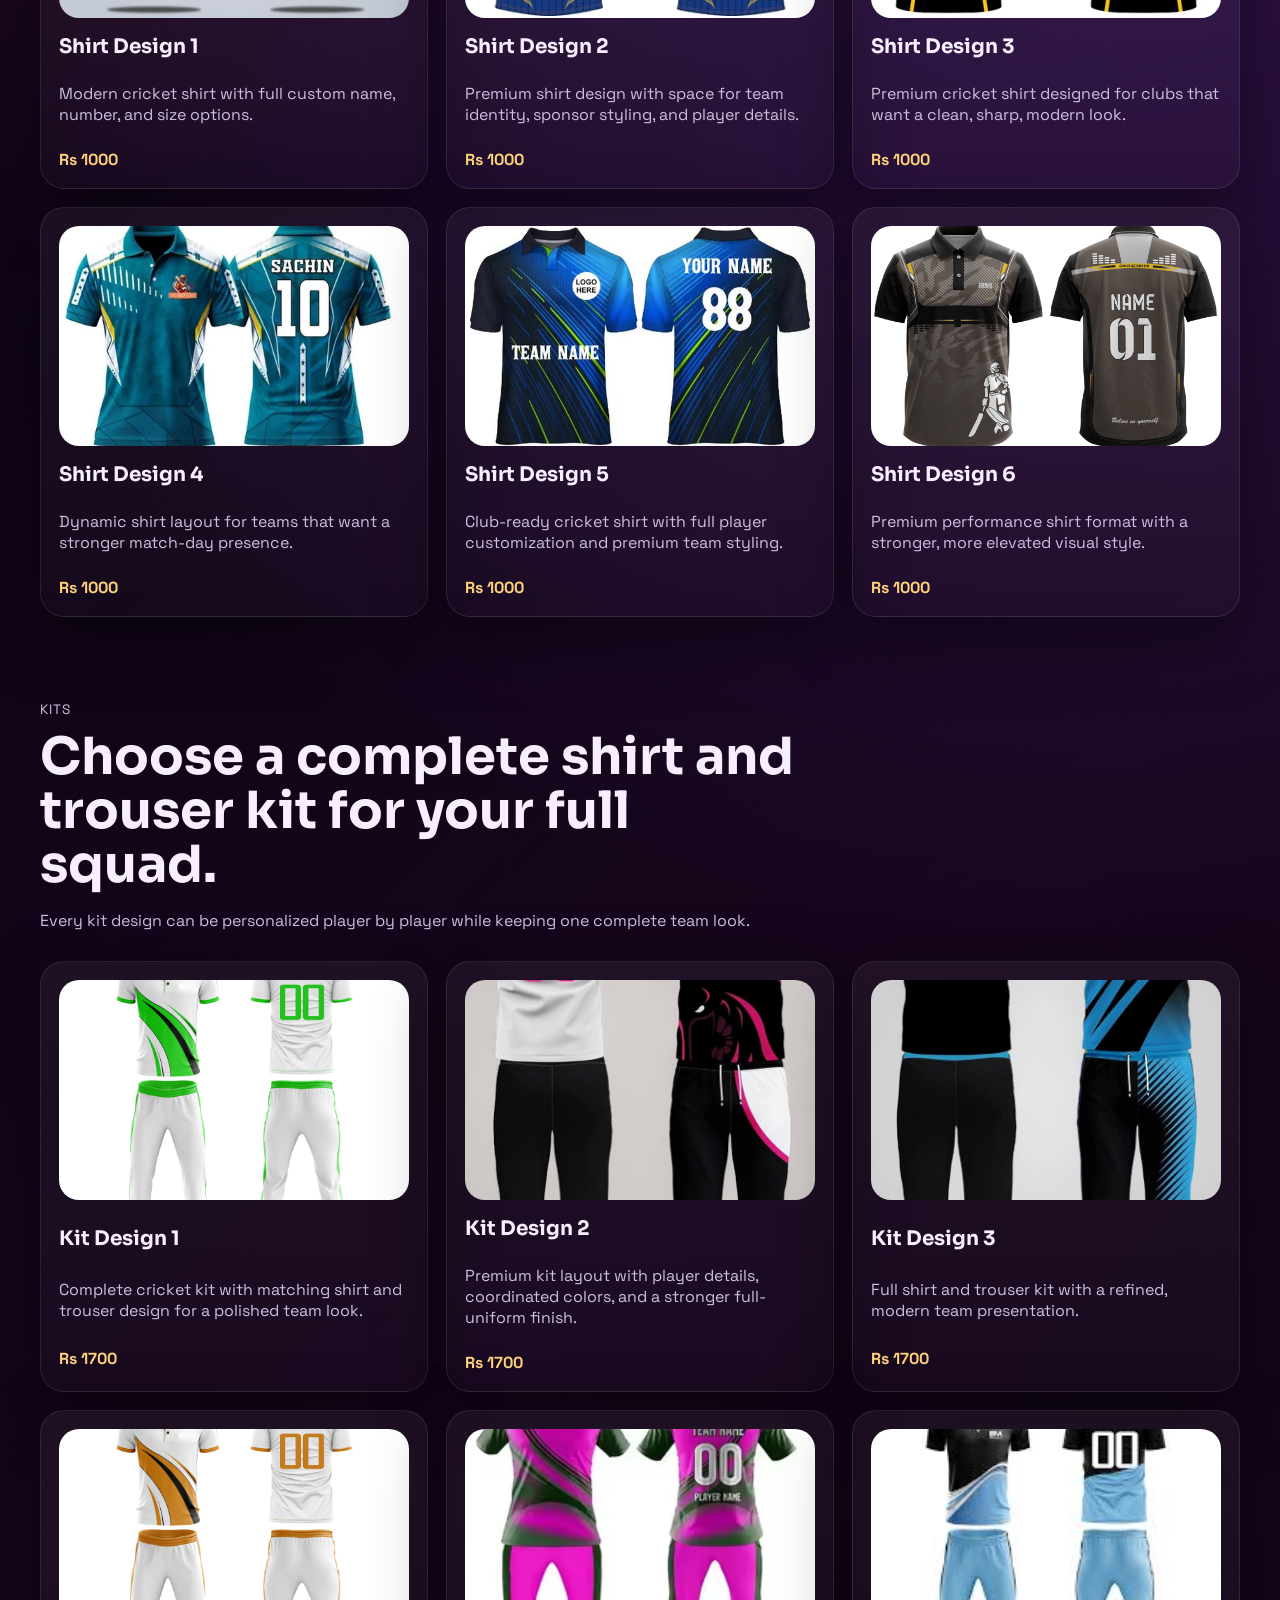
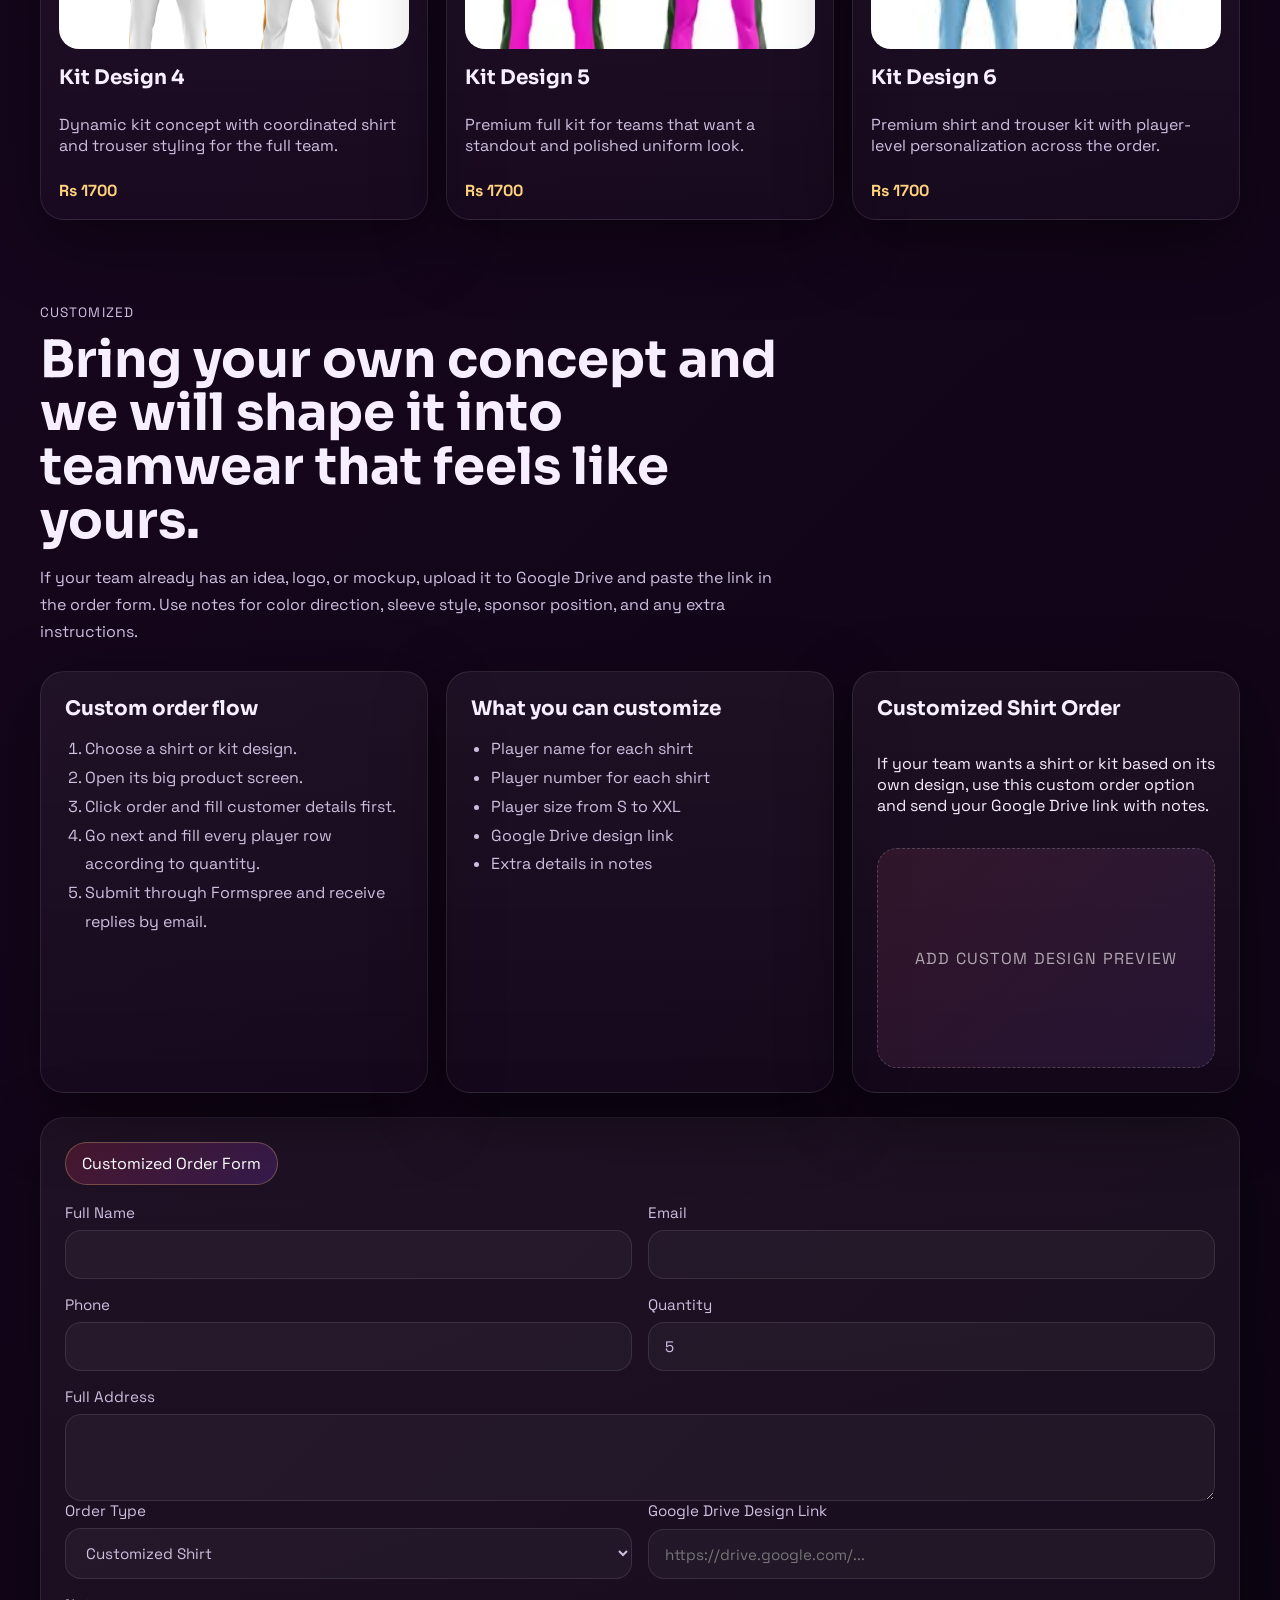
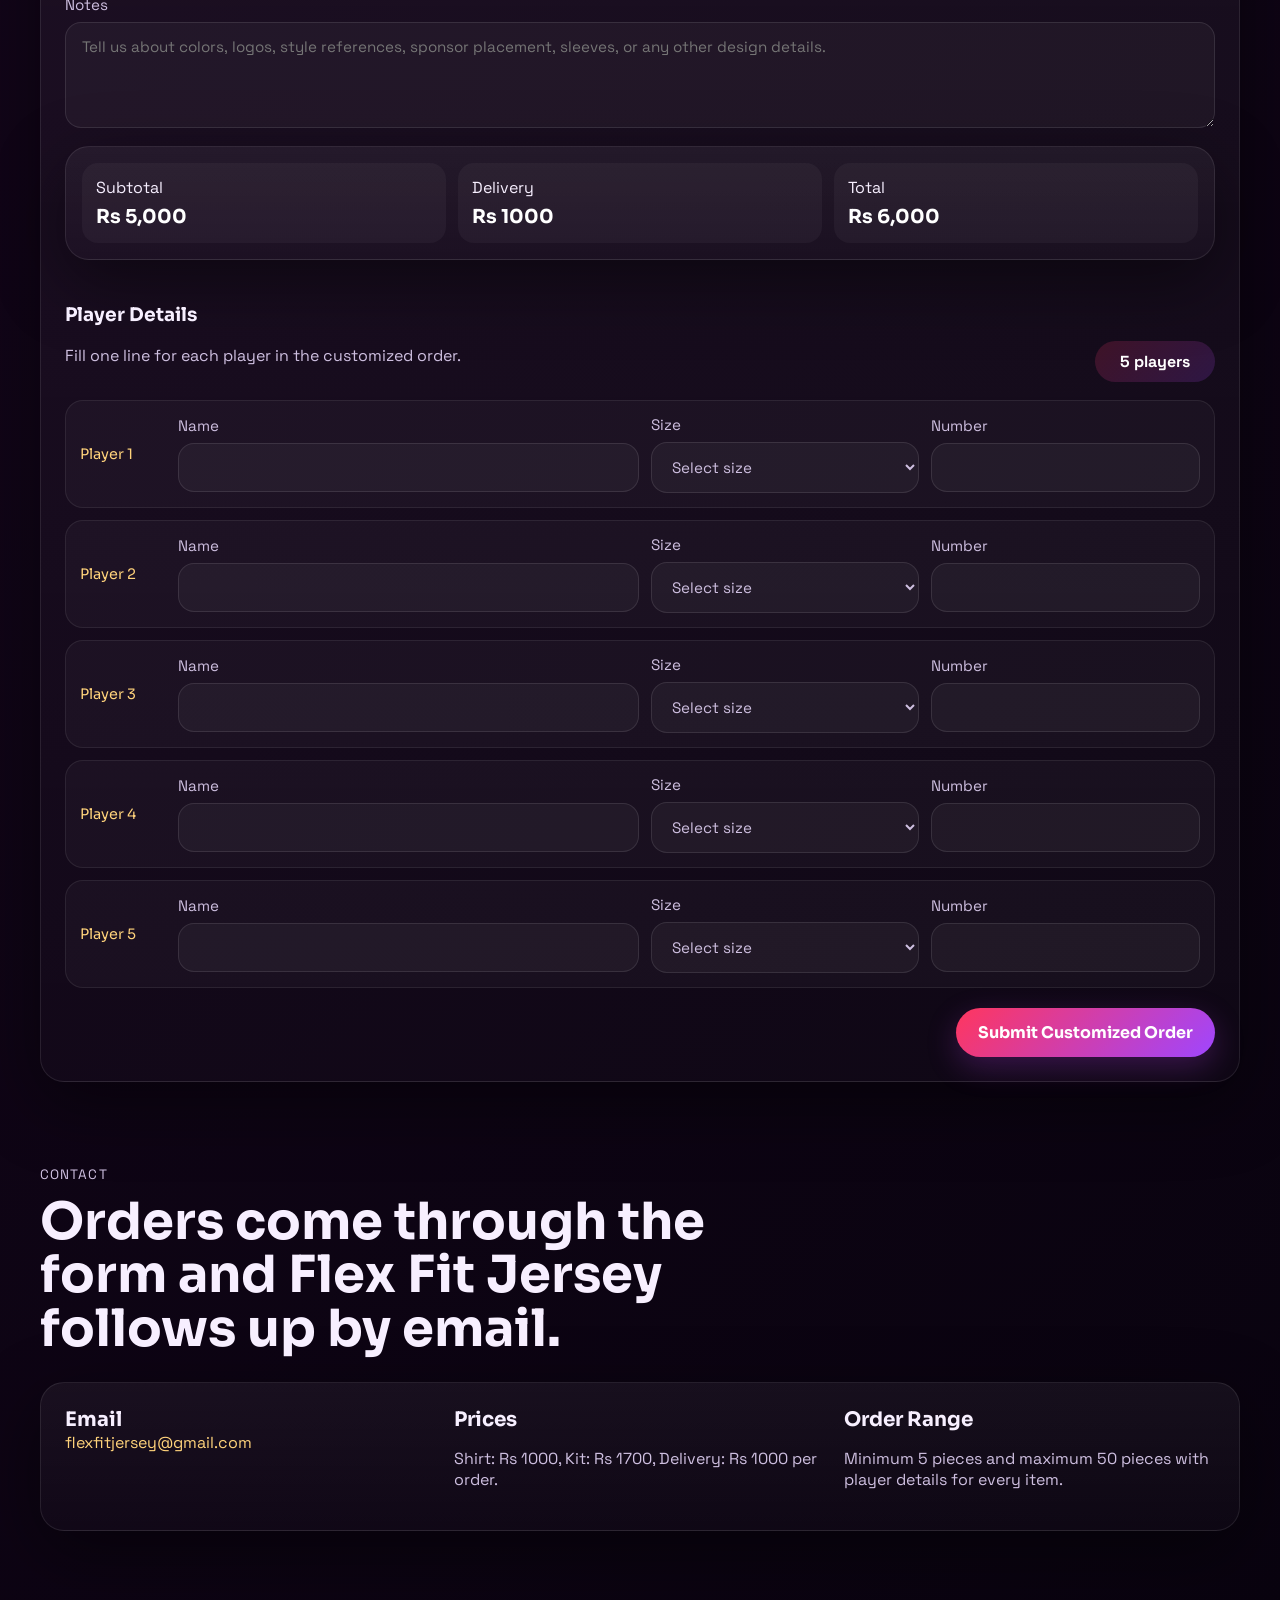
==== commit 0b95057b: "Updatehtml" ====
--- a/index.html
+++ b/index.html
@@ -93,7 +93,30 @@
           </div>
         </div>
       </section>
-
+<!-- Login/Signup Section -->
+<section id="auth-section">
+    <div id="login-section">
+        <h3>Login to Your Account</h3>
+        <input type="email" id="loginEmail" placeholder="Email">
+        <input type="password" id="loginPassword" placeholder="Password">
+        <button onclick="handleLogin()">Login</button>
+        <p>New user? <a href="#" onclick="showSignup()">Create Account</a></p>
+    </div>
+
+    <div id="signup-section" style="display:none;">
+        <h3>Create New Account</h3>
+        <input type="email" id="signupEmail" placeholder="Email">
+        <input type="password" id="signupPassword" placeholder="Password">
+        <button onclick="handleSignup()">Sign Up</button>
+        <p>Already have an account? <a href="#" onclick="showLogin()">Login</a></p>
+    </div>
+
+    <!-- Logged-in user info (hidden initially) -->
+    <div id="user-info" style="display:none;">
+        <p>Welcome, <span id="userEmail"></span></p>
+        <button onclick="handleLogout()">Logout</button>
+    </div>
+</section>
       <section class="section products" id="shirts">
         <div class="section-heading">
           <p class="eyebrow">Shirts</p>
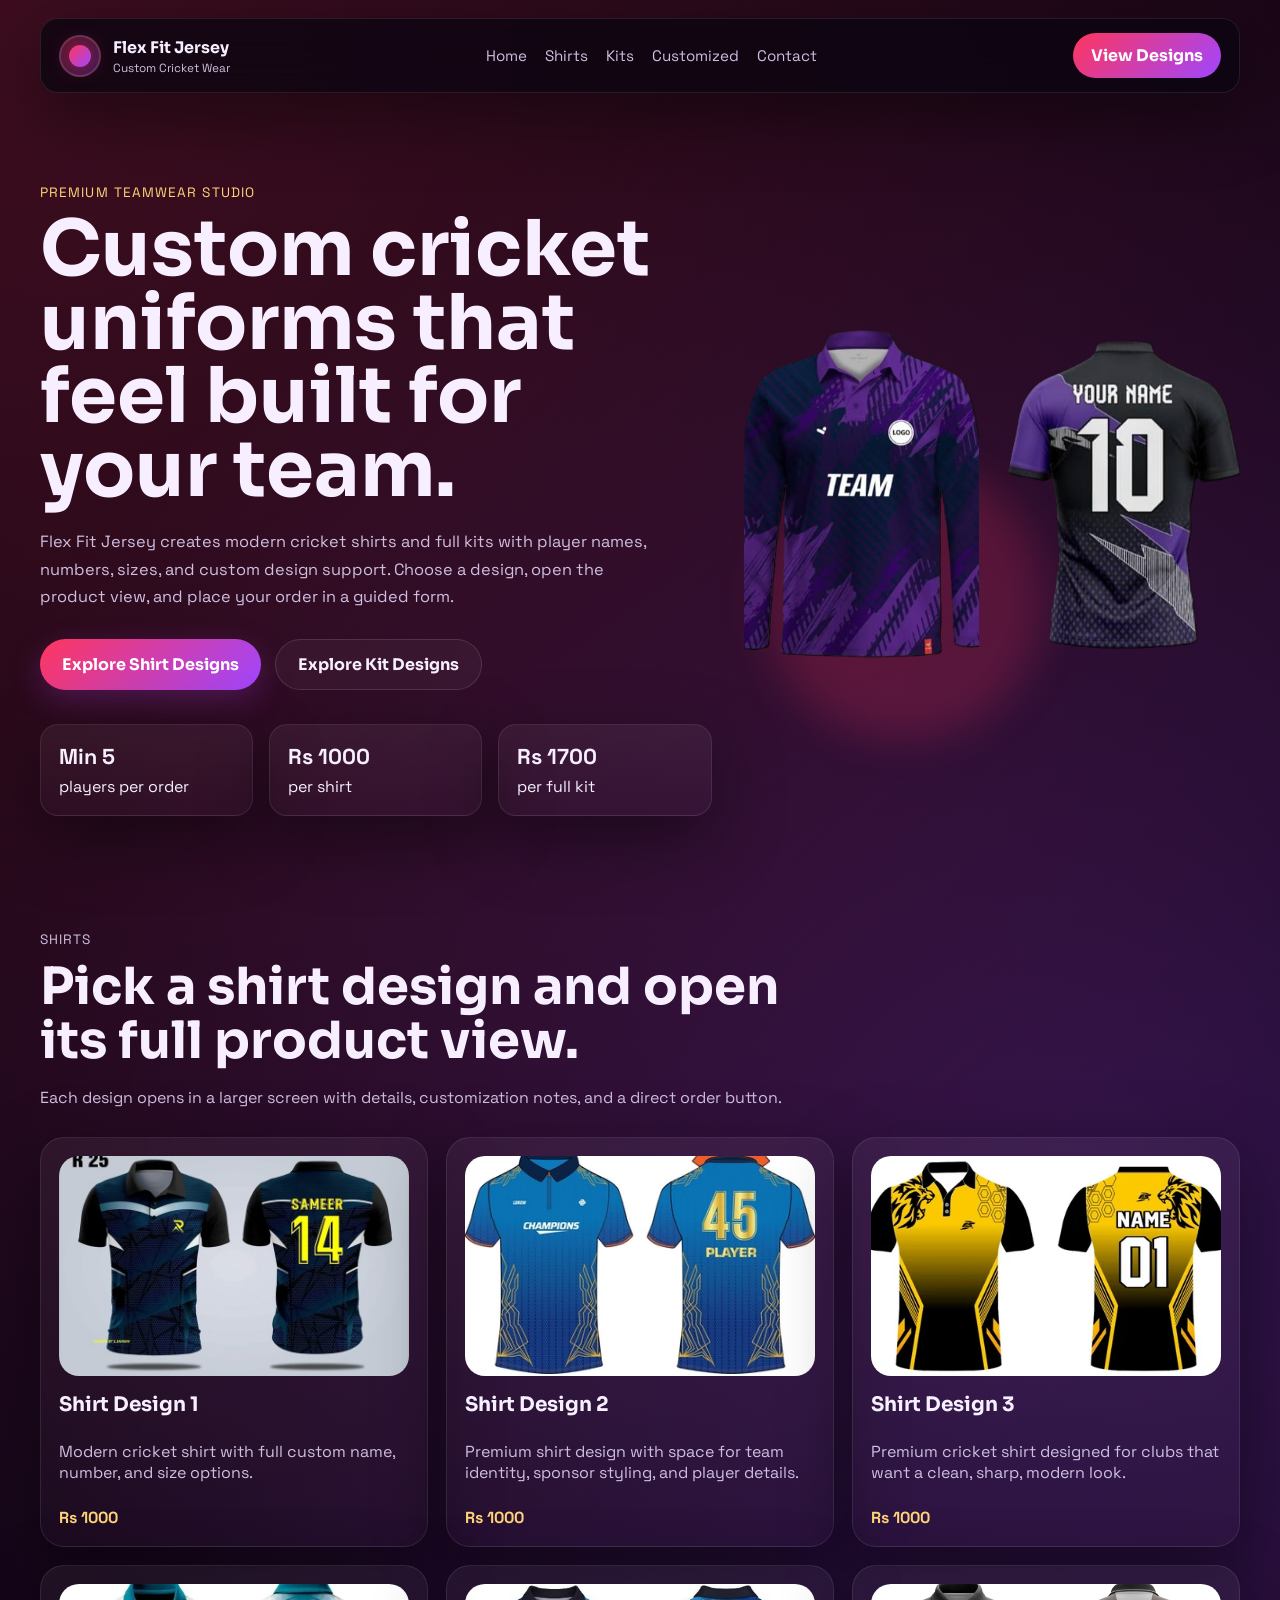
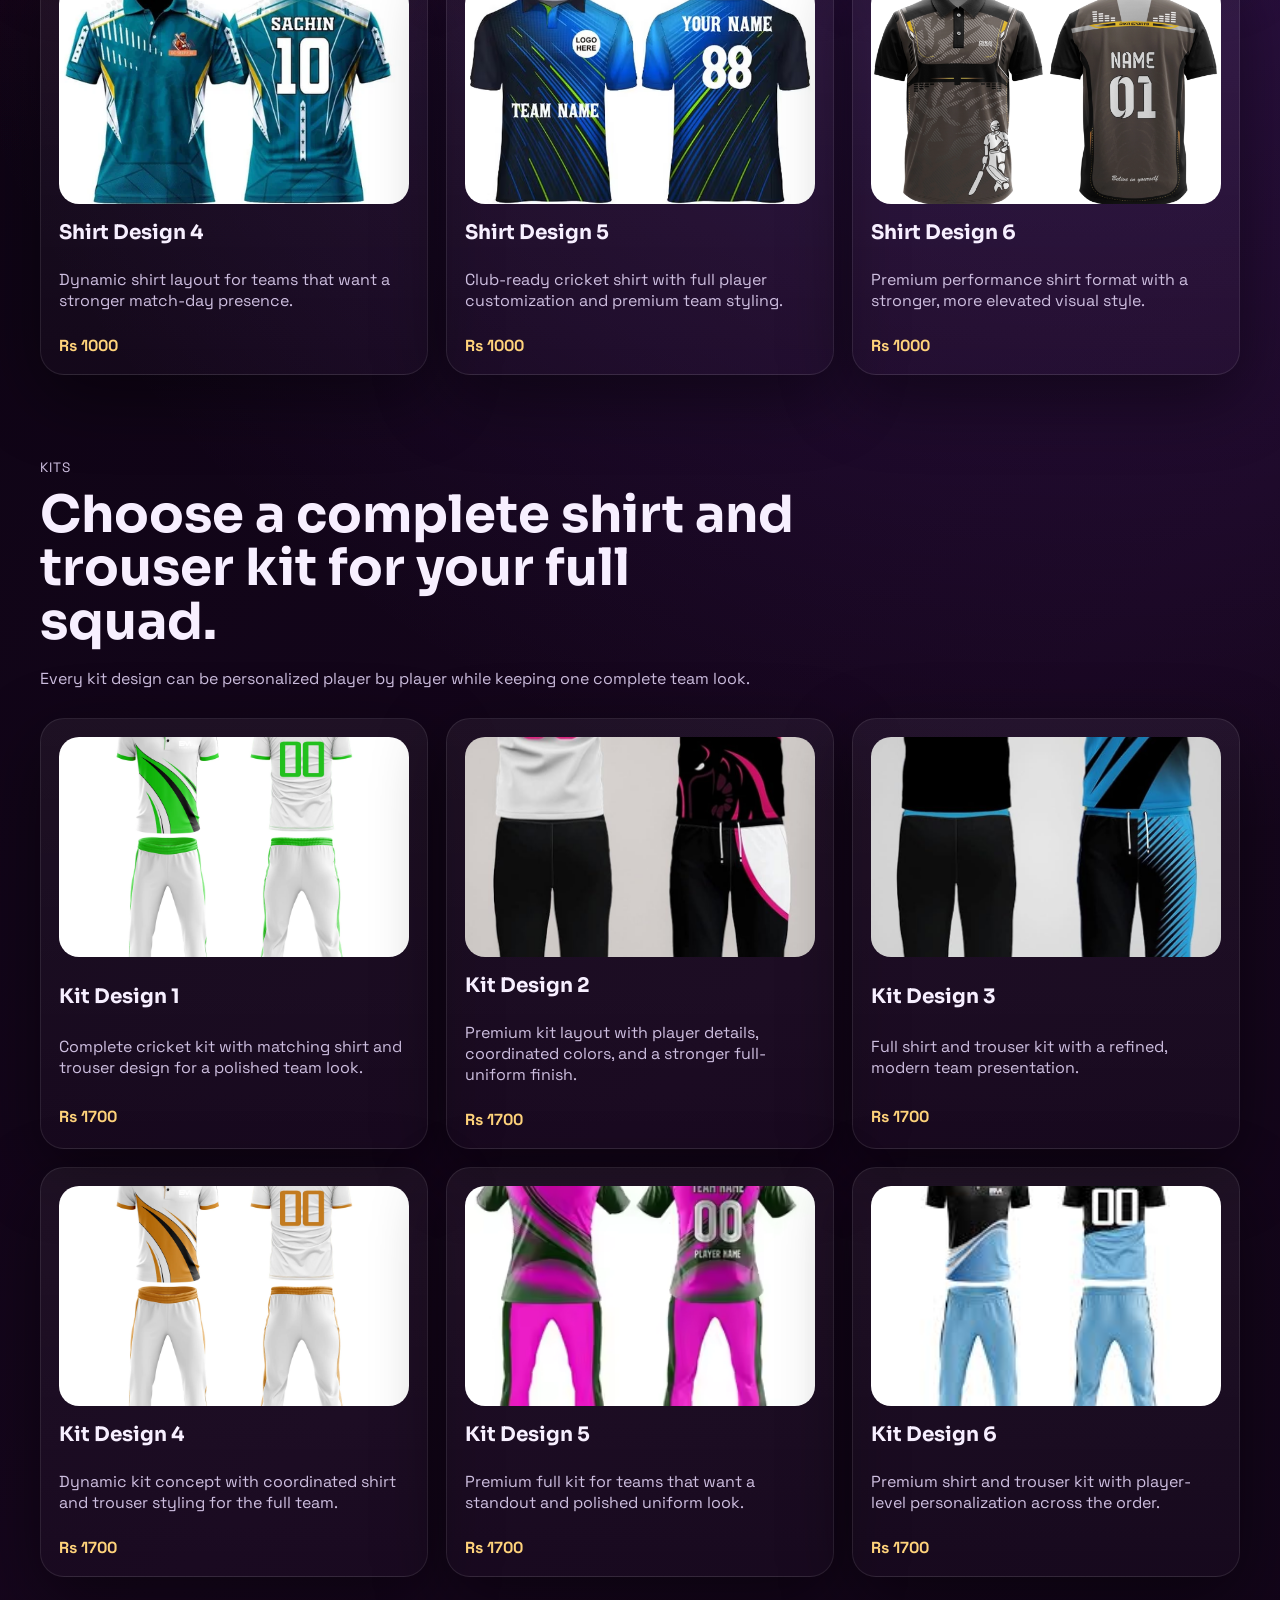
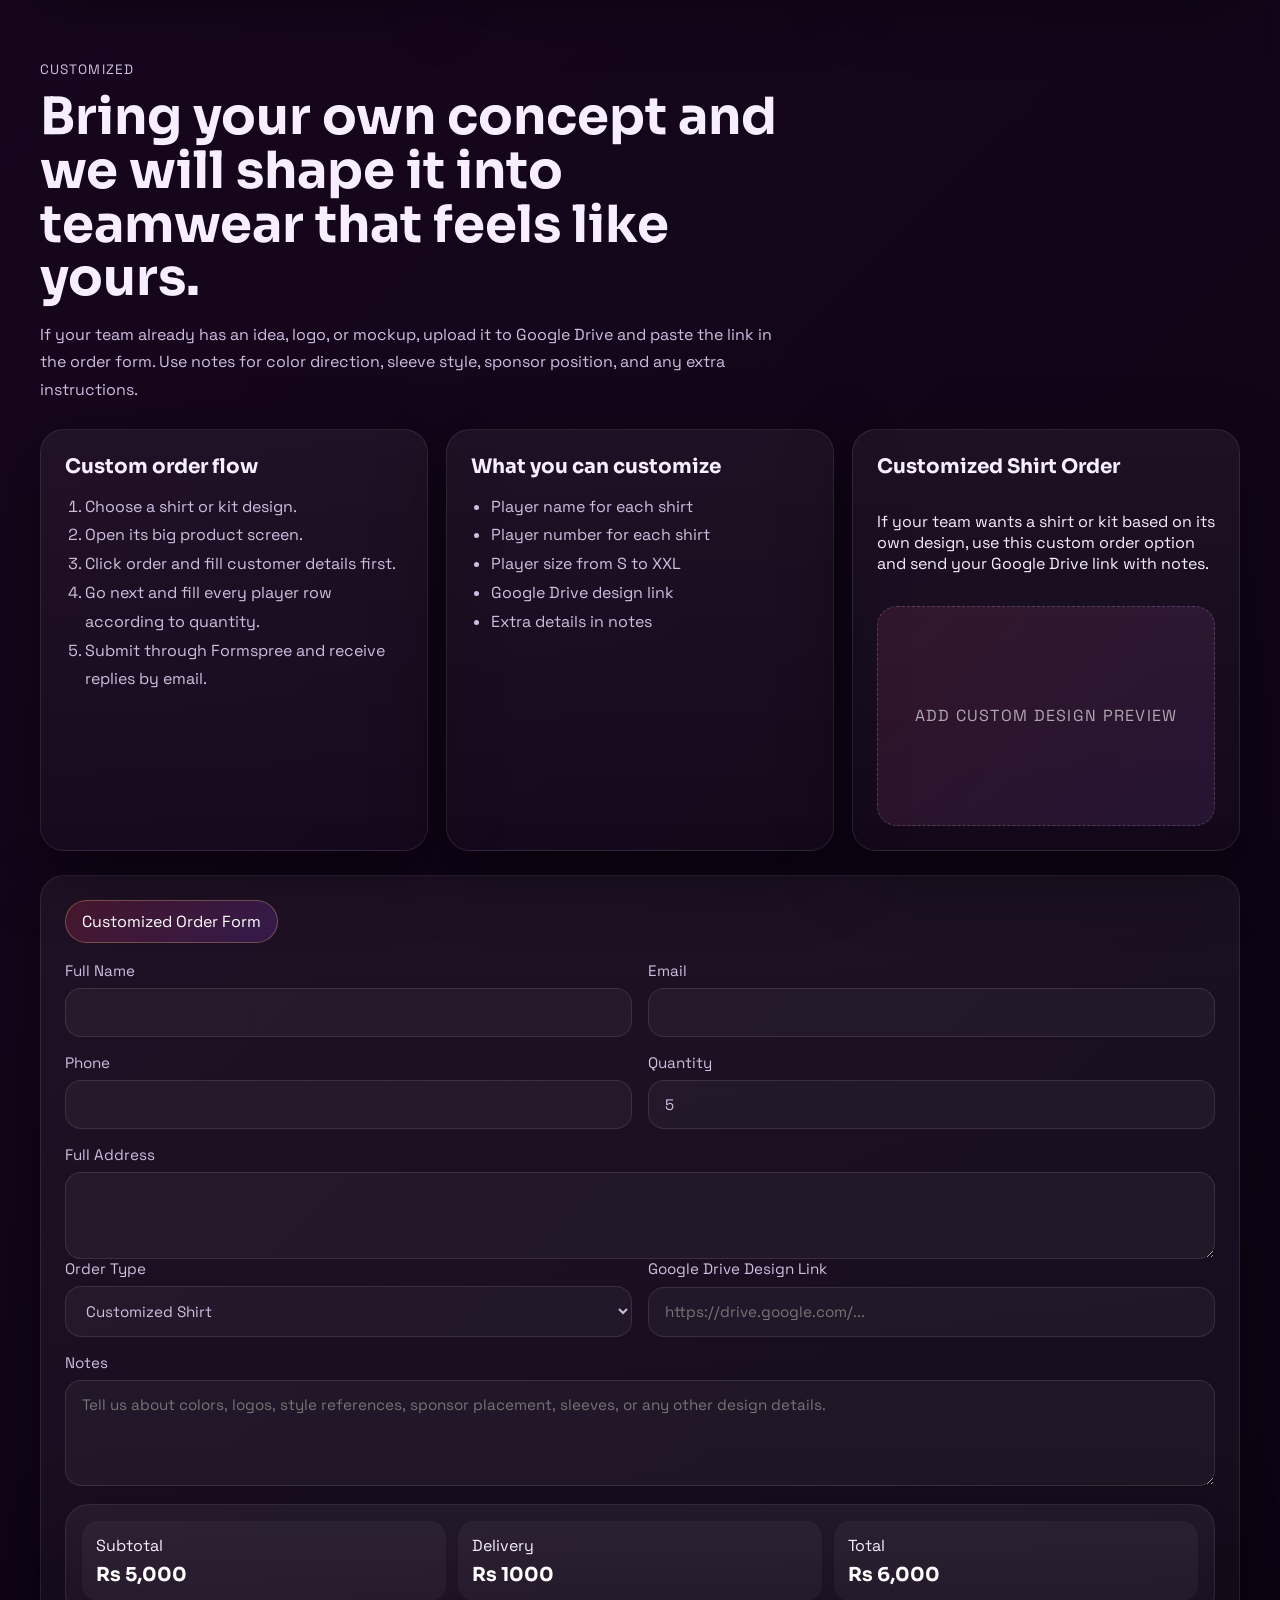
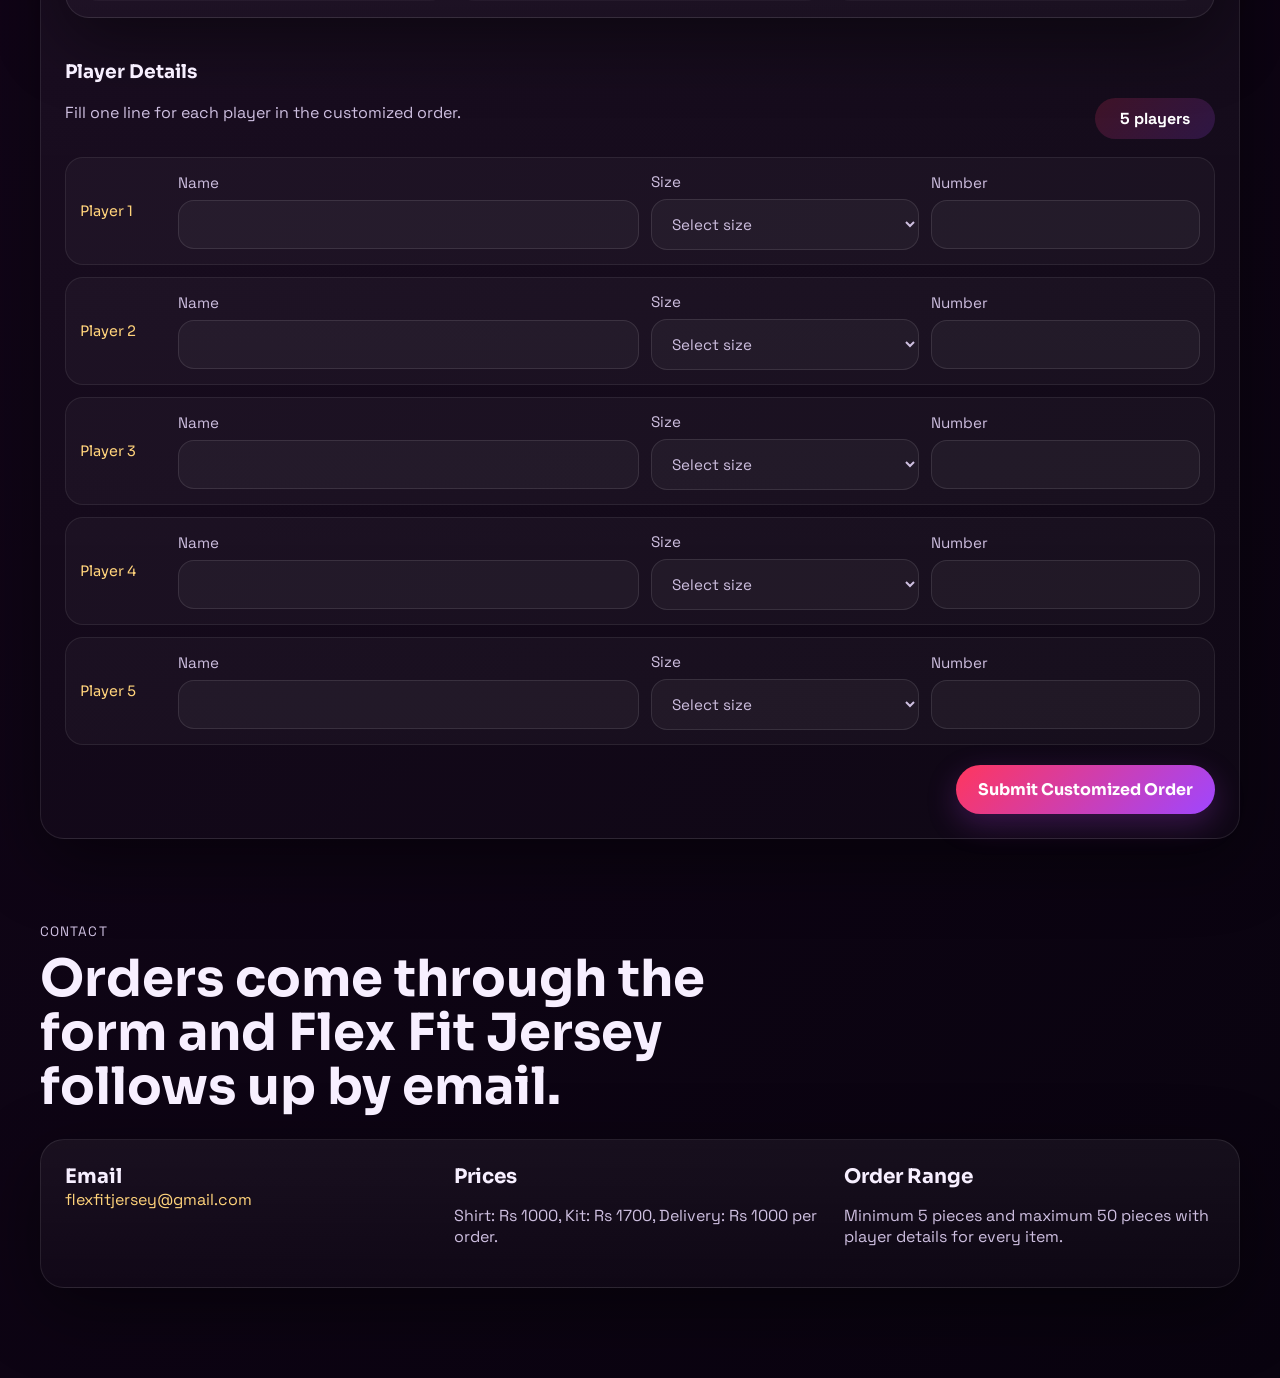
==== commit 6c7c4bb0: "Update index.html" ====
--- a/index.html
+++ b/index.html
@@ -93,30 +93,7 @@
           </div>
         </div>
       </section>
-<!-- Login/Signup Section -->
-<section id="auth-section">
-    <div id="login-section">
-        <h3>Login to Your Account</h3>
-        <input type="email" id="loginEmail" placeholder="Email">
-        <input type="password" id="loginPassword" placeholder="Password">
-        <button onclick="handleLogin()">Login</button>
-        <p>New user? <a href="#" onclick="showSignup()">Create Account</a></p>
-    </div>
-
-    <div id="signup-section" style="display:none;">
-        <h3>Create New Account</h3>
-        <input type="email" id="signupEmail" placeholder="Email">
-        <input type="password" id="signupPassword" placeholder="Password">
-        <button onclick="handleSignup()">Sign Up</button>
-        <p>Already have an account? <a href="#" onclick="showLogin()">Login</a></p>
-    </div>
-
-    <!-- Logged-in user info (hidden initially) -->
-    <div id="user-info" style="display:none;">
-        <p>Welcome, <span id="userEmail"></span></p>
-        <button onclick="handleLogout()">Logout</button>
-    </div>
-</section>
+
       <section class="section products" id="shirts">
         <div class="section-heading">
           <p class="eyebrow">Shirts</p>
@@ -520,7 +497,7 @@
         <div class="product-view-copy">
           <span class="product-view-type" id="productViewType">Custom Product</span>
           <h3 id="productModalTitle">Select a shirt or kit design</h3>
-          <p id="productViewDescription">
+           <p id="productViewDescription">
             Your selected design will appear here with product details, price, and customization notes.
           </p>
 
@@ -654,81 +631,5 @@
   </section>
 
   <script src="script.js"></script>
-  <!-- Add Supabase library -->
-<script src="https://cdn.jsdelivr.net/npm/@supabase/supabase-js@2"></script>
-
-<script>
-  // Initialize Supabase
-  const SUPABASE_URL = 'https://wduseugfcrsildssotkg.supabase.co';  // YOUR URL
-  const SUPABASE_KEY = 'eyJhbGciOiJIUzI1NiIsInR5cCI6IkpXVCJ9.eyJpc3MiOiJzdXBhYmFzZSIsInJlZiI6IndkdXNldWdmY3JzaWxkc3NvdGtnIiwicm9sZSI6ImFub24iLCJpYXQiOjE3Nzc3MTM4NzAsImV4cCI6MjA5MzI4OTg3MH0.mUwi74dZr6RD6vY5ISnBwr3nWDCIxdhS7Af11w7sbZM';  // YOUR anon key
-  const supabase = window.supabase.createClient(SUPABASE_URL, SUPABASE_KEY);
-
-  // ========== SIGNUP FUNCTION ==========
-  async function signUp(email, password) {
-    const { data, error } = await supabase.auth.signUp({
-      email: email,
-      password: password
-    });
-    
-    if (error) {
-      alert('Error: ' + error.message);
-      return false;
-    }
-    
-    alert('Success! Check your email (or login now)');
-    return true;
-  }
-
-  // ========== LOGIN FUNCTION ==========
-  async function login(email, password) {
-    const { data, error } = await supabase.auth.signInWithPassword({
-      email: email,
-      password: password
-    });
-    
-    if (error) {
-      alert('Login failed: ' + error.message);
-      return false;
-    }
-    
-    // Check if user is admin
-    const { data: profile } = await supabase
-      .from('profiles')
-      .select('role')
-      .eq('id', data.user.id)
-      .single();
-    
-    if (profile?.role === 'admin') {
-      window.location.href = '/admin-dashboard.html';
-    } else {
-      window.location.href = '/user-dashboard.html';
-    }
-    
-    return true;
-  }
-
-  // ========== CHECK CURRENT USER ==========
-  async function checkUser() {
-    const { data: { user } } = await supabase.auth.getUser();
-    
-    if (!user && !window.location.pathname.includes('login.html')) {
-      window.location.href = '/login.html';
-    }
-    
-    return user;
-  }
-
-  // ========== LOGOUT FUNCTION ==========
-  async function logout() {
-    await supabase.auth.signOut();
-    window.location.href = '/login.html';
-  }
-
-  // Run on page load
-  if (window.location.pathname !== '/login.html' && 
-      window.location.pathname !== '/signup.html') {
-    checkUser();
-  }
-      </script>
 </body>
 </html>
